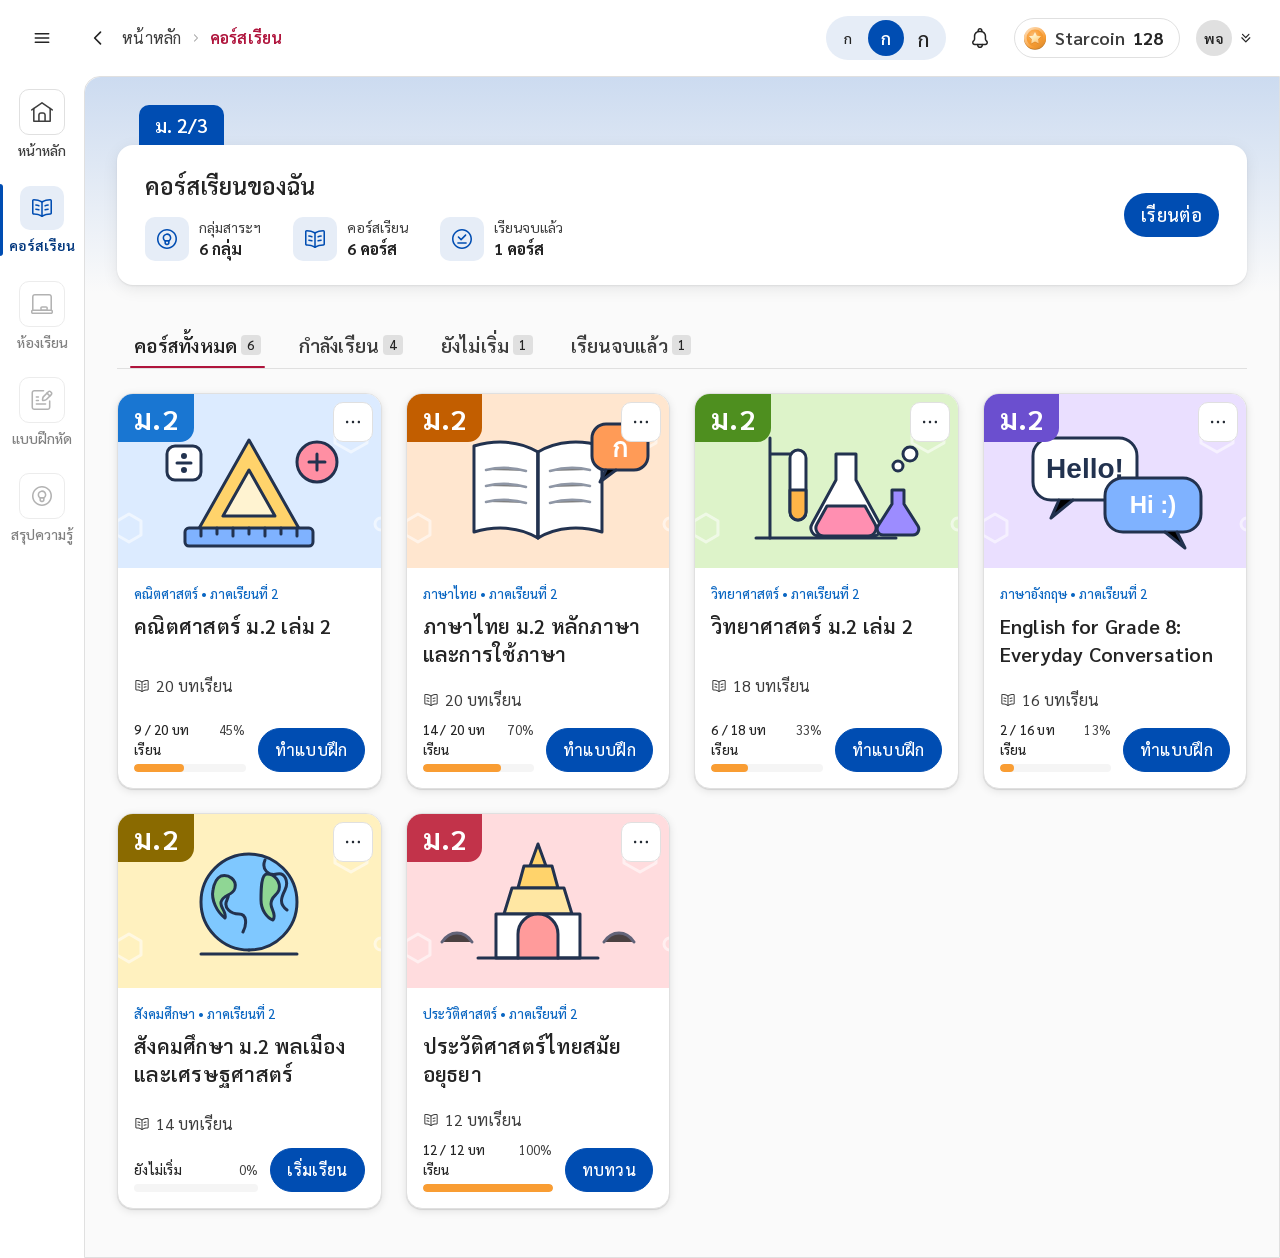
==== courses.html @ aeec6e0b "UI STAR student home prototype (Home + Courses)" ====
<!doctype html>
<html lang="th">
<head>
<meta charset="utf-8">
<meta name="viewport" content="width=device-width, initial-scale=1">
<title>STAR — คอร์สเรียน</title>
<!-- PROTOTYPE (throwaway) — courses page. Wording: copy.js (COPY.courses) · colours/config: kit.js · shared styles: kit.css -->
<link rel="preconnect" href="https://fonts.googleapis.com">
<link rel="stylesheet" href="https://fonts.googleapis.com/css2?family=Sarabun:wght@400;500;600;700;800&display=swap">
<style>html.ld-on{background:#E8F1FF}</style>
<script>try{if(!matchMedia("(prefers-reduced-motion: reduce)").matches)document.documentElement.className="ld-on ld-hold"}catch(e){}</script>
<link rel="stylesheet" href="kit.css">
</head>
<body>
<div id="root"></div>
<script src="copy.js"></script>
<script src="kit.js"></script>
<script>
const COVERS = {"math": "data:image/svg+xml;charset=utf-8,%3Csvg%20xmlns%3D%22http%3A//www.w3.org/2000/svg%22%20viewBox%3D%220%200%20320%20174%22%20preserveAspectRatio%3D%22xMidYMid%20slice%22%3E%3Crect%20width%3D%22320%22%20height%3D%22174%22%20fill%3D%22%23DCEBFF%22/%3E%3Cg%20fill%3D%22none%22%20stroke%3D%22%23FFFFFF%22%20stroke-width%3D%223%22%20stroke-linecap%3D%22round%22%20stroke-linejoin%3D%22round%22%20opacity%3D%22.55%22%3E%3Cpath%20d%3D%22M262%2022l16%209v18l-16%209-16-9V31z%22/%3E%3Cpath%20d%3D%22M40%20120l12%207v14l-12%207-12-7v-14z%22/%3E%3Ccircle%20cx%3D%22292%22%20cy%3D%22130%22%20r%3D%226%22/%3E%3Ccircle%20cx%3D%2224%22%20cy%3D%2240%22%20r%3D%224%22/%3E%3C/g%3E%3Cg%20stroke%3D%22%2322324F%22%20stroke-width%3D%223%22%20stroke-linejoin%3D%22round%22%20stroke-linecap%3D%22round%22%3E%3Cpath%20d%3D%22M108%20138L160%2046l52%2092z%22%20fill%3D%22%23FFD36B%22/%3E%3Cpath%20d%3D%22M160%2076l-26%2046h52z%22%20fill%3D%22%23FFF3D1%22/%3E%3Crect%20x%3D%2296%22%20y%3D%22134%22%20width%3D%22128%22%20height%3D%2218%22%20rx%3D%224%22%20fill%3D%22%237FB2FF%22/%3E%3Cpath%20d%3D%22M112%20134v8M128%20134v6M144%20134v8M160%20134v6M176%20134v8M192%20134v6M208%20134v8%22/%3E%3Ccircle%20cx%3D%22228%22%20cy%3D%2268%22%20r%3D%2220%22%20fill%3D%22%23FF8FA3%22/%3E%3Cpath%20d%3D%22M220%2068h16M228%2060v16%22/%3E%3Crect%20x%3D%2278%22%20y%3D%2252%22%20width%3D%2234%22%20height%3D%2234%22%20rx%3D%228%22%20fill%3D%22%23FFFFFF%22/%3E%3Cpath%20d%3D%22M88%2069h14%22/%3E%3Ccircle%20cx%3D%2295%22%20cy%3D%2262%22%20r%3D%221.5%22%20fill%3D%22%2322324F%22/%3E%3Ccircle%20cx%3D%2295%22%20cy%3D%2276%22%20r%3D%221.5%22%20fill%3D%22%2322324F%22/%3E%3C/g%3E%3C/svg%3E", "thai": "data:image/svg+xml;charset=utf-8,%3Csvg%20xmlns%3D%22http%3A//www.w3.org/2000/svg%22%20viewBox%3D%220%200%20320%20174%22%20preserveAspectRatio%3D%22xMidYMid%20slice%22%3E%3Crect%20width%3D%22320%22%20height%3D%22174%22%20fill%3D%22%23FFE6CF%22/%3E%3Cg%20fill%3D%22none%22%20stroke%3D%22%23FFFFFF%22%20stroke-width%3D%223%22%20stroke-linecap%3D%22round%22%20stroke-linejoin%3D%22round%22%20opacity%3D%22.55%22%3E%3Cpath%20d%3D%22M262%2022l16%209v18l-16%209-16-9V31z%22/%3E%3Cpath%20d%3D%22M40%20120l12%207v14l-12%207-12-7v-14z%22/%3E%3Ccircle%20cx%3D%22292%22%20cy%3D%22130%22%20r%3D%226%22/%3E%3Ccircle%20cx%3D%2224%22%20cy%3D%2240%22%20r%3D%224%22/%3E%3C/g%3E%3Cg%20stroke%3D%22%2322324F%22%20stroke-width%3D%223%22%20stroke-linejoin%3D%22round%22%20stroke-linecap%3D%22round%22%3E%3Cpath%20d%3D%22M160%2058c-20-12-44-12-64-6v86c20-6%2044-6%2064%206z%22%20fill%3D%22%23FFFFFF%22/%3E%3Cpath%20d%3D%22M160%2058c20-12%2044-12%2064-6v86c-20-6-44-6-64%206z%22%20fill%3D%22%23FFFFFF%22/%3E%3Cpath%20d%3D%22M160%2058v86%22/%3E%3Cpath%20d%3D%22M108%2076c12-3%2026-3%2040%201M108%2092c12-3%2026-3%2040%201M108%20108c12-3%2026-3%2040%201M172%2077c14-4%2028-4%2040-1M172%2093c14-4%2028-4%2040-1M172%20109c14-4%2028-4%2040-1%22%20stroke-width%3D%222.5%22%20opacity%3D%22.5%22/%3E%3Crect%20x%3D%22214%22%20y%3D%2230%22%20width%3D%2256%22%20height%3D%2246%22%20rx%3D%2214%22%20fill%3D%22%23FF9B57%22/%3E%3Cpath%20d%3D%22M228%2076l-6%2012%2016-12%22/%3E%3C/g%3E%3Ctext%20x%3D%22242%22%20y%3D%2263%22%20text-anchor%3D%22middle%22%20font-family%3D%22Sarabun%2C%20sans-serif%22%20font-size%3D%2226%22%20font-weight%3D%22700%22%20fill%3D%22%23FFFFFF%22%3E%E0%B8%81%3C/text%3E%3C/svg%3E", "sci": "data:image/svg+xml;charset=utf-8,%3Csvg%20xmlns%3D%22http%3A//www.w3.org/2000/svg%22%20viewBox%3D%220%200%20320%20174%22%20preserveAspectRatio%3D%22xMidYMid%20slice%22%3E%3Crect%20width%3D%22320%22%20height%3D%22174%22%20fill%3D%22%23DDF3C9%22/%3E%3Cg%20fill%3D%22none%22%20stroke%3D%22%23FFFFFF%22%20stroke-width%3D%223%22%20stroke-linecap%3D%22round%22%20stroke-linejoin%3D%22round%22%20opacity%3D%22.55%22%3E%3Cpath%20d%3D%22M262%2022l16%209v18l-16%209-16-9V31z%22/%3E%3Cpath%20d%3D%22M40%20120l12%207v14l-12%207-12-7v-14z%22/%3E%3Ccircle%20cx%3D%22292%22%20cy%3D%22130%22%20r%3D%226%22/%3E%3Ccircle%20cx%3D%2224%22%20cy%3D%2240%22%20r%3D%224%22/%3E%3C/g%3E%3Cg%20stroke%3D%22%2322324F%22%20stroke-width%3D%223%22%20stroke-linejoin%3D%22round%22%20stroke-linecap%3D%22round%22%3E%3Cpath%20d%3D%22M90%20144h140%22/%3E%3Cpath%20d%3D%22M104%20144V44M104%2060h24%22/%3E%3Crect%20x%3D%22124%22%20y%3D%2256%22%20width%3D%2216%22%20height%3D%2270%22%20rx%3D%228%22%20fill%3D%22%23FFFFFF%22/%3E%3Cpath%20d%3D%22M124%2096h16v22a8%208%200%200%201-16%200z%22%20fill%3D%22%23FFB547%22/%3E%3Cpath%20d%3D%22M170%2060h20v26l24%2044a8%208%200%200%201-7%2012h-54a8%208%200%200%201-7-12l24-44z%22%20fill%3D%22%23FFFFFF%22/%3E%3Cpath%20d%3D%22M161%20112h38l10%2018a8%208%200%200%201-7%2012h-44a8%208%200%200%201-7-12z%22%20fill%3D%22%23FF8FB1%22/%3E%3Cpath%20d%3D%22M226%2096h12v14l14%2022a6%206%200%200%201-5%209h-30a6%206%200%200%201-5-9l14-22z%22%20fill%3D%22%239C8CFF%22/%3E%3Ccircle%20cx%3D%22232%22%20cy%3D%2272%22%20r%3D%225%22%20fill%3D%22%23FFFFFF%22/%3E%3Ccircle%20cx%3D%22244%22%20cy%3D%2260%22%20r%3D%227%22%20fill%3D%22%23FFFFFF%22/%3E%3C/g%3E%3C/svg%3E", "eng": "data:image/svg+xml;charset=utf-8,%3Csvg%20xmlns%3D%22http%3A//www.w3.org/2000/svg%22%20viewBox%3D%220%200%20320%20174%22%20preserveAspectRatio%3D%22xMidYMid%20slice%22%3E%3Crect%20width%3D%22320%22%20height%3D%22174%22%20fill%3D%22%23EADFFF%22/%3E%3Cg%20fill%3D%22none%22%20stroke%3D%22%23FFFFFF%22%20stroke-width%3D%223%22%20stroke-linecap%3D%22round%22%20stroke-linejoin%3D%22round%22%20opacity%3D%22.55%22%3E%3Cpath%20d%3D%22M262%2022l16%209v18l-16%209-16-9V31z%22/%3E%3Cpath%20d%3D%22M40%20120l12%207v14l-12%207-12-7v-14z%22/%3E%3Ccircle%20cx%3D%22292%22%20cy%3D%22130%22%20r%3D%226%22/%3E%3Ccircle%20cx%3D%2224%22%20cy%3D%2240%22%20r%3D%224%22/%3E%3C/g%3E%3Cg%20stroke%3D%22%2322324F%22%20stroke-width%3D%223%22%20stroke-linejoin%3D%22round%22%20stroke-linecap%3D%22round%22%3E%3Crect%20x%3D%2278%22%20y%3D%2244%22%20width%3D%22104%22%20height%3D%2262%22%20rx%3D%2218%22%20fill%3D%22%23FFFFFF%22/%3E%3Cpath%20d%3D%22M104%20106l-8%2018%2022-18%22/%3E%3Crect%20x%3D%22150%22%20y%3D%2284%22%20width%3D%2296%22%20height%3D%2254%22%20rx%3D%2218%22%20fill%3D%22%237FB2FF%22/%3E%3Cpath%20d%3D%22M222%20138l8%2016-20-16%22/%3E%3C/g%3E%3Ctext%20x%3D%22130%22%20y%3D%2284%22%20text-anchor%3D%22middle%22%20font-family%3D%22Arial%2C%20sans-serif%22%20font-size%3D%2228%22%20font-weight%3D%22700%22%20fill%3D%22%2322324F%22%3EHello%21%3C/text%3E%3Ctext%20x%3D%22198%22%20y%3D%22119%22%20text-anchor%3D%22middle%22%20font-family%3D%22Arial%2C%20sans-serif%22%20font-size%3D%2224%22%20font-weight%3D%22700%22%20fill%3D%22%23FFFFFF%22%3EHi%20%3A%29%3C/text%3E%3C/svg%3E", "soc": "data:image/svg+xml;charset=utf-8,%3Csvg%20xmlns%3D%22http%3A//www.w3.org/2000/svg%22%20viewBox%3D%220%200%20320%20174%22%20preserveAspectRatio%3D%22xMidYMid%20slice%22%3E%3Crect%20width%3D%22320%22%20height%3D%22174%22%20fill%3D%22%23FFF1BF%22/%3E%3Cg%20fill%3D%22none%22%20stroke%3D%22%23FFFFFF%22%20stroke-width%3D%223%22%20stroke-linecap%3D%22round%22%20stroke-linejoin%3D%22round%22%20opacity%3D%22.55%22%3E%3Cpath%20d%3D%22M262%2022l16%209v18l-16%209-16-9V31z%22/%3E%3Cpath%20d%3D%22M40%20120l12%207v14l-12%207-12-7v-14z%22/%3E%3Ccircle%20cx%3D%22292%22%20cy%3D%22130%22%20r%3D%226%22/%3E%3Ccircle%20cx%3D%2224%22%20cy%3D%2240%22%20r%3D%224%22/%3E%3C/g%3E%3Cg%20stroke%3D%22%2322324F%22%20stroke-width%3D%223%22%20stroke-linejoin%3D%22round%22%20stroke-linecap%3D%22round%22%3E%3Ccircle%20cx%3D%22160%22%20cy%3D%2288%22%20r%3D%2248%22%20fill%3D%22%237FC8FF%22/%3E%3Cpath%20d%3D%22M128%2066c10%204%2014%2012%2010%2020s4%2014%2012%2014%208%2010%204%2018M176%2046c-4%2010%204%2016%2012%2014s12%208%208%2016-6%2014%202%2020%22%20fill%3D%22none%22/%3E%3Cpath%20d%3D%22M132%2062c8-2%2016%204%2014%2012-2%208-12%206-14%2014-1%206%206%2010%204%2016-8-6-14-18-12-28%201-6%204-12%208-14z%22%20fill%3D%22%238FD694%22/%3E%3Cpath%20d%3D%22M178%2060c8%200%2014%208%2012%2016-2%206-8%206-8%2014%200%206%206%2010%202%2016-6-2-12-10-12-20%200-10%200-26%206-26z%22%20fill%3D%22%238FD694%22/%3E%3Cpath%20d%3D%22M112%20140h96%22%20/%3E%3Cpath%20d%3D%22M160%20136v-0%22%20/%3E%3C/g%3E%3C/svg%3E", "hist": "data:image/svg+xml;charset=utf-8,%3Csvg%20xmlns%3D%22http%3A//www.w3.org/2000/svg%22%20viewBox%3D%220%200%20320%20174%22%20preserveAspectRatio%3D%22xMidYMid%20slice%22%3E%3Crect%20width%3D%22320%22%20height%3D%22174%22%20fill%3D%22%23FFDCDE%22/%3E%3Cg%20fill%3D%22none%22%20stroke%3D%22%23FFFFFF%22%20stroke-width%3D%223%22%20stroke-linecap%3D%22round%22%20stroke-linejoin%3D%22round%22%20opacity%3D%22.55%22%3E%3Cpath%20d%3D%22M262%2022l16%209v18l-16%209-16-9V31z%22/%3E%3Cpath%20d%3D%22M40%20120l12%207v14l-12%207-12-7v-14z%22/%3E%3Ccircle%20cx%3D%22292%22%20cy%3D%22130%22%20r%3D%226%22/%3E%3Ccircle%20cx%3D%2224%22%20cy%3D%2240%22%20r%3D%224%22/%3E%3C/g%3E%3Cg%20stroke%3D%22%2322324F%22%20stroke-width%3D%223%22%20stroke-linejoin%3D%22round%22%20stroke-linecap%3D%22round%22%3E%3Cpath%20d%3D%22M160%2030l8%2022h-16z%22%20fill%3D%22%23FFD36B%22/%3E%3Cpath%20d%3D%22M146%2052h28l6%2022h-40z%22%20fill%3D%22%23FFD36B%22/%3E%3Cpath%20d%3D%22M134%2074h52l8%2026h-68z%22%20fill%3D%22%23FFE7A3%22/%3E%3Crect%20x%3D%22118%22%20y%3D%22100%22%20width%3D%2284%22%20height%3D%2244%22%20fill%3D%22%23FFFFFF%22/%3E%3Cpath%20d%3D%22M140%20144v-24a20%2020%200%200%201%2040%200v24%22%20fill%3D%22%23FF9B9B%22/%3E%3Cpath%20d%3D%22M100%20144h120%22/%3E%3Cpath%20d%3D%22M226%20128c8-12%2022-12%2030%200M64%20128c8-12%2022-12%2030%200%22%20opacity%3D%22.7%22/%3E%3C/g%3E%3C/svg%3E"};
/* =====================================================================
 * PROTOTYPE page 2: คอร์สเรียน (courses). Wording -> copy.js (COPY.courses).
 * Colours / look shared with the home page -> kit.js CONFIG.
 * ===================================================================== */
const CT = T.courses;
document.title = CT.pageTitle;
const TAG_COLOR = { math: '#1976D2', thai: '#C25E00', sci: '#4E8F1F', eng: '#6B4FCF', soc: '#8A6A00', hist: '#C2334A' };
const statusOf = (c) => (c.done === 0 ? 'new' : c.done >= c.lessons ? 'done' : 'doing');
const STATUSES = ['all', 'doing', 'new', 'done'];
const cst = { tab: 'all' };
const setStatus = (s) => { $('#status').textContent = s; };

function shell() {
  const middle = `<div class="af-scope" style="flex-grow: 1; min-width: 0; display: flex; align-items: center; gap: 4px;"><a href="${esc(T.navLinks.home || '#')}" class="backBtn" aria-label="${esc(CT.backAria)}" style="flex: 0 0 auto; width: 36px; height: 36px; border-radius: 10px; display: flex; align-items: center; justify-content: center; color: var(--icon-base-default); text-decoration: none;"><svg viewBox="0 0 24 24" width="20" height="20" aria-hidden="true"><path d="M15 5l-7 7 7 7" fill="none" stroke="currentColor" stroke-width="2" stroke-linecap="round" stroke-linejoin="round"></path></svg></a>
    <nav aria-label="${esc(CT.crumbsAria)}" class="af-crumbs"><ol><li><a class="af-crumb" href="${esc(T.navLinks.home || '#')}">${esc(CT.crumbHome)}</a>${afIcon('icon-chevrons-right', 16, 'af-icon af-crumb-sep')}</li><li><span class="af-crumb is-current" aria-current="page">${esc(CT.crumbCourses)}</span></li></ol></nav></div>`;
  const stats = CT.stats.map((s) => `<div style="display: flex; align-items: center; gap: 10px;"><span aria-hidden="true" style="width: 44px; height: 44px; border-radius: 10px; background: var(--primary-mutedDefault); color: var(--primary-default); display: flex; align-items: center; justify-content: center;">${icon(s.icon, 24)}</span><div><dt style="font-size: 14px; line-height: 20px; color: var(--text-subtle);">${esc(s.label)}</dt><dd style="margin: 0; font-size: 16px; line-height: 24px; font-weight: 700;">${esc(s.value)}</dd></div></div>`).join('');
  return `
  ${kitDefs()}
  <p role="status" class="sr" id="status"></p>
  ${kitHeader({ middle, coin: kitCoinChip(CONFIG.startCoins) })}
  <div style="flex-grow: 1; display: flex; flex-wrap: wrap;">
    <nav class="rail in0" aria-label="${esc(T.navLabel)}" style="flex: 0 0 84px; background: #FFFFFF; display: flex; flex-direction: column;">${kitRail('courses')}</nav>
    <main style="flex: 999 1 560px; min-width: 0; background: #FAFAFA; border: 1px solid var(--border-default); border-radius: 16px 0 0 0; padding: 32px 32px 48px; box-sizing: border-box;">
      <div style="max-width: ${contentMax()}; margin: 0 auto; display: flex; flex-direction: column; gap: 28px;">
        <section class="in1" aria-labelledby="ch-h" style="margin: -32px -32px 0; padding: 28px 32px 8px; border-radius: 16px 0 0 0; background: linear-gradient(180deg, var(--primary-mutedSelected) 0%, rgba(250,250,250,0) 100%);">
          <span style="display: inline-flex; align-items: center; height: 40px; margin-left: 22px; padding: 0 16px; border-radius: 10px 10px 0 0; background: var(--primary-default); color: var(--primary-onDefault); font: 600 19px/1 var(--font-sans);">${esc(CT.classTag)}</span>
          <div style="background: var(--bg-surface); border-radius: 16px; padding: 24px 28px; box-shadow: 0 1px 2px rgba(0,0,0,.08), 0 4px 16px rgba(0,0,0,.08); display: flex; flex-wrap: wrap; align-items: center; justify-content: space-between; gap: 20px 32px;">
            <div style="display: flex; flex-direction: column; gap: 16px;">
              <h1 id="ch-h" style="margin: 0; font-size: 23px; line-height: 32px; font-weight: 600; color: var(--text-default);">${esc(CT.title)}</h1>
              <dl style="margin: 0; display: flex; flex-wrap: wrap; gap: 12px 32px;">${stats}</dl>
            </div>
            <div style="display: flex; flex-direction: column; align-items: flex-end; gap: 8px; text-align: right;">${fsBtn('primary', CT.continueButton, 'class="pillBtn"')}</div>
          </div>
        </section>
        <section class="in2" aria-label="${esc(CT.listAria)}" id="listSec" style="display: flex; flex-direction: column; gap: 24px;"></section>
      </div>
    </main>
  </div>`;
}

function renderList(focusTab) {
  const all = CT.list;
  const count = (id) => all.filter((c) => id === 'all' || statusOf(c) === id).length;
  const order = { doing: 0, new: 1, done: 2 };
  const shown = all.filter((c) => cst.tab === 'all' || statusOf(c) === cst.tab).sort((x, y) => order[statusOf(x)] - order[statusOf(y)] || y.last - x.last);
  const tabs = STATUSES.map((id) => { const on = cst.tab === id; return `<button type="button" role="tab" aria-selected="${on}" tabindex="${on ? 0 : -1}" data-tab="${id}" class="af-tab${on ? ' is-selected' : ''}"><span class="af-tab-label">${esc(CT.tabs[id])}</span><span class="af-tab-count">${count(id)}</span></button>`; }).join('');
  const cards = shown.map((c) => {
    const k = statusOf(c), pct = Math.round(c.done / c.lessons * 100);
    const label = k === 'new' ? CT.progressNew : f(CT.progressLabel, { done: c.done, lessons: c.lessons });
    return `<li style="min-width: 0; display: flex;"><article class="af-course scard" style="width: 100%;">
      <div class="af-course-cover"><img class="af-course-img" src="${COVERS[c.cover]}" alt="">
        <span style="position: absolute; left: 0; top: 0; padding: 4px 16px; border-radius: 0 0 14px 0; background: ${TAG_COLOR[c.cover] || 'var(--primary-default)'}; color: #FFFFFF; font: 700 28px/40px var(--font-sans); letter-spacing: .25px;">${esc(CT.gradeTag)}</span>
        <span class="af-course-menu"><button type="button" class="af-btn af-btn--secondary-accent af-btn--md af-btn--icon-only" aria-label="${esc(f(CT.menuAria, { title: c.title }))}">${afIcon('icon-dots-horizontal', 20)}</button></span></div>
      <div class="af-course-meta">
        <div class="af-course-subject">${esc(f(CT.subjectLine, { subject: c.subject }))}</div>
        <h3 class="af-course-title" style="font-size: 20px; line-height: 28px;">${esc(c.title)}</h3>
        <p style="margin: auto 0 0; padding-top: 12px; display: flex; align-items: center; gap: 6px; font-size: 16px; line-height: 24px; color: var(--text-base-subtle);">${icon('book-open', 16)}${esc(f(CT.lessons, { n: c.lessons }))}</p>
        <div class="af-course-foot">${progressBar(pct, label, pct + '%', 'accent')}<button type="button" class="af-btn af-btn--primary af-btn--lg"><span class="af-btn-label">${esc(CT.cardButton[k])}</span></button></div>
      </div></article></li>`;
  }).join('');
  $('#listSec').innerHTML = `
    <div style="display: flex; flex-wrap: wrap; align-items: flex-end; justify-content: space-between; gap: 12px 24px; border-bottom: 1px solid var(--border-default);"><div class="af-scope" style="margin-bottom: -1px;"><div role="tablist" aria-label="${esc(CT.tabsAria)}" class="af-tabs af-tabs--lg">${tabs}</div></div></div>
    <ul class="cgrid af-scope" style="margin: 0; padding: 0; list-style: none; display: grid; grid-template-columns: repeat(4, minmax(0, 1fr)); gap: 24px;">${cards}</ul>
    ${shown.length ? '' : `<div style="padding: 40px 24px; border: 1px dashed var(--border-emphasized); border-radius: 16px; background: var(--bg-surface); text-align: center; display: flex; flex-direction: column; align-items: center; gap: 8px;"><p style="margin: 0; font-size: 18px; line-height: 26px; font-weight: 600;">${esc(CT.emptyTitle)}</p><p style="margin: 0; font-size: 15px; line-height: 22px; color: var(--text-subtle);">${esc(CT.emptyText)}</p><button type="button" class="chip" data-act="clear" style="margin-top: 8px; height: 40px; padding: 0 18px; border-radius: 9999px; border: 1px solid var(--primary-default); background: var(--bg-surface); color: var(--primary-default); font: 600 15px var(--font-sans); cursor: pointer;">${esc(CT.clearFilters)}</button></div>`}`;
  if (focusTab) { const el = $(`[data-tab="${focusTab}"]`); if (el) el.focus(); }
}
function pickTab(id, focus) {
  cst.tab = id;
  setStatus(CT.status['show' + id[0].toUpperCase() + id.slice(1)]);
  renderList(focus ? id : null);
}

const root = $('#root');
kitMount(root, CONFIG.reduceMotion);
root.innerHTML = shell();
renderList();
root.addEventListener('click', (e) => {
  const t = e.target.closest('[data-tab],[data-act]'); if (!t) return;
  if (t.dataset.tab) pickTab(t.dataset.tab);
  else if (t.dataset.act === 'clear') { cst.tab = 'all'; setStatus(CT.status.cleared); renderList(); }
});
root.addEventListener('keydown', (e) => {
  if (!e.target.closest('[data-tab]') || (e.key !== 'ArrowRight' && e.key !== 'ArrowLeft')) return;
  e.preventDefault();
  const i = STATUSES.indexOf(cst.tab);
  pickTab(STATUSES[(i + (e.key === 'ArrowRight' ? 1 : STATUSES.length - 1)) % STATUSES.length], true);
});

</script>
</body>
</html>
---- kit.css ----
/* shared styles for all prototype pages (tokens, design-system components, page styles & animations) */
/* ===== design tokens (light theme) ===== */
:root, [data-theme="light"] {
  --primary-default: #af143c;
  --primary-hover: #cf3b54;
  --primary-logo: #af143c;
  --primary-mutedDefault: #fce7ec;
  --primary-mutedHover: #fff3f6;
  --primary-mutedPressed: #f398af;
  --primary-mutedSelected: #fbd9e2;
  --primary-onDefault: #ffffff;
  --primary-onHover: #ffffff;
  --primary-onMutedDefault: #670c23;
  --primary-onMutedHover: #670c23;
  --primary-onMutedPressed: #670c23;
  --primary-onMutedSelected: #670c23;
  --primary-onPressed: #ffffff;
  --primary-onSelected: #ffffff;
  --primary-outline: #af143c;
  --primary-pressed: #971134;
  --primary-selected: #a31338;
  --secondary-default: #202a76;
  --secondary-hover: #283593;
  --secondary-mutedDefault: #d4d7e9;
  --secondary-mutedHover: #eaebf4;
  --secondary-mutedPressed: #a9aed4;
  --secondary-mutedSelected: #bec2df;
  --secondary-onDefault: #ffffff;
  --secondary-onHover: #ffffff;
  --secondary-onMutedDefault: #0c102c;
  --secondary-onMutedHover: #0c102c;
  --secondary-onMutedPressed: #0c102c;
  --secondary-onMutedSelected: #0c102c;
  --secondary-onPressed: #ffffff;
  --secondary-onSelected: #ffffff;
  --secondary-outline: #202a76;
  --secondary-pressed: #182058;
  --secondary-selected: #1c2567;
  --neutral-default: #ffffff;
  --neutral-hover: #f6f7f8;
  --neutral-inverted: #3b424d;
  --neutral-mutedDefault: #ecedf0;
  --neutral-mutedHover: #f6f7f8;
  --neutral-mutedPressed: #dcdee1;
  --neutral-mutedSelected: #e6e7ea;
  --neutral-onDefault: #232a33;
  --neutral-onHover: #232a33;
  --neutral-onMutedDefault: #232a33;
  --neutral-onMutedHover: #232a33;
  --neutral-onMutedPressed: #232a33;
  --neutral-onMutedSelected: #232a33;
  --neutral-onPressed: #232a33;
  --neutral-onSelected: #232a33;
  --neutral-outline: #e0e0e0;
  --neutral-pressed: #ecedf0;
  --neutral-selected: #f3f4f6;
  --text-accent: #af143c;
  --text-black: #000000;
  --text-default: #242424;
  --text-disable: #c7c7c7;
  --text-faint: #5c5c5c;
  --text-ghost: #808080;
  --text-onInverted: #fafafa;
  --text-placeholder: #a3a3a3;
  --text-subtle: #3d3d3d;
  --text-white: #ffffff;
  --bg-black: #000000;
  --bg-body: #fafafa;
  --bg-card: #fefefe;
  --bg-disable: #fafafa;
  --bg-inverted: #0f0f0f;
  --bg-muted: #f5f5f5;
  --bg-neutral: #e0e0e0;
  --bg-overlay-default: #00000080;
  --bg-overlay-hover: #0000000d;
  --bg-overlay-pressed: #0000001a;
  --bg-surface: #ffffff;
  --bg-white: #ffffff;
  --border-default: #e0e0e0;
  --border-disable: #e0e0e0;
  --border-emphasized: #c7c7c7;
  --border-subtle: #f5f5f5;
  --icon-accent: #af143c;
  --icon-black: #000000;
  --icon-default: #242424;
  --icon-disable: #c7c7c7;
  --icon-faint: #5c5c5c;
  --icon-placeholder: #a3a3a3;
  --icon-subtle: #3d3d3d;
  --icon-white: #ffffff;
  --error-default: #f43325;
  --error-hover: #f08065;
  --error-mutedDefault: #fdf3f1;
  --error-mutedHover: #fefcfc;
  --error-mutedPressed: #fbe2de;
  --error-mutedSelected: #fceae7;
  --error-onDefault: #ffffff;
  --error-onMutedDefault: #f43325;
  --error-onMutedHover: #de1f12;
  --error-onMutedPressed: #970f07;
  --error-onMutedSelected: #c2160a;
  --error-outline: #f43325;
  --error-pressed: #de1f12;
  --error-selected: #e92a1c;
  --warning-default: #f9ce1f;
  --warning-hover: #f8d53f;
  --warning-mutedDefault: #fef7dc;
  --warning-mutedHover: #fffdf5;
  --warning-mutedPressed: #fdecaf;
  --warning-mutedSelected: #fdf2c6;
  --warning-onDefault: #000000;
  --warning-onMutedDefault: #776003;
  --warning-onMutedHover: #977905;
  --warning-onMutedPressed: #4e3f02;
  --warning-onMutedSelected: #4e3f02;
  --warning-outline: #776003;
  --warning-pressed: #dbb40c;
  --warning-selected: #eac116;
  --success-default: #2cbe5d;
  --success-hover: #42d773;
  --success-mutedDefault: #eafbf0;
  --success-mutedHover: #fbfefc;
  --success-mutedPressed: #b9f1cc;
  --success-mutedSelected: #d2f6de;
  --success-onDefault: #ffffff;
  --success-onMutedDefault: #24a850;
  --success-onMutedHover: #2cbe5d;
  --success-onMutedPressed: #156530;
  --success-onMutedSelected: #1b8339;
  --success-outline: #24a850;
  --success-pressed: #24a850;
  --success-selected: #28b356;
  --information-default: #258cf4;
  --information-hover: #489df6;
  --information-mutedDefault: #e0f1fe;
  --information-mutedHover: #fafdfe;
  --information-mutedPressed: #98cdfb;
  --information-mutedSelected: #bcdffd;
  --information-onDefault: #ffffff;
  --information-onHover: #ffffff;
  --information-onMutedDefault: #258cf4;
  --information-onMutedHover: #489df6;
  --information-onMutedPressed: #0a66c2;
  --information-onMutedSelected: #0c74d6;
  --information-onPressed: #ffffff;
  --information-onSelected: #ffffff;
  --information-outline: #258cf4;
  --information-pressed: #0c74d6;
  --information-selected: #1a80e5;
  --pending-default: #4051b5;
  --pending-mutedDefault: #e8ebf7;
  --pending-onDefault: #ffffff;
  --pending-onMutedDefault: #4051b5;
  --rejected-default: #d6491f;
  --rejected-mutedDefault: #fbeae4;
  --rejected-onDefault: #ffffff;
  --rejected-onMutedDefault: #d6491f;
  --skeleton: #f5f5f5;
  --track: #f5f5f5;
  --shadow-tint: #0000001a;
  --bg-util-amber: #fef7e1;
  --bg-util-amberDefault: #efb506;
  --bg-util-blueGrey: #edf0f2;
  --bg-util-brown: #ece3df;
  --bg-util-cyan: #d0f6fb;
  --bg-util-cyanDefault: #12cae2;
  --bg-util-deepOrange: #f9dbd2;
  --bg-util-deepPurple: #e2d9f2;
  --bg-util-green: #daf1db;
  --bg-util-indigo: #e8ebf7;
  --bg-util-lightBlue: #e2f5fe;
  --bg-util-lightGreen: #e6f2d9;
  --bg-util-lime: #f4f7d4;
  --bg-util-orange: #fce8cf;
  --bg-util-orangeDefault: #e9850c;
  --bg-util-pink: #fbe4ec;
  --bg-util-pinkDefault: #d61f5c;
  --bg-util-purple: #f3e7f8;
  --bg-util-purpleDefault: #9137be;
  --bg-util-teal: #d6f5f2;
  --icon-util-amber: #9f7804;
  --icon-util-blueGrey: #45565e;
  --icon-util-brown: #66483d;
  --icon-util-cyan: #0c8797;
  --icon-util-deepOrange: #8f3114;
  --icon-util-deepPurple: #47297a;
  --icon-util-green: #2d7631;
  --icon-util-indigo: #2a3679;
  --icon-util-lightBlue: #076d9d;
  --icon-util-lightGreen: #547a29;
  --icon-util-lime: #7f8b18;
  --icon-util-orange: #9b5908;
  --icon-util-pink: #8f143d;
  --icon-util-purple: #61257e;
  --icon-util-teal: #218379;
  --text-util-amber: #9f7804;
  --text-util-blueGrey: #45565e;
  --text-util-brown: #66483d;
  --text-util-cyan: #0c8797;
  --text-util-deepOrange: #8f3114;
  --text-util-deepPurple: #47297a;
  --text-util-green: #2d7631;
  --text-util-indigo: #2a3679;
  --text-util-lightBlue: #076d9d;
  --text-util-lightGreen: #547a29;
  --text-util-lime: #7f8b18;
  --text-util-orange: #9b5908;
  --text-util-pink: #8f143d;
  --text-util-purple: #61257e;
  --text-util-teal: #218379;
  --shadow-xs: 0 1px 2px 0 #0a0d1205;
  --shadow-md: 0 1px 2px 0 #0000001a, 0 2px 12px 0 #0000001a;
  --shadow-lg: 0 4px 8px -6px #0a0d120a, 0 8px 16px -6px #0a0d121f;
  --focus-ring: 0 0 0 2px #ffffff, 0 0 0 4px #202a76;
  --focus-ring-error: 0 0 0 2px #ffffff, 0 0 0 4px #d32f2f;
}
:root {
  --space-0: 0px;
  --space-2: 2px;
  --space-4: 4px;
  --space-6: 6px;
  --space-8: 8px;
  --space-10: 10px;
  --space-12: 12px;
  --space-14: 14px;
  --space-16: 16px;
  --space-18: 18px;
  --space-20: 20px;
  --space-24: 24px;
  --space-28: 28px;
  --space-32: 32px;
  --space-40: 40px;
  --space-48: 48px;
  --space-56: 56px;
  --space-60: 60px;
  --space-64: 64px;
  --space-72: 72px;
  --space-80: 80px;
  --space-96: 96px;
  --space-120: 120px;
  --space-128: 128px;
  --space-144: 144px;
  --space-160: 160px;
  --space-200: 200px;
  --space-240: 240px;
  --space-280: 280px;
  --space-320: 320px;
  --space-384: 384px;
  --space-480: 480px;
  --space-640: 640px;
  --space-720: 720px;
  --radius-0: 0px;
  --radius-2: 2px;
  --radius-4: 4px;
  --radius-6: 6px;
  --radius-8: 8px;
  --radius-10: 10px;
  --radius-12: 12px;
  --radius-16: 16px;
  --radius-full: 9999px;
  --size-16: 16px;
  --size-20: 20px;
  --size-24: 24px;
  --size-28: 28px;
  --size-32: 32px;
  --size-36: 36px;
  --size-40: 40px;
  --size-44: 44px;
  --size-48: 48px;
  --size-60: 60px;
  --border-width-0: 0px;
  --border-width-1: 1px;
  --border-width-2: 2px;
  --border-width-4: 4px;
  --border-width-focus: 2px;
  --font-sans: "Aksara", "Sarabun", "Noto Sans Thai", system-ui, sans-serif;
}
.af-scope {--brand-primary-default:#af143c;--brand-primary-hover:#cf3b54;--brand-primary-inverted:#7f0f2c;--brand-primary-logo:#af143c;--brand-primary-muted-default:#fce7ec;--brand-primary-muted-hover:#fff3f6;--brand-primary-muted-pressed:#f9cbd7;--brand-primary-muted-selected:#fbd9e2;--brand-primary-on-default:#ffffff;--brand-primary-on-hover:#ffffff;--brand-primary-on-muted-default:#670c23;--brand-primary-on-muted-hover:#670c23;--brand-primary-on-muted-pressed:#670c23;--brand-primary-on-muted-selected:#670c23;--brand-primary-on-pressed:#ffffff;--brand-primary-on-selected:#ffffff;--brand-primary-outline:#af143c;--brand-primary-pressed:#971134;--brand-primary-selected:#a31338;--brand-secondary-default:#202a76;--brand-secondary-hover:#283593;--brand-secondary-muted-default:#d4d7e9;--brand-secondary-muted-hover:#eaebf4;--brand-secondary-muted-pressed:#a9aed4;--brand-secondary-muted-selected:#bec2df;--brand-secondary-on-default:#ffffff;--brand-secondary-on-hover:#ffffff;--brand-secondary-on-muted-default:#0c102c;--brand-secondary-on-muted-hover:#0c102c;--brand-secondary-on-muted-pressed:#0c102c;--brand-secondary-on-muted-selected:#0c102c;--brand-secondary-on-pressed:#ffffff;--brand-secondary-on-selected:#ffffff;--brand-secondary-outline:#202a76;--brand-secondary-pressed:#182058;--brand-secondary-selected:#1c2567;--neutral-default:#ffffff;--neutral-hover:#f6f7f8;--neutral-inverted:#3b424d;--neutral-muted-default:#ecedf0;--neutral-muted-hover:#f6f7f8;--neutral-muted-pressed:#dcdee1;--neutral-muted-selected:#e6e7ea;--neutral-on-default:#232a33;--neutral-on-hover:#232a33;--neutral-on-muted-default:#232a33;--neutral-on-muted-hover:#232a33;--neutral-on-muted-pressed:#232a33;--neutral-on-muted-selected:#232a33;--neutral-on-pressed:#232a33;--neutral-on-selected:#232a33;--neutral-outline:#e0e0e0;--neutral-pressed:#ecedf0;--neutral-selected:#f3f4f6;--bg-base-black:#000000;--bg-base-body:#fafafa;--bg-base-card:#fefefe;--bg-base-disable:#fafafa;--bg-base-inverted:#0f0f0f;--bg-base-modal:#fefefe;--bg-base-muted:#f5f5f5;--bg-base-neutral:#e0e0e0;--bg-base-overlay-default:#00000080;--bg-base-overlay-hover:#0000000d;--bg-base-overlay-pressed:#0000001a;--bg-base-placeholder:#f5f5f5;--bg-base-surface:#ffffff;--bg-base-white:#ffffff;--bg-utility-amber:#fef7e1;--bg-utility-amber-default:#efb506;--bg-utility-blue-grey:#edf0f2;--bg-utility-blue-grey-default:#68818d;--bg-utility-brown:#ece3df;--bg-utility-brown-default:#996c5c;--bg-utility-cyan:#d0f6fb;--bg-utility-deep-orange:#f9dbd2;--bg-utility-deep-orange-default:#d6491f;--bg-utility-deep-purple:#e2d9f2;--bg-utility-deep-purple-default:#6a3db8;--bg-utility-green:#daf1db;--bg-utility-green-default:#43b149;--bg-utility-indigo:#e8ebf7;--bg-utility-indigo-default:#4051b5;--bg-utility-light-blue:#e2f5fe;--bg-utility-light-blue-default:#0aa4eb;--bg-utility-light-green:#e6f2d9;--bg-utility-light-green-default:#7eb83d;--bg-utility-lime:#f4f7d4;--bg-utility-orange:#fce8cf;--bg-utility-orange-default:#e9850c;--bg-utility-pink:#fbe4ec;--bg-utility-pink-default:#d61f5c;--bg-utility-purple:#f3e7f8;--bg-utility-teal:#d6f5f2;--bg-utility-teal-default:#31c4b5;--text-base-accent:#af143c;--text-base-black:#000000;--text-base-default:#242424;--text-base-disable:#c7c7c7;--text-base-faint:#5c5c5c;--text-base-ghost:#808080;--text-base-on-inverted:#fafafa;--text-base-placeholder:#a3a3a3;--text-base-subtle:#3d3d3d;--text-base-white:#ffffff;--text-utility-amber:#9f7804;--text-utility-blue-grey:#45565e;--text-utility-brown:#66483d;--text-utility-cyan:#0c8797;--text-utility-deep-orange:#8f3114;--text-utility-deep-purple:#47297a;--text-utility-green:#2d7631;--text-utility-indigo:#2a3679;--text-utility-light-blue:#076d9d;--text-utility-light-green:#547a29;--text-utility-lime:#7f8b18;--text-utility-orange:#9b5908;--text-utility-pink:#8f143d;--text-utility-purple:#61257e;--text-utility-teal:#218379;--icon-base-accent:#af143c;--icon-base-black:#000000;--icon-base-default:#242424;--icon-base-disable:#c7c7c7;--icon-base-faint:#5c5c5c;--icon-base-placeholder:#a3a3a3;--icon-base-subtle:#3d3d3d;--icon-base-white:#ffffff;--icon-utility-amber:#9f7804;--icon-utility-blue-grey:#45565e;--icon-utility-brown:#66483d;--icon-utility-cyan:#0c8797;--icon-utility-deep-orange:#8f3114;--icon-utility-deep-purple:#47297a;--icon-utility-green:#2d7631;--icon-utility-indigo:#2a3679;--icon-utility-light-blue:#076d9d;--icon-utility-light-green:#547a29;--icon-utility-lime:#7f8b18;--icon-utility-orange:#9b5908;--icon-utility-pink:#8f143d;--icon-utility-purple:#61257e;--icon-utility-teal:#218379;--border-base-default:#e0e0e0;--border-base-disable:#e0e0e0;--border-base-emphasized:#c7c7c7;--border-base-faint:#fafafa;--border-base-subtle:#f5f5f5;--fn-error-default:#f43325;--fn-error-hover:#f08065;--fn-error-muted-default:#fdf3f1;--fn-error-muted-hover:#fefcfc;--fn-error-muted-pressed:#fbe2de;--fn-error-muted-selected:#fceae7;--fn-error-on-default:#ffffff;--fn-error-on-muted-default:#f43325;--fn-error-on-muted-hover:#de1f12;--fn-error-on-muted-pressed:#970f07;--fn-error-on-muted-selected:#c2160a;--fn-error-outline:#f43325;--fn-error-pressed:#de1f12;--fn-error-selected:#e92a1c;--fn-information-default:#258cf4;--fn-information-hover:#489df6;--fn-information-inverted:#0a66c2;--fn-information-muted-default:#e0f1fe;--fn-information-muted-hover:#fafdfe;--fn-information-muted-pressed:#98cdfb;--fn-information-muted-selected:#bcdffd;--fn-information-on-default:#ffffff;--fn-information-on-hover:#ffffff;--fn-information-on-muted-default:#258cf4;--fn-information-on-muted-hover:#489df6;--fn-information-on-muted-pressed:#0a66c2;--fn-information-on-muted-selected:#0c74d6;--fn-information-on-pressed:#ffffff;--fn-information-on-selected:#ffffff;--fn-information-outline:#258cf4;--fn-information-pressed:#0c74d6;--fn-information-selected:#1a80e5;--fn-pending-muted-default:#e8ebf7;--fn-pending-muted-pressed:#d9ddf2;--fn-pending-muted-selected:#e0e4f5;--fn-pending-on-muted-default:#4051b5;--fn-pending-on-muted-pressed:#1d2553;--fn-pending-outline:#4051b5;--fn-rejected-muted-default:#fbeae4;--fn-rejected-on-muted-default:#d6491f;--fn-success-default:#42d773;--fn-success-hover:#68de8a;--fn-success-muted-default:#eafbf0;--fn-success-muted-hover:#fbfefc;--fn-success-muted-selected:#d2f6de;--fn-success-on-default:#ffffff;--fn-success-on-muted-default:#24a850;--fn-success-on-muted-pressed:#156530;--fn-success-outline:#24a850;--fn-success-pressed:#2cbe5d;--fn-warning-default:#f9ce1f;--fn-warning-hover:#f8d53f;--fn-warning-muted-default:#fef7dc;--fn-warning-muted-hover:#fffdf5;--fn-warning-muted-pressed:#fdecaf;--fn-warning-on-default:#000000;--fn-warning-on-muted-default:#776003;--fn-warning-outline:#776003;--data-blue-1:#ceeefd;--data-blue-2:#76d0f9;--data-blue-4:#076d9d;--data-categorical-blue:#0aa4eb;--data-categorical-green:#43b149;--data-categorical-orange:#e9850c;--data-neutral:#68818d;--data-orange-1:#fce8cf;--data-orange-2:#f8be77;--data-orange-3:#e9850c;--data-pink-1:#f9d2df;--data-pink-2:#ed82a6;--data-pink-3:#d61f5c;--data-purple-1:#e2d9f2;--data-purple-2:#ae94db;--data-purple-3:#6a3db8;--data-shamrock-1:#daf1db;--data-shamrock-2:#97d89b;--data-shamrock-3:#43b149;--data-shamrock-4:#2d7631;--data-shamrock-5:#143415;--data-teal-1:#d6f5f2;--data-teal-2:#8de2da;--on-disable:#a3a3a3;--on-muted-disable:#e0e0e0;--shadow:#0000001a;--skeleton:#f5f5f5;--track:#f5f5f5;--alpha-black-10:#0000001a;--alpha-black-30:#0000004d;--alpha-black-5:#0000000d;--alpha-black-50:#00000080;--alpha-black-80:#000000cc;--alpha-white-10:#ffffff1a;--alpha-white-5:#ffffff0d;--amber-100-dark:#463502;--amber-500-dark:#efb506;--amber-700-dark:#fbda74;--amber-50-light:#fef7e1;--amber-100-light:#fef2cd;--amber-500-light:#efb506;--amber-700-light:#9f7804;--amber-900-light:#463502;--base-black-dark:#000000;--base-black-light:#000000;--base-white-dark:#ffffff;--base-white-light:#ffffff;--blue-grey-200-dark:#303b41;--blue-grey-500-dark:#68818d;--blue-grey-700-dark:#adbbc2;--blue-grey-50-light:#edf0f2;--blue-grey-100-light:#e2e7e9;--blue-grey-500-light:#68818d;--blue-grey-700-light:#45565e;--brown-100-dark:#2d201b;--brown-200-dark:#46322a;--brown-500-dark:#996c5c;--brown-700-dark:#c9afa6;--brown-900-dark:#ece3df;--brown-100-light:#ece3df;--brown-500-light:#996c5c;--brown-700-light:#66483d;--cyan-100-dark:#053b42;--cyan-700-dark:#7be6f4;--cyan-100-light:#d0f6fb;--cyan-700-light:#0c8797;--cyan-900-light:#053b42;--deep-orange-100-dark:#3e1509;--deep-orange-500-dark:#d6491f;--deep-orange-700-dark:#ed9b82;--deep-orange-900-dark:#f9dbd2;--deep-orange-200-dark-muted:#62220e33;--deep-orange-50-light:#fbeae4;--deep-orange-100-light:#f9dbd2;--deep-orange-500-light:#d6491f;--deep-orange-700-light:#8f3114;--deep-orange-900-light:#3e1509;--deep-purple-25-dark:#120a1f;--deep-purple-100-dark:#1f1236;--deep-purple-300-dark:#47297a;--deep-purple-500-dark:#6a3db8;--deep-purple-700-dark:#ae94db;--deep-purple-100-light:#e2d9f2;--deep-purple-300-light:#ae94db;--deep-purple-500-light:#6a3db8;--deep-purple-700-light:#47297a;--functional-error-300-dark:#c2160a;--functional-error-400-dark:#de1f12;--functional-error-500-dark:#f43325;--functional-error-550-dark:#f36048;--functional-error-600-dark:#f08065;--functional-error-900-dark:#fbe2de;--functional-error-100-dark-muted:#740d0633;--functional-error-150-dark-muted:#850e0733;--functional-error-200-dark-muted:#970f0733;--functional-error-300-dark-muted:#c2160a33;--functional-error-25-light:#fefcfc;--functional-error-50-light:#fdf3f1;--functional-error-75-light:#fceae7;--functional-error-100-light:#fbe2de;--functional-error-400-light:#f08065;--functional-error-500-light:#f43325;--functional-error-550-light:#e92a1c;--functional-error-600-light:#de1f12;--functional-error-700-light:#c2160a;--functional-error-800-light:#970f07;--functional-error-900-light:#740d06;--functional-information-300-dark:#0a66c2;--functional-information-400-dark:#0c74d6;--functional-information-500-dark:#258cf4;--functional-information-550-dark:#3895f5;--functional-information-600-dark:#489df6;--functional-information-900-dark:#98cdfb;--functional-information-100-dark-muted:#063d7433;--functional-information-150-dark-muted:#07438033;--functional-information-200-dark-muted:#084a8d33;--functional-information-300-dark-muted:#0a66c233;--functional-information-25-light:#fafdfe;--functional-information-50-light:#e0f1fe;--functional-information-75-light:#bcdffd;--functional-information-100-light:#98cdfb;--functional-information-400-light:#489df6;--functional-information-500-light:#258cf4;--functional-information-550-light:#1a80e5;--functional-information-600-light:#0c74d6;--functional-information-700-light:#0a66c2;--functional-information-900-light:#063d74;--functional-success-300-dark:#24a850;--functional-success-400-dark:#2cbe5d;--functional-success-500-dark:#42d773;--functional-success-600-dark:#68de8a;--functional-success-700-dark:#86e5a0;--functional-success-900-dark:#b9f1cc;--functional-success-150-dark-muted:#18743533;--functional-success-200-dark-muted:#1b833933;--functional-success-300-dark-muted:#24a85033;--functional-success-25-light:#fbfefc;--functional-success-50-light:#eafbf0;--functional-success-75-light:#d2f6de;--functional-success-400-light:#68de8a;--functional-success-500-light:#42d773;--functional-success-600-light:#2cbe5d;--functional-success-700-light:#24a850;--functional-success-900-light:#156530;--functional-warning-400-dark:#dbb40c;--functional-warning-500-dark:#f9ce1f;--functional-warning-700-dark:#f9d755;--functional-warning-800-dark:#fbd866;--functional-warning-100-dark-muted:#77600333;--functional-warning-200-dark-muted:#97790533;--functional-warning-300-dark-muted:#c7a00533;--functional-warning-25-light:#fffdf5;--functional-warning-50-light:#fef7dc;--functional-warning-100-light:#fdecaf;--functional-warning-400-light:#f8d53f;--functional-warning-500-light:#f9ce1f;--functional-warning-900-light:#776003;--green-100-dark:#143415;--green-300-dark:#2d7631;--green-500-dark:#43b149;--green-700-dark:#97d89b;--green-900-dark:#daf1db;--green-100-light:#daf1db;--green-300-light:#97d89b;--green-500-light:#43b149;--green-700-light:#2d7631;--green-800-light:#1f5121;--green-900-light:#143415;--indigo-100-dark:#131835;--indigo-300-dark:#2a3679;--indigo-500-dark:#4051b5;--indigo-700-dark:#95a0da;--indigo-900-dark:#d9ddf2;--indigo-100-dark-muted:#13183533;--indigo-150-dark-muted:#181e4433;--indigo-200-dark-muted:#1d255333;--indigo-50-light:#e8ebf7;--indigo-75-light:#e0e4f5;--indigo-100-light:#d9ddf2;--indigo-500-light:#4051b5;--indigo-700-light:#2a3679;--indigo-800-light:#1d2553;--indigo-900-light:#131835;--light-blue-100-dark:#033045;--light-blue-300-dark:#076d9d;--light-blue-500-dark:#0aa4eb;--light-blue-700-dark:#76d0f9;--light-blue-50-light:#e2f5fe;--light-blue-100-light:#ceeefd;--light-blue-300-light:#76d0f9;--light-blue-500-light:#0aa4eb;--light-blue-700-light:#076d9d;--light-blue-900-light:#033045;--light-green-100-dark:#253612;--light-green-500-dark:#7eb83d;--light-green-700-dark:#badb94;--light-green-100-light:#e6f2d9;--light-green-500-light:#7eb83d;--light-green-700-light:#547a29;--light-green-800-light:#3a541c;--lime-100-dark:#383d0b;--lime-700-dark:#e0ea86;--lime-100-light:#f4f7d4;--lime-700-light:#7f8b18;--lime-900-light:#383d0b;--neutral-grey-100-dark:#242424;--neutral-grey-200-dark:#3d3d3d;--neutral-grey-300-dark:#5c5c5c;--neutral-grey-400-dark:#808080;--neutral-grey-500-dark:#a3a3a3;--neutral-grey-600-dark:#c7c7c7;--neutral-grey-700-dark:#e0e0e0;--neutral-grey-800-dark:#f5f5f5;--neutral-grey-900-dark:#fafafa;--neutral-grey-25-light:#fefefe;--neutral-grey-50-light:#ffffff;--neutral-grey-100-light:#fafafa;--neutral-grey-200-light:#f5f5f5;--neutral-grey-300-light:#e0e0e0;--neutral-grey-400-light:#c7c7c7;--neutral-grey-500-light:#a3a3a3;--neutral-grey-600-light:#808080;--neutral-grey-700-light:#5c5c5c;--neutral-grey-800-light:#3d3d3d;--neutral-grey-900-light:#242424;--neutral-grey-950-light:#0f0f0f;--orange-100-dark:#442704;--orange-300-dark:#9b5908;--orange-500-dark:#e9850c;--orange-700-dark:#f8be77;--orange-100-light:#fce8cf;--orange-300-light:#f8be77;--orange-500-light:#e9850c;--orange-700-light:#9b5908;--orange-800-light:#6b3d06;--pink-100-dark:#3e091b;--pink-300-dark:#8f143d;--pink-500-dark:#d61f5c;--pink-700-dark:#ed82a6;--pink-50-light:#fbe4ec;--pink-100-light:#f9d2df;--pink-300-light:#ed82a6;--pink-500-light:#d61f5c;--pink-700-light:#8f143d;--primary-500-dark:#af143c;--primary-600-dark:#dc194b;--primary-700-dark:#e93e6a;--primary-800-dark:#ee6b8d;--primary-900-dark:#f398af;--primary-200-dark-muted:#670c2333;--primary-250-dark-muted:#730e2733;--primary-300-dark-muted:#7f0f2c33;--primary-400-dark-muted:#97113433;--primary-25-light:#fdf1f4;--primary-50-light:#f8c4d2;--primary-75-light:#f6aec0;--primary-100-light:#f398af;--primary-400-light:#dc194b;--primary-500-light:#af143c;--primary-550-light:#a31338;--primary-600-light:#971134;--primary-700-light:#7f0f2c;--primary-800-light:#670c23;--primary-900-light:#4f091b;--purple-25-dark:#180920;--purple-100-dark:#2a1037;--purple-700-dark:#c590df;--purple-50-light:#f3e7f8;--purple-100-light:#ead7f4;--purple-700-light:#61257e;--secondary-500-dark:#202a76;--secondary-700-dark:#535da9;--secondary-800-dark:#7e86be;--secondary-900-dark:#a9aed4;--secondary-950-dark:#d4d7e9;--secondary-300-dark-muted:#10153b33;--secondary-350-dark-muted:#141a4933;--secondary-400-dark-muted:#18205833;--secondary-500-dark-muted:#202a7633;--secondary-25-light:#eaebf4;--secondary-50-light:#d4d7e9;--secondary-75-light:#bec2df;--secondary-100-light:#a9aed4;--secondary-400-light:#283593;--secondary-500-light:#202a76;--secondary-550-light:#1c2567;--secondary-600-light:#182058;--secondary-800-light:#0c102c;--teal-100-dark:#0e3935;--teal-300-dark:#218379;--teal-500-dark:#31c4b5;--teal-700-dark:#8de2da;--teal-100-light:#d6f5f2;--teal-300-light:#8de2da;--teal-500-light:#31c4b5;--teal-700-light:#218379;--teal-900-light:#0e3935;--tertiary-100-dark:#1c222c;--tertiary-150-dark:#1f262f;--tertiary-250-dark:#2f3640;--tertiary-600-dark:#9fa4ac;--tertiary-700-dark:#d3d5d9;--tertiary-800-dark:#e6e7ea;--tertiary-900-dark:#f3f4f6;--tertiary-300-dark-muted:#3b424d33;--tertiary-350-dark-muted:#454c5633;--tertiary-400-dark-muted:#4f565f33;--tertiary-500-dark-muted:#71768033;--tertiary-75-light:#f6f7f8;--tertiary-100-light:#f3f4f6;--tertiary-150-light:#ecedf0;--tertiary-200-light:#e6e7ea;--tertiary-250-light:#dcdee1;--tertiary-700-light:#3b424d;--tertiary-800-light:#232a33;--space-0:0px;--space-2:2px;--space-4:4px;--space-6:6px;--space-8:8px;--space-10:10px;--space-12:12px;--space-14:14px;--space-16:16px;--space-18:18px;--space-20:20px;--space-24:24px;--space-28:28px;--space-32:32px;--space-36:36px;--space-40:40px;--space-44:44px;--space-48:48px;--space-56:56px;--space-60:60px;--space-64:64px;--space-72:72px;--space-80:80px;--space-96:96px;--space-100:100px;--space-112:112px;--space-120:120px;--space-128:128px;--space-160:160px;--space-200:200px;--space-224:224px;--space-240:240px;--space-280:280px;--space-320:320px;--space-352:352px;--space-384:384px;--space-480:480px;--space-560:560px;--space-640:640px;--space-768:768px;--space-1440:1440px;--size-16:16px;--size-20:20px;--size-24:24px;--size-28:28px;--size-32:32px;--size-36:36px;--size-40:40px;--size-44:44px;--size-48:48px;--size-60:60px;--radius-0:0px;--radius-2:2px;--radius-4:4px;--radius-6:6px;--radius-8:8px;--radius-10:10px;--radius-12:12px;--radius-16:16px;--radius-full:9999px;--shadow-50:0 1px 2px 0 #0a0d1205;--shadow-100:0 1px 2px -2px #0a0d1205, 0 2px 4px -2px #0a0d120a;--shadow-200:0 2px 4px -4px #0a0d1208, 0 4px 8px -4px #0a0d1214;--shadow-300:0 4px 8px -6px #0a0d120a, 0 8px 16px -6px #0a0d121f;--shadow-400:0 8px 16px -8px #0a0d120d, 0 16px 32px -8px #0a0d1229;--shadow-low:0 1px 1px 0 #0000001a, 0 2px 8px 0 #0000001a;--shadow-med:0 1px 2px 0 #0000001a, 0 2px 12px 0 #0000001a;--shadow-high:0 2px 2px 0 #0000001a, 0 8px 24px 0 #0000001a;--shadow-recessed:inset 0 1px 4px 0 #0a0d1214, inset 0 -1px 2px 0 #fcfcfc14;--focus-subbrand:0 0 0 2px #ffffff, 0 0 0 4px #202a76;--focus-brand:0 0 0 2px #ffffff, 0 0 0 4px #af143c;--focus-error:0 0 0 2px #ffffff, 0 0 0 4px #d32f2f;--focus-information:0 0 0 2px #fcfcfc, 0 0 0 4px #1e88e5;--border-width-0:0px;--border-width-0-5:0.5px;--border-width-1:1px;--border-width-2:2px;--border-width-4:4px;--breakpoint-desktop:1440px;--breakpoint-laptop:1133px;--breakpoint-tablet:768px;--breakpoint-mobile:376px;--modal-width-sm:400px;--modal-width-md:560px;--modal-width-lg:680px;--modal-width-xl:960px;--drawer-width-lg:1024px;--toast-padding:24px;--font-sans:"Aksara","Sarabun",system-ui,sans-serif;font-family:var(--font-sans);color:var(--text-base-default)}
/* ===== design-system components ===== */
.fs-btn, .fs-badge, .fs-choice, .fs-switch-row, .fs-field, .fs-tabs, .fs-toast, .fs-tooltip, .fs-progress, .fs-avatar {
  font-family: var(--font-sans);
  box-sizing: border-box;
}
.fs-btn *, .fs-field *, .fs-toast *, .fs-choice * { box-sizing: border-box; }
.fs-btn {
  --btn-bg: var(--primary-default);
  --btn-bg-hover: var(--primary-hover);
  --btn-bg-pressed: var(--primary-pressed);
  --btn-fg: var(--primary-onDefault);
  --btn-tint-hover: var(--primary-mutedHover);
  --btn-tint-pressed: var(--primary-mutedSelected);
  --btn-text: var(--primary-logo);
  display: inline-flex; align-items: center; justify-content: center;
  gap: var(--space-6);
  min-height: var(--size-40);
  padding: 0 var(--space-14);
  border-radius: var(--radius-10);
  border: var(--border-width-1) solid transparent;
  background: var(--btn-bg); color: var(--btn-fg);
  font-size: 14px; line-height: 20px; font-weight: 500; letter-spacing: 0.3px;
  cursor: pointer; white-space: nowrap;
  transition: background-color .12s ease, border-color .12s ease, color .12s ease;
}
.fs-btn:focus-visible { outline: none; box-shadow: var(--focus-ring); }
.fs-btn--tone-error { --btn-bg: var(--error-default); --btn-bg-hover: var(--error-hover); --btn-bg-pressed: var(--error-pressed); --btn-fg: var(--error-onDefault); --btn-tint-hover: var(--error-mutedHover); --btn-tint-pressed: var(--error-mutedSelected); --btn-text: var(--error-onMutedDefault); }
.fs-btn--tone-information { --btn-bg: var(--information-default); --btn-bg-hover: var(--information-hover); --btn-bg-pressed: var(--information-pressed); --btn-fg: var(--information-onDefault); --btn-tint-hover: var(--information-mutedHover); --btn-tint-pressed: var(--information-mutedSelected); --btn-text: var(--information-onMutedDefault); }
.fs-btn--tone-success { --btn-bg: var(--success-pressed); --btn-bg-hover: var(--success-default); --btn-bg-pressed: var(--success-pressed); --btn-fg: var(--success-onDefault); --btn-tint-hover: var(--success-mutedHover); --btn-tint-pressed: var(--success-mutedSelected); --btn-text: var(--success-onMutedDefault); }
.fs-btn--tone-warning { --btn-bg: var(--warning-default); --btn-bg-hover: var(--warning-hover); --btn-bg-pressed: var(--warning-pressed); --btn-fg: var(--warning-onDefault); --btn-tint-hover: var(--warning-mutedHover); --btn-tint-pressed: var(--warning-mutedSelected); --btn-text: var(--warning-onMutedDefault); }
.fs-btn--tone-subbrand { --btn-bg: var(--secondary-default); --btn-bg-hover: var(--secondary-hover); --btn-bg-pressed: var(--secondary-pressed); --btn-fg: var(--secondary-onDefault); --btn-tint-hover: var(--secondary-mutedHover); --btn-tint-pressed: var(--secondary-mutedSelected); --btn-text: var(--secondary-default); }
.fs-btn--primary:hover:not(:disabled) { background: var(--btn-bg-hover); }
.fs-btn--primary:active:not(:disabled) { background: var(--btn-bg-pressed); }
.fs-btn--secondary { background: var(--bg-surface); color: var(--btn-text); border-color: var(--border-default); }
.fs-btn--secondary:hover:not(:disabled) { background: var(--btn-tint-hover); }
.fs-btn--secondary:active:not(:disabled) { background: var(--btn-tint-pressed); }
.fs-btn--tertiary { background: transparent; color: var(--btn-text); }
.fs-btn--tertiary:hover:not(:disabled) { background: var(--btn-tint-hover); }
.fs-btn--tertiary:active:not(:disabled) { background: var(--btn-tint-pressed); }
.fs-btn--link { background: transparent; color: var(--btn-text); padding: 0; min-height: var(--size-28); border-radius: var(--radius-4); }
.fs-btn--link:hover:not(:disabled) .fs-btn__label { text-decoration: underline; text-underline-offset: 3px; }
.fs-btn:disabled { cursor: not-allowed; background: var(--bg-disable); color: var(--text-disable); border-color: var(--border-disable); }
.fs-btn--link:disabled, .fs-btn--tertiary:disabled { background: transparent; border-color: transparent; }
.fs-btn.is-loading:disabled { cursor: progress; }
.fs-btn--primary.is-loading { background: var(--btn-bg); color: var(--btn-fg); opacity: .8; }
.fs-btn--xs { min-height: var(--size-28); padding: 0 var(--space-12); gap: var(--space-4); border-radius: var(--radius-8); }
.fs-btn--sm { min-height: var(--size-36); padding: 0 var(--space-12); border-radius: var(--radius-8); }
.fs-btn--lg { min-height: var(--size-44); padding: 0 var(--space-16); font-size: 16px; line-height: 24px; }
.fs-btn--xl { min-height: var(--size-48); padding: 0 var(--space-18); border-radius: var(--radius-12); font-size: 16px; line-height: 24px; }
.fs-btn--huge { min-height: var(--size-60); padding: 0 var(--space-24); gap: var(--space-8); border-radius: var(--radius-16); font-size: 18px; line-height: 28px; letter-spacing: 0.29px; }
.fs-btn--lg .fs-btn__icon { width: var(--size-24); height: var(--size-24); }
.fs-btn--xl .fs-btn__icon, .fs-btn--huge .fs-btn__icon { width: var(--size-28); height: var(--size-28); }
.fs-btn--link.fs-btn--xs, .fs-btn--link.fs-btn--sm, .fs-btn--link.fs-btn--md, .fs-btn--link.fs-btn--lg, .fs-btn--link.fs-btn--xl, .fs-btn--link.fs-btn--huge { padding: 0; }
.fs-btn--icon-only { padding: 0; aspect-ratio: 1 / 1; }
.fs-spinner { width: 16px; height: 16px; border-radius: var(--radius-full); border: 2px solid currentColor; border-right-color: transparent; animation: fs-spin .8s linear infinite; }
@keyframes fs-spin { to { transform: rotate(360deg); } }
@media (prefers-reduced-motion: reduce) {
.fs-spinner { animation-duration: 2.4s; }
}
.fs-badge {
  display: inline-flex; align-items: center; gap: var(--space-2);
  min-height: var(--size-28); padding: var(--space-2) var(--space-8);
  border-radius: var(--radius-6);
  font-size: 14px; line-height: 20px; font-weight: 500; letter-spacing: 0.3px;
  box-shadow: var(--shadow-xs); white-space: nowrap;
}
.fs-badge--sm { min-height: var(--size-24); padding: 0 var(--space-6); font-size: 12px; line-height: 18px; }
.fs-badge--lg { min-height: var(--size-32); padding: var(--space-4) var(--space-10); border-radius: var(--radius-8); }
.fs-badge--xl { min-height: var(--size-36); padding: var(--space-6) var(--space-12); border-radius: var(--radius-8); font-size: 16px; line-height: 24px; }
.fs-badge--pill { border-radius: var(--radius-full); }
.fs-badge--solid-brand { background: var(--primary-default); color: var(--primary-onDefault); }
.fs-badge--solid-error { background: var(--error-default); color: var(--error-onDefault); }
.fs-badge--solid-info { background: var(--information-default); color: var(--information-onDefault); }
.fs-badge--solid-success { background: var(--success-default); color: var(--success-onDefault); }
.fs-badge--solid-warning { background: var(--warning-default); color: var(--warning-onDefault); }
.fs-badge--solid-pending { background: var(--pending-default); color: var(--pending-onDefault); }
.fs-badge--solid-rejected { background: var(--rejected-default); color: var(--rejected-onDefault); }
.fs-badge--solid-skeleton, .fs-badge--muted-skeleton { background: var(--skeleton); color: transparent; }
.fs-badge--muted-brand { background: var(--primary-mutedDefault); color: var(--primary-onMutedDefault); }
.fs-badge--muted-error { background: var(--error-mutedDefault); color: var(--error-onMutedDefault); }
.fs-badge--muted-info { background: var(--information-mutedDefault); color: var(--information-onMutedDefault); }
.fs-badge--muted-success { background: var(--success-mutedDefault); color: var(--success-onMutedDefault); }
.fs-badge--muted-warning { background: var(--warning-mutedDefault); color: var(--warning-onMutedDefault); }
.fs-badge--muted-pending { background: var(--pending-mutedDefault); color: var(--pending-onMutedDefault); }
.fs-badge--muted-rejected { background: var(--rejected-mutedDefault); color: var(--rejected-onMutedDefault); }
.fs-badge--muted-gray, .fs-badge--solid-gray { background: var(--neutral-mutedDefault); color: var(--neutral-onMutedDefault); }
.fs-avatar { position: relative; display: inline-flex; flex: none; align-items: center; justify-content: center; border-radius: var(--radius-full); background: var(--bg-neutral); color: var(--text-default); font-weight: 600; letter-spacing: 0.25px; }
.fs-avatar--tiny { width: var(--size-20); height: var(--size-20); font-size: 9px; }
.fs-avatar--xsmall { width: var(--size-24); height: var(--size-24); font-size: 10px; }
.fs-avatar--small { width: var(--size-36); height: var(--size-36); font-size: 14px; }
.fs-avatar--medium { width: var(--size-48); height: var(--size-48); font-size: 19px; }
.fs-avatar--large { width: 128px; height: 128px; font-size: 48px; }
.fs-avatar.is-disabled { opacity: .5; }
.fs-icon { display: inline-block; flex: none; vertical-align: middle; }
.fs-action-btn--accent .fs-btn--secondary { background: var(--neutral-default); color: var(--neutral-onDefault); border-color: var(--neutral-outline); }
.fs-action-btn--accent .fs-btn--secondary:hover:not(:disabled) { background: var(--neutral-mutedHover); }
.fs-action-btn--accent .fs-btn--secondary:active:not(:disabled) { background: var(--neutral-mutedPressed); }
.fs-action-btn.is-disabled .fs-btn { background: var(--bg-disable); color: var(--text-disable); border-color: var(--border-disable); }
.fs-btn-group {
  display: inline-flex; max-width: 100%; box-sizing: border-box; font-family: var(--font-sans);
  border: var(--border-width-1) solid var(--neutral-outline); border-radius: var(--radius-12);
  background: var(--neutral-default); vertical-align: middle;
}
.fs-btn-group--horizontal { flex-direction: row; }
.fs-btn-group--vertical { flex-direction: column; }
.fs-btn-group .fs-btn-group__item {
  flex: none; border: 0; border-radius: 0;
  background: var(--neutral-default); color: var(--neutral-onDefault);
}
.fs-btn-group__item:hover:not(:disabled) { background: var(--neutral-mutedHover); }
.fs-btn-group__item:active:not(:disabled) { background: var(--neutral-mutedPressed); }
.fs-btn-group__item:focus-visible { position: relative; z-index: 1; box-shadow: var(--focus-ring); }
.fs-btn-group--horizontal .fs-btn-group__item:first-child { border-radius: calc(var(--radius-12) - var(--border-width-1)) 0 0 calc(var(--radius-12) - var(--border-width-1)); }
.fs-btn-group--horizontal .fs-btn-group__item:last-child { border-radius: 0 calc(var(--radius-12) - var(--border-width-1)) calc(var(--radius-12) - var(--border-width-1)) 0; }
.fs-btn-group--vertical .fs-btn-group__item:first-child { border-radius: calc(var(--radius-12) - var(--border-width-1)) calc(var(--radius-12) - var(--border-width-1)) 0 0; }
.fs-btn-group--vertical .fs-btn-group__item:last-child { border-radius: 0 0 calc(var(--radius-12) - var(--border-width-1)) calc(var(--radius-12) - var(--border-width-1)); }
.fs-btn-group .fs-btn-group__item:only-child { border-radius: calc(var(--radius-12) - var(--border-width-1)); }
.fs-btn-group .fs-btn-group__item:disabled { background: var(--bg-disable); color: var(--text-disable); }
.fs-btn-group--vertical .fs-btn-group__item { width: 100%; }
.fs-btn-group__divider { flex: none; background: var(--border-subtle); }
.fs-btn-group--horizontal .fs-btn-group__divider { width: var(--border-width-1); align-self: stretch; }
.fs-btn-group--vertical .fs-btn-group__divider { height: var(--border-width-1); width: 100%; }
.fs-btn-group.is-disabled { border-color: var(--border-disable); }
.fs-btn-group.is-loading { border-color: transparent; background: transparent; gap: var(--border-width-1); overflow: hidden; }
.fs-btn-group__skeleton { display: block; width: 72px; height: var(--size-40); background: var(--skeleton); }
.fs-btn-group--vertical .fs-btn-group__skeleton { width: 160px; }
.fs-btn-group--xs .fs-btn-group__skeleton { height: var(--size-28); }
.fs-btn-group--sm .fs-btn-group__skeleton { height: var(--size-36); }
.fs-btn-group--lg .fs-btn-group__skeleton { height: var(--size-44); }
.fs-btn-group--xl .fs-btn-group__skeleton { height: var(--size-48); }
.fs-btn-group--huge .fs-btn-group__skeleton { height: var(--size-60); }
.fs-tokenizer.is-loading .fs-spinner { flex: none; color: var(--icon-subtle); }
.fs-selector.is-loading .fs-spinner { color: var(--icon-subtle); flex: none; }
.fs-banner__dismiss .fs-btn { min-height: var(--size-28); width: var(--size-28); padding: 0 var(--space-4); }
.fs-dialog__close .fs-btn { width: var(--size-48); padding: 0 var(--space-10); border-radius: var(--radius-12); }
.fs-dialog__actions--stacked .fs-btn { width: 100%; }
.fs-sheet__actions .fs-btn { width: 100%; }
.fs-rich-tooltip .fs-btn:focus-visible { box-shadow: var(--focus-ring); }
.fs-avatar-group { font-family: var(--font-sans); box-sizing: border-box; display: inline-flex; align-items: center; gap: 0; --ag-size: var(--size-20); --ag-fs: 7px; }
.fs-avatar-group--xsmall { --ag-size: var(--size-24); --ag-fs: 9px; }
.fs-avatar-group--small { --ag-size: var(--size-36); --ag-fs: 12px; }
.fs-avatar-group--medium { --ag-size: var(--size-48); --ag-fs: 14px; }
.fs-avatar-group--large { --ag-size: 128px; --ag-fs: 32px; }
.fs-avatar-group__ring { position: relative; display: inline-flex; flex: none; align-items: center; justify-content: center; box-sizing: content-box; width: var(--ag-size); height: var(--ag-size); padding: var(--space-2); border-radius: var(--radius-full); background: var(--bg-surface); }
.fs-avatar-group--overlap .fs-avatar-group__ring + .fs-avatar-group__ring { margin-left: calc(var(--ag-size) * -0.25); }
.fs-avatar-group__overflow { display: inline-flex; align-items: center; justify-content: center; width: 100%; height: 100%; border-radius: var(--radius-full); background: var(--bg-muted); color: var(--text-subtle); font-size: var(--ag-fs); line-height: 1; font-weight: 500; letter-spacing: 0; white-space: nowrap; }
.fs-avatar-group .fs-avatar__status { border-color: var(--bg-surface); }
.fs-list-row.is-loading .fs-spinner { color: var(--primary-default); }
@media (prefers-reduced-motion: no-preference) {
@keyframes fs-shortcut-pulse { 50% { opacity: .55; } }
}
@media (prefers-reduced-motion: no-preference) {
@keyframes fs-storage-pulse { 50% { opacity: .55; } }
}
.fs-image-viewer .fs-btn--secondary { background: var(--neutral-default); border-color: var(--neutral-outline); color: var(--neutral-onDefault); }
.fs-image-viewer .fs-btn--secondary:hover:not(:disabled) { background: var(--neutral-hover); }
.fs-image-viewer .fs-btn--secondary:active:not(:disabled) { background: var(--neutral-pressed); }
.fs-image-viewer .fs-btn--secondary:disabled { background: var(--bg-disable); color: var(--text-disable); border-color: var(--border-disable); }
.af-icon { flex: none; display: block; }
.af-spinner { animation: af-spin 0.8s linear infinite; }
@keyframes af-spin { to { transform: rotate(360deg); } }
@media (prefers-reduced-motion: reduce) {
.af-spinner { animation-duration: 2.4s; }
}
.af-btn {
  position: relative; box-sizing: border-box; display: inline-flex; align-items: center; justify-content: center;
  gap: var(--space-6); border: var(--border-width-1) solid transparent; background: transparent; cursor: pointer;
  font-family: var(--font-sans); font-weight: 500; font-size: 14px; line-height: 20px; letter-spacing: 0.3px;
  white-space: nowrap; text-decoration: none; transition: background-color .12s, color .12s, border-color .12s, box-shadow .12s;
}
.af-btn-label { display: inline-flex; align-items: center; }
.af-btn--xs { height: var(--size-28); padding: 0 var(--space-12); gap: var(--space-4); border-radius: var(--radius-8); }
.af-btn--sm { height: var(--size-36); padding: 0 var(--space-12); border-radius: var(--radius-8); }
.af-btn--md { height: var(--size-40); padding: 0 var(--space-14); border-radius: var(--radius-10); }
.af-btn--lg { height: var(--size-44); padding: 0 var(--space-16); border-radius: var(--radius-10); font-size: 16px; line-height: 24px; }
.af-btn--xl { height: var(--size-48); padding: 0 var(--space-18); border-radius: var(--radius-12); font-size: 16px; line-height: 24px; }
.af-btn--huge { height: var(--size-60); padding: 0 var(--space-24); gap: var(--space-8); border-radius: var(--radius-16); font-size: 18px; line-height: 28px; letter-spacing: 0.29px; }
.af-btn--icon-only.af-btn--xs { width: var(--size-28); padding: 0; }
.af-btn--icon-only.af-btn--sm { width: var(--size-36); padding: 0; }
.af-btn--icon-only.af-btn--md { width: var(--size-40); padding: 0; }
.af-btn--icon-only.af-btn--lg { width: var(--size-44); padding: 0; }
.af-btn--icon-only.af-btn--xl { width: var(--size-48); padding: 0; }
.af-btn--icon-only.af-btn--huge { width: var(--size-60); padding: 0; }
.af-btn--primary { background: var(--brand-primary-default); color: var(--brand-primary-on-default); }
.af-btn--primary:hover, .af-btn--primary[data-state="hover"] { background: var(--brand-primary-hover); color: var(--brand-primary-on-hover); }
.af-btn--primary:active, .af-btn--primary[data-state="pressed"] { background: var(--brand-primary-pressed); color: var(--brand-primary-on-pressed); }
.af-btn--primary[data-state="selected"] { background: var(--brand-primary-selected); color: var(--brand-primary-on-selected); }
.af-btn--secondary-brand { background: var(--brand-primary-muted-default); color: var(--brand-primary-on-muted-default); }
.af-btn--secondary-brand:hover, .af-btn--secondary-brand[data-state="hover"] { background: var(--brand-primary-muted-hover); color: var(--brand-primary-on-muted-hover); }
.af-btn--secondary-brand:active, .af-btn--secondary-brand[data-state="pressed"] { background: var(--brand-primary-muted-pressed); color: var(--brand-primary-on-muted-pressed); }
.af-btn--secondary-brand[data-state="selected"] { background: var(--brand-primary-muted-selected); color: var(--brand-primary-on-muted-selected); }
.af-btn--secondary-accent { background: var(--neutral-default); color: var(--neutral-on-default); border-color: var(--neutral-outline); }
.af-btn--secondary-accent:hover, .af-btn--secondary-accent[data-state="hover"] { background: var(--neutral-hover); color: var(--neutral-on-hover); }
.af-btn--secondary-accent:active, .af-btn--secondary-accent[data-state="pressed"] { background: var(--neutral-pressed); color: var(--neutral-on-pressed); }
.af-btn--secondary-accent[data-state="selected"] { background: var(--neutral-selected); color: var(--neutral-on-selected); }
.af-btn--tertiary-brand { color: var(--brand-primary-default); }
.af-btn--tertiary-brand:hover, .af-btn--tertiary-brand[data-state="hover"] { background: var(--brand-primary-muted-hover); color: var(--brand-primary-on-muted-hover); }
.af-btn--tertiary-brand:active, .af-btn--tertiary-brand[data-state="pressed"] { background: var(--brand-primary-muted-pressed); color: var(--brand-primary-on-muted-pressed); }
.af-btn--tertiary-brand[data-state="selected"] { background: var(--brand-primary-muted-selected); color: var(--brand-primary-on-muted-selected); }
.af-btn--tertiary-accent { color: var(--text-base-default); }
.af-btn--tertiary-accent:hover, .af-btn--tertiary-accent[data-state="hover"] { background: var(--neutral-muted-hover); color: var(--neutral-on-muted-hover); }
.af-btn--tertiary-accent:active, .af-btn--tertiary-accent[data-state="pressed"] { background: var(--neutral-muted-pressed); color: var(--neutral-on-muted-pressed); }
.af-btn--tertiary-accent[data-state="selected"] { background: var(--neutral-muted-selected); color: var(--neutral-on-muted-selected); }
.af-btn--link-brand, .af-btn--link-accent { height: auto; padding: 0; border-radius: var(--radius-4); }
.af-btn--link-brand { color: var(--brand-primary-default); }
.af-btn--link-brand:hover, .af-btn--link-brand[data-state="hover"] { color: var(--brand-primary-hover); }
.af-btn--link-brand:active, .af-btn--link-brand[data-state="pressed"] { color: var(--brand-primary-pressed); }
.af-btn--link-brand[data-state="selected"] { color: var(--brand-primary-selected); }
.af-btn--link-accent { color: var(--text-base-default); }
.af-btn--link-accent:hover, .af-btn--link-accent[data-state="hover"],
.af-btn--link-accent:active, .af-btn--link-accent[data-state="pressed"],
.af-btn--link-accent[data-state="selected"] { color: var(--neutral-on-muted-hover); }
.af-btn:focus-visible, .af-btn[data-state="focused"] { outline: none; box-shadow: var(--focus-subbrand); }
.af-btn:disabled { cursor: not-allowed; color: var(--text-base-disable); }
.af-btn--primary:disabled, .af-btn--secondary-brand:disabled, .af-btn--secondary-accent:disabled {
  background: var(--bg-base-disable); border-color: var(--border-base-disable); color: var(--text-base-disable);
}
.af-btn--tertiary-brand:disabled, .af-btn--tertiary-accent:disabled, .af-btn--link-brand:disabled, .af-btn--link-accent:disabled { background: transparent; }
.af-btn.is-loading { cursor: progress; }
.af-btn.is-loading > :not(.af-btn-spinner) { opacity: 0; }
.af-btn-spinner { position: absolute; inset: 0; display: flex; align-items: center; justify-content: center; }
.af-btn.is-skeleton { background: var(--skeleton); color: transparent; pointer-events: none; }
.af-btn.is-skeleton > * { visibility: hidden; }
.af-field-msg .af-icon { margin-top: 4px; }
.af-progress { display: flex; flex-direction: column; gap: var(--space-8); width: 360px; max-width: 100%; font-family: var(--font-sans); font-size: 16px; line-height: 24px; letter-spacing: 0.25px; }
.af-progress-head { display: flex; justify-content: space-between; gap: var(--space-8); }
.af-progress-label { font-weight: 500; color: var(--text-base-default); }
.af-progress-value, .af-progress-helper { font-weight: 400; color: var(--text-base-subtle); }
.af-progress-track { position: relative; height: var(--space-8); border-radius: var(--radius-full); background: var(--bg-base-muted); overflow: hidden; }
.af-progress-fill { height: 100%; border-radius: var(--radius-full); background: var(--brand-primary-default); transition: width .2s; }
.af-progress--positive .af-progress-fill { background: var(--fn-success-default); }
.af-progress--warning .af-progress-fill { background: var(--fn-warning-default); }
.af-progress--negative .af-progress-fill { background: var(--fn-error-default); }
.af-progress--neutral .af-progress-fill { background: var(--icon-base-subtle); }
.af-progress.is-indeterminate .af-progress-fill { width: 40%; animation: af-indet 1.4s ease-in-out infinite; }
@keyframes af-indet { from { transform: translateX(-100%); } to { transform: translateX(250%); } }
@media (prefers-reduced-motion: reduce) {
.af-progress.is-indeterminate .af-progress-fill { animation: none; width: 100%; opacity: .5; }
}
.af-tabs { display: flex; gap: var(--space-4); font-family: var(--font-sans); }
.af-tab {
  position: relative; box-sizing: border-box; display: inline-flex; align-items: center; justify-content: center; gap: var(--space-4);
  padding: 0 var(--space-12); border: var(--border-width-1) solid transparent; border-radius: var(--radius-8); background: transparent; cursor: pointer;
  font: inherit; font-size: 16px; line-height: 24px; font-weight: 400; letter-spacing: 0.25px; color: var(--text-base-subtle); white-space: nowrap;
}
.af-tabs--sm .af-tab { height: var(--size-36); }
.af-tabs--md .af-tab { height: var(--size-40); }
.af-tabs--lg .af-tab { height: var(--size-48); padding: 0 var(--space-16); font-size: 19px; line-height: 28px; font-weight: 600; }
.af-tab:hover, .af-tab[data-state="hover"] { background: var(--bg-base-overlay-hover); }
.af-tab:active, .af-tab[data-state="pressed"] { background: var(--bg-base-overlay-pressed); }
.af-tab:focus-visible, .af-tab[data-state="focused"] { outline: none; border-color: var(--neutral-outline); box-shadow: var(--focus-subbrand); }
.af-tab.is-selected { color: var(--text-base-default); font-weight: 600; }
.af-tab.is-selected::after { content: ""; position: absolute; left: var(--space-12); right: var(--space-12); bottom: 0; height: var(--space-2); border-radius: var(--radius-full); background: var(--brand-primary-outline); }
.af-tab:disabled { color: var(--text-base-disable); background: transparent; cursor: not-allowed; }
.af-tab-count { display: inline-flex; align-items: center; height: var(--size-20); padding: 0 var(--space-6); border-radius: var(--radius-4); background: var(--bg-base-neutral); font-size: 13px; line-height: 20px; font-weight: 500; color: var(--text-base-default); }
.af-crumbs ol { display: flex; flex-wrap: wrap; align-items: center; gap: var(--space-4); margin: 0; padding: 0; list-style: none; font-family: var(--font-sans); }
.af-crumbs li { display: inline-flex; align-items: center; gap: var(--space-4); }
.af-crumb { display: inline-flex; align-items: center; height: var(--size-28); padding: 0 var(--space-2); border: 0; border-radius: var(--radius-4); background: none; cursor: pointer; text-decoration: none;
  font: inherit; font-size: 16px; line-height: 24px; font-weight: 400; letter-spacing: 0.25px; color: var(--text-base-subtle); }
.af-crumb:hover, .af-crumb[data-state="hover"] { color: var(--text-base-default); }
.af-crumb:focus-visible, .af-crumb[data-state="focused"] { outline: none; box-shadow: var(--focus-brand); }
.af-crumb.is-current { color: var(--text-base-accent); font-weight: 600; cursor: default; }
.af-crumb-sep { color: var(--icon-base-placeholder); }
.af-course { box-sizing: border-box; display: flex; flex-direction: column; width: 311px; max-width: 100%; overflow: hidden; border-radius: var(--radius-16);
  background: var(--bg-base-surface); border: var(--border-width-1) solid var(--border-base-default); box-shadow: var(--shadow-low); font-family: var(--font-sans); transition: box-shadow .15s; }
.af-course[tabindex] { cursor: pointer; }
.af-course:hover, .af-course[data-state="hover"] { box-shadow: var(--shadow-med); }
.af-course:focus-visible, .af-course[data-state="focus"] { outline: none; border-color: var(--brand-primary-outline); }
.af-course.is-selected { border: var(--border-width-2) solid var(--icon-base-accent); }
.af-course-cover { position: relative; height: 174px; flex: none; background: var(--bg-base-placeholder); }
.af-course-img { width: 100%; height: 100%; object-fit: cover; display: block; }
.af-course-ph { display: flex; align-items: center; justify-content: center; height: 100%; color: var(--icon-base-placeholder); }
.af-course-grade { position: absolute; left: var(--space-12); bottom: var(--space-12); }
.af-course-menu { position: absolute; right: var(--space-8); top: var(--space-8); }
.af-course-meta { display: flex; flex-direction: column; gap: var(--space-8); padding: var(--space-16); }
.af-course-subject { font-size: 13px; line-height: 20px; font-weight: 500; color: var(--fn-information-inverted); white-space: nowrap; overflow: hidden; text-overflow: ellipsis; }
.af-course-title { margin: 0; font-size: 23px; line-height: 32px; font-weight: 600; letter-spacing: 0.25px; color: var(--text-base-default);
  display: -webkit-box; -webkit-line-clamp: 2; -webkit-box-orient: vertical; overflow: hidden; }
.af-course-facts { display: flex; flex-wrap: wrap; gap: var(--space-12); }
.af-course-facts .af-badge { font-size: 13px; line-height: 20px; box-shadow: none; }
.af-course-foot { display: flex; align-items: flex-end; gap: var(--space-12); margin-top: var(--space-4); }
.af-course-foot .af-progress { flex: 1; min-width: 0; font-size: 13px; line-height: 20px; gap: var(--space-4); }
.af-course-skel, .af-skel { background: var(--skeleton); }
.af-course-foot > span:empty { flex: 1; }
/* ===== page styles & animations ===== */
body{margin:0;background:var(--bg-surface)}
a{color:var(--text-accent)}a:hover{color:var(--primary-pressed)}
a:focus-visible,button:focus-visible{outline:4px solid var(--primary-default);outline-offset:2px}
.rail-link:hover{background:var(--bg-overlay-hover)}
.sr{position:absolute;width:1px;height:1px;overflow:hidden;clip:rect(0 0 0 0);white-space:nowrap}
.ctaMain{transition:transform .15s cubic-bezier(.2,.8,.2,1),box-shadow .15s ease}
.ctaMain:hover{transform:translateY(-2px);box-shadow:0 10px 20px rgba(0,12,40,.35) !important;background:var(--primary-mutedDefault) !important}
.ctaMain:active{background:var(--primary-mutedSelected) !important}
.ctaMain:focus-visible{outline:3px solid #FFFFFF !important;outline-offset:3px}
.ctaMain:active{transform:scale(.97)}
.cheerBtn:hover{filter:brightness(.97)}
@media (prefers-reduced-motion:no-preference){
.motion .liveDot{animation:live 1.6s ease-in-out infinite}
@keyframes live{0%,100%{box-shadow:0 0 0 0 color-mix(in srgb,var(--success-pressed) 50%,transparent)}50%{box-shadow:0 0 0 5px transparent}}
.motion .cheerPop{animation:cheerPop .38s cubic-bezier(.2,1.6,.4,1)}
@keyframes cheerPop{40%{transform:scale(1.12)}}
}
.starBtn:focus-visible{outline:3px solid var(--primary-default);outline-offset:3px}
@media (prefers-reduced-motion:no-preference){
.motion .rays{animation:raySpin 18s linear infinite}
@keyframes raySpin{to{transform:rotate(360deg)}}
.motion .starCore{animation:breathe 3.2s ease-in-out infinite}
@keyframes breathe{0%,100%{transform:scale(1)}50%{transform:scale(1.05)}}
.motion .tw{transform-box:fill-box;transform-origin:50% 50%;animation:twinkle2 2.8s ease-in-out infinite}
.motion .tw2{animation-delay:.9s}.motion .tw3{animation-delay:1.8s}
@keyframes twinkle2{0%,100%{opacity:.15;transform:scale(.5)}50%{opacity:1;transform:scale(1.1) rotate(45deg)}}
.motion .starBtn:hover .starCore{animation:wiggle .5s ease-in-out}
@keyframes wiggle{25%{transform:rotate(-10deg) scale(1.06)}75%{transform:rotate(10deg) scale(1.06)}}
.motion .starSpin .starCore{animation:starSpin .7s cubic-bezier(.2,.8,.2,1)}
@keyframes starSpin{0%{transform:scale(1) rotate(0)}40%{transform:scale(1.25) rotate(200deg)}100%{transform:scale(1) rotate(360deg)}}
.motion .starSpin .rays path{animation:rayFlash .7s ease-out}
@keyframes rayFlash{30%{stroke:var(--secondary-default);stroke-width:3.5}}
.motion .leave{animation:leave .45s cubic-bezier(.4,0,.2,1) both}
@keyframes leave{to{opacity:0;transform:scale(.94) translateY(-8px)}}
.motion .noteIn{animation:rise .3s ease-out both}
}
.todayBtn:hover{background:var(--primary-mutedSelected) !important}
@media (prefers-reduced-motion:no-preference){
.motion .todayBtn{animation:invite 1.6s ease-in-out infinite}
@keyframes invite{0%,100%{box-shadow:0 0 0 0 transparent;transform:scale(1)}50%{box-shadow:0 0 0 6px color-mix(in srgb,var(--primary-default) 22%,transparent);transform:scale(1.04)}}
.motion .slam{animation:slam .5s cubic-bezier(.3,0,.2,1) both}
@keyframes slam{0%{opacity:0;transform:scale(2.4) rotate(-28deg)}55%{opacity:1;transform:scale(.86) rotate(var(--r))}78%{transform:scale(1.07) rotate(var(--r))}100%{opacity:1;transform:scale(1) rotate(var(--r))}}
.motion .inkRing{animation:inkRing .6s .26s ease-out both}
@keyframes inkRing{0%{opacity:.9;transform:scale(.7)}100%{opacity:0;transform:scale(1.8)}}
.motion .thud{animation:thud .26s .24s cubic-bezier(.3,0,.2,1)}
@keyframes thud{40%{transform:translateY(3px)}}
.motion .stampBumpA{animation:bumpA .3s .3s cubic-bezier(.2,1.6,.4,1)}
}
.mgrid{align-items:stretch}
@media (max-width:960px){.mgrid{grid-template-columns:minmax(0,1fr) !important}}
@media (prefers-reduced-motion:no-preference){.motion .enter{animation:enter .5s cubic-bezier(.2,.8,.2,1) both}
@keyframes enter{from{opacity:0;transform:translateY(14px) scale(.96)}to{opacity:1;transform:none}}}
.acard{filter:drop-shadow(0 1px 2px rgba(0,0,0,.1)) drop-shadow(0 2px 12px rgba(0,0,0,.1));transition:transform .18s cubic-bezier(.2,.8,.2,1),filter .18s ease}
.acard:hover{transform:translateY(-3px);filter:drop-shadow(0 2px 4px rgba(0,0,0,.1)) drop-shadow(0 10px 20px rgba(0,0,0,.14))}
.tabline::after{content:"";position:absolute;left:0;right:0;bottom:0;height:1px;background:var(--border-default)}
.filterOpt:hover{background:var(--bg-overlay-hover) !important}
.filterOpt:focus-visible{outline:3px solid var(--primary-default);outline-offset:-3px}
.stab:hover{color:var(--text-default) !important}
.stab:focus-visible{outline:3px solid var(--primary-default);outline-offset:2px;border-radius:6px}
.acard .af-progress--positive .af-progress-fill{background:var(--success-default) !important}
.subjBtn:hover{filter:brightness(.97)}
.subjBtn:focus-visible{outline:3px solid var(--primary-default);outline-offset:2px}
.subjSel:hover{border-color:var(--border-emphasized) !important}
.subjSel:focus-within{outline:4px solid var(--primary-default);outline-offset:2px}
.acard .fs-btn{border-radius:9999px !important;width:100%}
@media (max-width:960px){.agrid{grid-template-columns:minmax(0,1fr) !important}}
@media (prefers-reduced-motion:no-preference){
.in1,.in2,.in3{animation:riseIn .6s cubic-bezier(.22,.61,.36,1) both;will-change:opacity,transform}
.in1{animation-delay:.05s}.in2{animation-delay:.15s}.in3{animation-delay:.25s}
@keyframes riseIn{from{opacity:0;transform:translateY(10px)}to{opacity:1;transform:none}}
}
.acard .af-progress-fill{background:var(--primary-default) !important}
.mmeta .fs-badge{font-size:18px !important;line-height:28px !important;height:auto !important;padding:0 12px !important}
main .fs-btn,main .fs-btn *{font-size:18px !important}
html,body,body *,.af-scope,.af-scope *{font-family:'Sarabun',system-ui,sans-serif !important}
.acard,.acard *{font-family:'Sarabun',system-ui,sans-serif !important}
.acard dl,.acard dl *,.acard .af-progress-head,.acard .af-progress-label,.acard .af-progress-value{font-family:'Sarabun',system-ui,sans-serif !important;font-size:18px !important;line-height:28px !important}
.mwrap .fs-btn{border-radius:9999px !important}
.mwrap{display:flex;min-width:0;filter:drop-shadow(0 1px 2px rgba(0,0,0,.1)) drop-shadow(0 2px 12px rgba(0,0,0,.1));transition:transform .18s cubic-bezier(.2,.8,.2,1),filter .18s ease}
.mwrap>article{flex-grow:1;min-width:0}
.mwrap:hover{transform:translateY(-3px);filter:drop-shadow(0 2px 4px rgba(0,0,0,.1)) drop-shadow(0 10px 20px rgba(0,0,0,.14))}
.coinbtn{appearance:none;background:none;border:0;padding:0;margin:0;cursor:pointer;border-radius:50%;display:block}
.coinbtn:focus-visible{outline:3px solid #ffffff;outline-offset:6px}
.coinbtn:disabled{cursor:default}
.press{transition:transform .14s cubic-bezier(.3,0,.2,1)}
.coinbtn:not(:disabled):hover .press{transform:scale(1.06) rotate(-5deg)}
.coinbtn:not(:disabled):active .press{transform:scale(.92)}
.coin3d{transform-style:preserve-3d;transform-origin:50% 60%}
.lift{filter:drop-shadow(0 8px 10px rgba(0,12,40,.35))}
.spark,.plus{opacity:0}
.weekfill{transition:width .6s cubic-bezier(.2,.8,.2,1)}
@media (prefers-reduced-motion:no-preference){
.motion .float{animation:float 2.6s ease-in-out infinite}
@keyframes float{0%,100%{transform:translateY(0)}50%{transform:translateY(-6px)}}
.motion .shine{animation:shine 3.6s cubic-bezier(.4,0,.2,1) infinite}
@keyframes shine{0%,62%{transform:translateX(0)}100%{transform:translateX(190px)}}
.motion .twinkle{transform-box:fill-box;transform-origin:50% 50%;animation:twinkle 3.6s ease-in-out infinite}
@keyframes twinkle{0%,55%,100%{opacity:0;transform:scale(.3)}70%{opacity:1;transform:scale(1) rotate(45deg)}85%{opacity:0;transform:scale(.4) rotate(90deg)}}
.motion .ready{animation:ready 2s ease-in-out infinite}
@keyframes ready{0%,100%{filter:drop-shadow(0 1px 2px rgba(0,0,0,.1)) drop-shadow(0 2px 12px rgba(0,0,0,.1))}50%{filter:drop-shadow(0 1px 2px rgba(0,0,0,.1)) drop-shadow(0 0 8px color-mix(in srgb,var(--secondary-default) 60%,transparent))}}
.motion .astro{transform-box:fill-box;animation:drift 5s ease-in-out infinite}
@keyframes drift{0%,100%{transform:translateY(0) rotate(0)}50%{transform:translateY(-6px) rotate(-1.5deg)}}
.motion .flicker{transform-origin:50% 90%;animation:flicker 1.8s ease-in-out infinite}
@keyframes flicker{0%,100%{transform:scaleY(1)}50%{transform:scaleY(1.06) scaleX(.97)}}
.motion .collect{animation:collect .72s linear both}
@keyframes collect{0%{transform:translateY(0) rotateY(0) scale(1);animation-timing-function:cubic-bezier(.3,0,.6,1)}17%{transform:translateY(4px) rotateY(0) scale(.88);animation-timing-function:cubic-bezier(.2,.6,.3,1)}60%{transform:translateY(-26px) rotateY(540deg) scale(1.06);animation-timing-function:cubic-bezier(.6,0,.9,.6)}100%{transform:translateY(-8px) rotateY(720deg) scale(.4);opacity:0}}
.motion .sparks .spark{animation:spark .7s cubic-bezier(.2,1.4,.4,1) both}
.s1{animation-delay:.42s !important}.s2{animation-delay:.5s !important}.s3{animation-delay:.58s !important}.s4{animation-delay:.66s !important}
@keyframes spark{0%{opacity:0;transform:scale(0)}40%{opacity:1;transform:scale(1.2) rotate(45deg)}100%{opacity:0;transform:scale(.4) rotate(90deg)}}
.motion .flyx{animation:flyx var(--dur) cubic-bezier(.45,0,.55,1) both}
@keyframes flyx{from{transform:translateX(0)}to{transform:translateX(var(--dx))}}
.motion .flyy{animation:flyy var(--dur) cubic-bezier(.4,-0.9,.8,1) both}
@keyframes flyy{from{transform:translateY(0)}to{transform:translateY(var(--dy))}}
.motion .flys{animation:flys var(--dur) ease-in both}
@keyframes flys{0%{opacity:0;transform:scale(.3) rotate(0)}12%{opacity:1;transform:scale(1.1) rotate(60deg)}85%{opacity:1;transform:scale(.9) rotate(300deg)}100%{opacity:0;transform:scale(.5) rotate(360deg)}}
.motion .bumpA{animation:bumpA .28s cubic-bezier(.2,1.6,.4,1)}
.motion .bumpB{animation:bumpB .28s cubic-bezier(.2,1.6,.4,1)}
@keyframes bumpA{50%{transform:scale(1.32)}}
@keyframes bumpB{50%{transform:scale(1.32)}}
.motion .plusOn{animation:plus .9s cubic-bezier(.2,.7,.3,1) both}
@keyframes plus{0%{opacity:0;transform:translateY(8px) scale(.6)}25%{opacity:1;transform:translateY(-4px) scale(1.1)}100%{opacity:0;transform:translateY(-36px) scale(1)}}
.motion .stamp{animation:stamp .42s cubic-bezier(.2,1.4,.4,1) both}
@keyframes stamp{0%{opacity:0;transform:scale(1.7) rotate(-16deg)}60%{opacity:1;transform:scale(.94) rotate(-8deg)}100%{opacity:1;transform:scale(1) rotate(-8deg)}}
.motion .rise{animation:rise .24s ease-out both}
@keyframes rise{from{opacity:0;transform:translateY(8px)}to{opacity:1;transform:none}}
}
.still .plusOn{animation:fade 1s ease both}
@keyframes fade{0%{opacity:0}25%{opacity:1}100%{opacity:0}}
@media (prefers-reduced-motion:reduce){.plusOn{animation:fade 1s ease both}}
@media (max-width:720px){.rail{flex-direction:row !important;overflow-x:auto;flex-basis:100% !important}.rail-link{min-width:84px}}
/* ===== courses page ===== */
.cgrid .af-course {width:100%;height:100%;box-shadow:var(--shadow-low, 0 1px 2px rgba(10,13,18,.06), 0 2px 6px rgba(10,13,18,.06))}
.cgrid .af-course:hover {box-shadow:var(--shadow-med, 0 4px 12px rgba(10,13,18,.12))}
.cgrid .af-course-foot {align-items:flex-end}
.cgrid .af-course-meta {flex-grow:1}
.cgrid .af-course-foot {margin-top:auto}
.ccard {filter:drop-shadow(0 1px 2px rgba(0,0,0,.08)) drop-shadow(0 2px 10px rgba(0,0,0,.08));transition:transform .18s cubic-bezier(.2,.8,.2,1),filter .18s ease}
.ccard:hover {transform:translateY(-3px);filter:drop-shadow(0 2px 4px rgba(0,0,0,.1)) drop-shadow(0 10px 20px rgba(0,0,0,.14))}
.ccard .fs-btn,.pillBtn .fs-btn,.in1 .fs-btn,.in2 .fs-btn {border-radius:9999px !important}
.ccard .fs-btn {width:100%}
.chip:hover {filter:brightness(.97)}
.chip:focus-visible,.searchBox:focus-within {outline:4px solid var(--primary-default);outline-offset:2px}
.searchBox:hover {border-color:var(--border-emphasized) !important}
@media (max-width:1200px) {.cgrid {grid-template-columns:repeat(2,minmax(0,1fr)) !important}}
@media (max-width:640px) {.cgrid {grid-template-columns:minmax(0,1fr) !important}}
.backBtn:hover {background:var(--bg-overlay-hover)}
.backBtn:focus-visible {outline:2px solid #FFFFFF;box-shadow:0 0 0 4px var(--brand-secondary-default, #202a76)}
.cgrid .af-course-foot .af-btn {background:var(--primary-default) !important;border-color:var(--primary-default) !important;color:var(--primary-onDefault) !important;border-radius:9999px !important}
.cgrid .af-course-foot .af-btn:hover {background:var(--primary-hover) !important;border-color:var(--primary-hover) !important}
.cgrid .af-course-foot .af-btn:active {background:var(--primary-pressed) !important;border-color:var(--primary-pressed) !important}
.cgrid .af-progress-fill {background:var(--secondary-default) !important}
/* ===== page loader (rocket + 5 stars) + page transition ===== */
html.ld-on{background:#E8F1FF}
html.ld-on body{background:#E8F1FF}
html.ld-hold .in1,html.ld-hold .in2,html.ld-hold .in3{animation:none;opacity:1}   /* under the loader the page already sits in its final place */
html.ld-done .in1,html.ld-done .in2,html.ld-done .in3{animation:none;will-change:auto}   /* ...then appears already in place (no slide-in = no shift) */
.ld{position:fixed;inset:0;z-index:1000;background:#E8F1FF;display:flex;align-items:center;justify-content:center;overflow:hidden;font-family:'Sarabun',system-ui,sans-serif;opacity:1;transition:opacity .1s ease-out}
.ld.in{opacity:0}
.ld.out{opacity:0;pointer-events:none;transition:opacity .14s ease-in}
.ld-main{transform:scale(1);transition:transform .14s cubic-bezier(.2,.8,.2,1)}
.ld.in .ld-main{transform:scale(.95)}
.ld.out .ld-main{transform:scale(1.06)}
.ld-bar svg{filter:drop-shadow(0 3px 4px rgba(0,77,178,.28));overflow:visible}
.ld-rocket{filter:drop-shadow(0 0 10px rgba(255,255,255,.9)) drop-shadow(0 14px 18px rgba(0,55,131,.38));animation:ldFly .9s linear infinite;will-change:transform}
@keyframes ldFly{0%,100%{transform:translate(0,0)}25%{transform:translate(6px,-7px)}50%{transform:translate(12px,-4px)}75%{transform:translate(6px,3px)}}
.ld-puff{transform-box:fill-box;transform-origin:center;animation:ldPuff .5s cubic-bezier(.22,.61,.36,1) infinite}
.ld-puff.p2{animation-delay:.17s}.ld-puff.p3{animation-delay:.33s}
@keyframes ldPuff{0%{transform:translate(30px,0) scale(.4);opacity:0}20%{opacity:.95}100%{transform:translate(-80px,28px) scale(1.35);opacity:0}}
.ld-flame{animation:ldFlame .3s ease-in-out infinite}
@keyframes ldFlame{0%,100%{transform:scale(1,1)}25%{transform:scale(1.14,.93)}50%{transform:scale(.92,1.05)}75%{transform:scale(1.08,.97)}}
.ld-trail{animation:ldTrail .45s cubic-bezier(.4,0,.6,1) infinite}
.ld-trail.t2{animation-delay:.15s}.ld-trail.t3{animation-delay:.3s}
@keyframes ldTrail{0%{transform:translate(40px,-12px);opacity:0}25%{opacity:1}75%{opacity:.6}100%{transform:translate(-110px,30px);opacity:0}}
.ld-spark{animation:ldTwinkle .6s ease-in-out infinite}
.ld-spark.s2{animation-delay:.2s}.ld-spark.s3{animation-delay:.4s}
@keyframes ldTwinkle{0%,100%{opacity:.25;transform:scale(.7)}50%{opacity:1;transform:scale(1.1)}}
/* the 5 stars fill one after another across --ld-d, each with a small pop */
.ld-f{transform-box:fill-box;transform-origin:0 50%;transform:scaleX(0)}
.ld.go .ld-f{animation:ldGrow calc(var(--ld-d) / 5) cubic-bezier(.4,0,.2,1) both;animation-delay:calc(var(--i) * var(--ld-d) / 5)}
@keyframes ldGrow{from{transform:scaleX(0)}to{transform:scaleX(1)}}
.ld.go .ld-s{transform-origin:50% 50%;animation:ldPop calc(var(--ld-d) / 5) cubic-bezier(.34,1.4,.64,1) both;animation-delay:calc(var(--i) * var(--ld-d) / 5)}
@keyframes ldPop{0%,100%{transform:scale(1)}60%{transform:scale(1.16)}}
@media (max-width:600px){.ld-main{transform-origin:center;zoom:.75}}
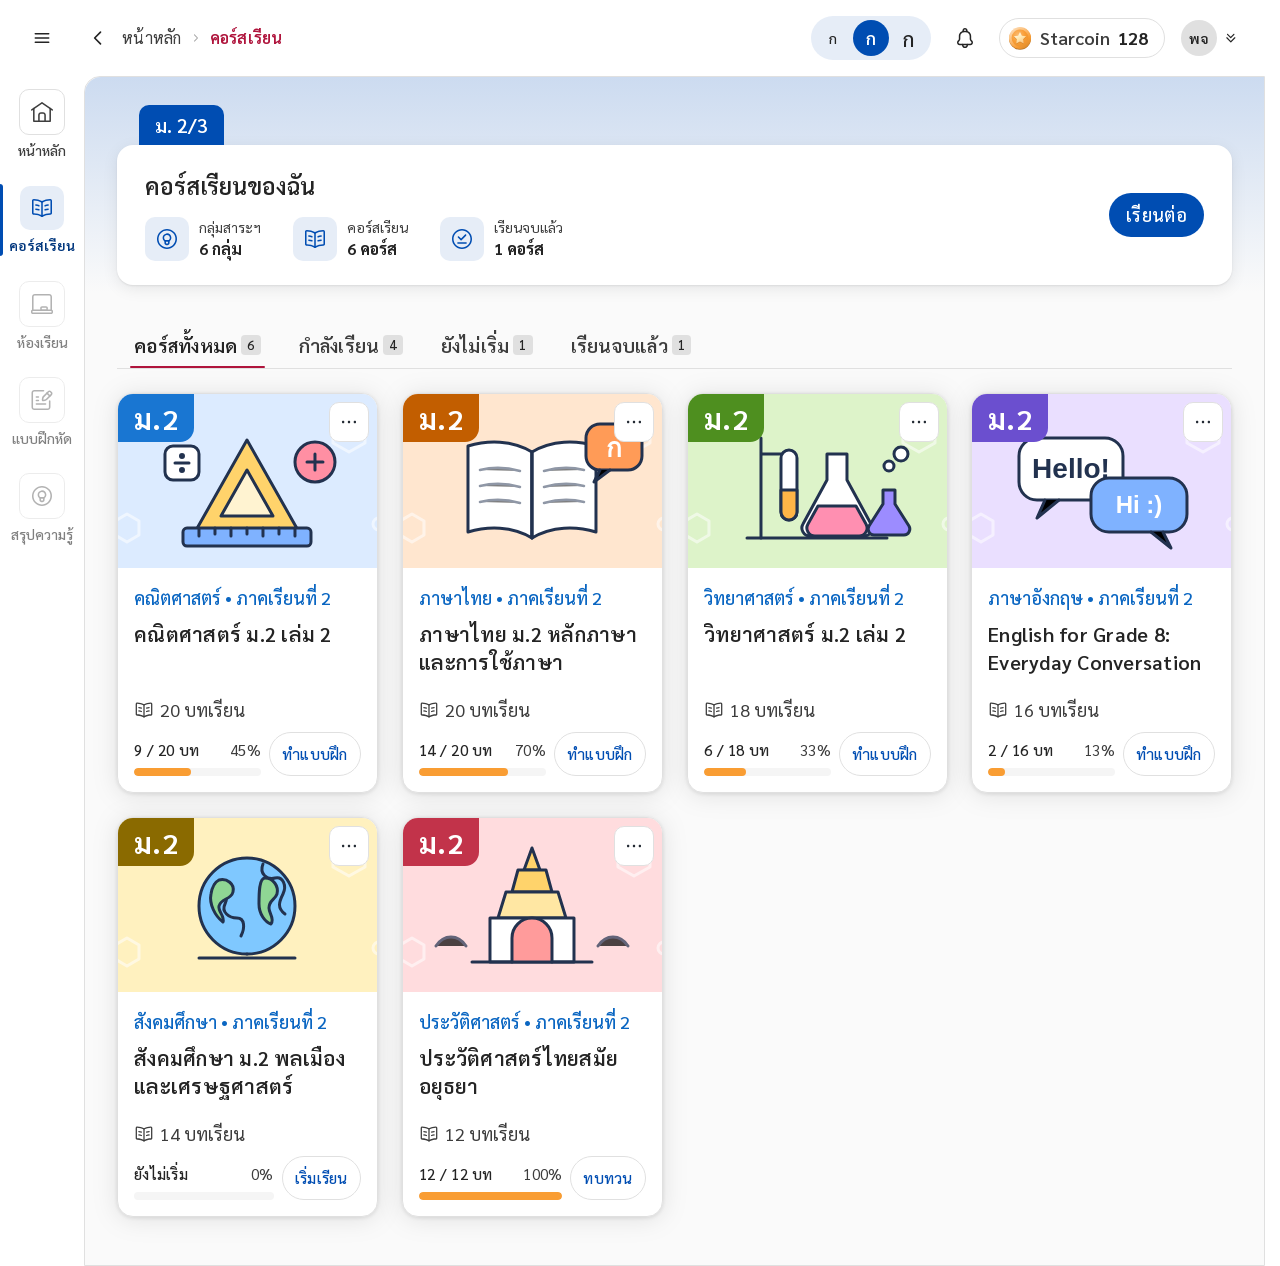
==== commit ac78936f: "update styles" ====
--- a/courses.html
+++ b/courses.html
@@ -16,14 +16,12 @@
 <script src="copy.js"></script>
 <script src="kit.js"></script>
 <script>
-const COVERS = {"math": "data:image/svg+xml;charset=utf-8,%3Csvg%20xmlns%3D%22http%3A//www.w3.org/2000/svg%22%20viewBox%3D%220%200%20320%20174%22%20preserveAspectRatio%3D%22xMidYMid%20slice%22%3E%3Crect%20width%3D%22320%22%20height%3D%22174%22%20fill%3D%22%23DCEBFF%22/%3E%3Cg%20fill%3D%22none%22%20stroke%3D%22%23FFFFFF%22%20stroke-width%3D%223%22%20stroke-linecap%3D%22round%22%20stroke-linejoin%3D%22round%22%20opacity%3D%22.55%22%3E%3Cpath%20d%3D%22M262%2022l16%209v18l-16%209-16-9V31z%22/%3E%3Cpath%20d%3D%22M40%20120l12%207v14l-12%207-12-7v-14z%22/%3E%3Ccircle%20cx%3D%22292%22%20cy%3D%22130%22%20r%3D%226%22/%3E%3Ccircle%20cx%3D%2224%22%20cy%3D%2240%22%20r%3D%224%22/%3E%3C/g%3E%3Cg%20stroke%3D%22%2322324F%22%20stroke-width%3D%223%22%20stroke-linejoin%3D%22round%22%20stroke-linecap%3D%22round%22%3E%3Cpath%20d%3D%22M108%20138L160%2046l52%2092z%22%20fill%3D%22%23FFD36B%22/%3E%3Cpath%20d%3D%22M160%2076l-26%2046h52z%22%20fill%3D%22%23FFF3D1%22/%3E%3Crect%20x%3D%2296%22%20y%3D%22134%22%20width%3D%22128%22%20height%3D%2218%22%20rx%3D%224%22%20fill%3D%22%237FB2FF%22/%3E%3Cpath%20d%3D%22M112%20134v8M128%20134v6M144%20134v8M160%20134v6M176%20134v8M192%20134v6M208%20134v8%22/%3E%3Ccircle%20cx%3D%22228%22%20cy%3D%2268%22%20r%3D%2220%22%20fill%3D%22%23FF8FA3%22/%3E%3Cpath%20d%3D%22M220%2068h16M228%2060v16%22/%3E%3Crect%20x%3D%2278%22%20y%3D%2252%22%20width%3D%2234%22%20height%3D%2234%22%20rx%3D%228%22%20fill%3D%22%23FFFFFF%22/%3E%3Cpath%20d%3D%22M88%2069h14%22/%3E%3Ccircle%20cx%3D%2295%22%20cy%3D%2262%22%20r%3D%221.5%22%20fill%3D%22%2322324F%22/%3E%3Ccircle%20cx%3D%2295%22%20cy%3D%2276%22%20r%3D%221.5%22%20fill%3D%22%2322324F%22/%3E%3C/g%3E%3C/svg%3E", "thai": "data:image/svg+xml;charset=utf-8,%3Csvg%20xmlns%3D%22http%3A//www.w3.org/2000/svg%22%20viewBox%3D%220%200%20320%20174%22%20preserveAspectRatio%3D%22xMidYMid%20slice%22%3E%3Crect%20width%3D%22320%22%20height%3D%22174%22%20fill%3D%22%23FFE6CF%22/%3E%3Cg%20fill%3D%22none%22%20stroke%3D%22%23FFFFFF%22%20stroke-width%3D%223%22%20stroke-linecap%3D%22round%22%20stroke-linejoin%3D%22round%22%20opacity%3D%22.55%22%3E%3Cpath%20d%3D%22M262%2022l16%209v18l-16%209-16-9V31z%22/%3E%3Cpath%20d%3D%22M40%20120l12%207v14l-12%207-12-7v-14z%22/%3E%3Ccircle%20cx%3D%22292%22%20cy%3D%22130%22%20r%3D%226%22/%3E%3Ccircle%20cx%3D%2224%22%20cy%3D%2240%22%20r%3D%224%22/%3E%3C/g%3E%3Cg%20stroke%3D%22%2322324F%22%20stroke-width%3D%223%22%20stroke-linejoin%3D%22round%22%20stroke-linecap%3D%22round%22%3E%3Cpath%20d%3D%22M160%2058c-20-12-44-12-64-6v86c20-6%2044-6%2064%206z%22%20fill%3D%22%23FFFFFF%22/%3E%3Cpath%20d%3D%22M160%2058c20-12%2044-12%2064-6v86c-20-6-44-6-64%206z%22%20fill%3D%22%23FFFFFF%22/%3E%3Cpath%20d%3D%22M160%2058v86%22/%3E%3Cpath%20d%3D%22M108%2076c12-3%2026-3%2040%201M108%2092c12-3%2026-3%2040%201M108%20108c12-3%2026-3%2040%201M172%2077c14-4%2028-4%2040-1M172%2093c14-4%2028-4%2040-1M172%20109c14-4%2028-4%2040-1%22%20stroke-width%3D%222.5%22%20opacity%3D%22.5%22/%3E%3Crect%20x%3D%22214%22%20y%3D%2230%22%20width%3D%2256%22%20height%3D%2246%22%20rx%3D%2214%22%20fill%3D%22%23FF9B57%22/%3E%3Cpath%20d%3D%22M228%2076l-6%2012%2016-12%22/%3E%3C/g%3E%3Ctext%20x%3D%22242%22%20y%3D%2263%22%20text-anchor%3D%22middle%22%20font-family%3D%22Sarabun%2C%20sans-serif%22%20font-size%3D%2226%22%20font-weight%3D%22700%22%20fill%3D%22%23FFFFFF%22%3E%E0%B8%81%3C/text%3E%3C/svg%3E", "sci": "data:image/svg+xml;charset=utf-8,%3Csvg%20xmlns%3D%22http%3A//www.w3.org/2000/svg%22%20viewBox%3D%220%200%20320%20174%22%20preserveAspectRatio%3D%22xMidYMid%20slice%22%3E%3Crect%20width%3D%22320%22%20height%3D%22174%22%20fill%3D%22%23DDF3C9%22/%3E%3Cg%20fill%3D%22none%22%20stroke%3D%22%23FFFFFF%22%20stroke-width%3D%223%22%20stroke-linecap%3D%22round%22%20stroke-linejoin%3D%22round%22%20opacity%3D%22.55%22%3E%3Cpath%20d%3D%22M262%2022l16%209v18l-16%209-16-9V31z%22/%3E%3Cpath%20d%3D%22M40%20120l12%207v14l-12%207-12-7v-14z%22/%3E%3Ccircle%20cx%3D%22292%22%20cy%3D%22130%22%20r%3D%226%22/%3E%3Ccircle%20cx%3D%2224%22%20cy%3D%2240%22%20r%3D%224%22/%3E%3C/g%3E%3Cg%20stroke%3D%22%2322324F%22%20stroke-width%3D%223%22%20stroke-linejoin%3D%22round%22%20stroke-linecap%3D%22round%22%3E%3Cpath%20d%3D%22M90%20144h140%22/%3E%3Cpath%20d%3D%22M104%20144V44M104%2060h24%22/%3E%3Crect%20x%3D%22124%22%20y%3D%2256%22%20width%3D%2216%22%20height%3D%2270%22%20rx%3D%228%22%20fill%3D%22%23FFFFFF%22/%3E%3Cpath%20d%3D%22M124%2096h16v22a8%208%200%200%201-16%200z%22%20fill%3D%22%23FFB547%22/%3E%3Cpath%20d%3D%22M170%2060h20v26l24%2044a8%208%200%200%201-7%2012h-54a8%208%200%200%201-7-12l24-44z%22%20fill%3D%22%23FFFFFF%22/%3E%3Cpath%20d%3D%22M161%20112h38l10%2018a8%208%200%200%201-7%2012h-44a8%208%200%200%201-7-12z%22%20fill%3D%22%23FF8FB1%22/%3E%3Cpath%20d%3D%22M226%2096h12v14l14%2022a6%206%200%200%201-5%209h-30a6%206%200%200%201-5-9l14-22z%22%20fill%3D%22%239C8CFF%22/%3E%3Ccircle%20cx%3D%22232%22%20cy%3D%2272%22%20r%3D%225%22%20fill%3D%22%23FFFFFF%22/%3E%3Ccircle%20cx%3D%22244%22%20cy%3D%2260%22%20r%3D%227%22%20fill%3D%22%23FFFFFF%22/%3E%3C/g%3E%3C/svg%3E", "eng": "data:image/svg+xml;charset=utf-8,%3Csvg%20xmlns%3D%22http%3A//www.w3.org/2000/svg%22%20viewBox%3D%220%200%20320%20174%22%20preserveAspectRatio%3D%22xMidYMid%20slice%22%3E%3Crect%20width%3D%22320%22%20height%3D%22174%22%20fill%3D%22%23EADFFF%22/%3E%3Cg%20fill%3D%22none%22%20stroke%3D%22%23FFFFFF%22%20stroke-width%3D%223%22%20stroke-linecap%3D%22round%22%20stroke-linejoin%3D%22round%22%20opacity%3D%22.55%22%3E%3Cpath%20d%3D%22M262%2022l16%209v18l-16%209-16-9V31z%22/%3E%3Cpath%20d%3D%22M40%20120l12%207v14l-12%207-12-7v-14z%22/%3E%3Ccircle%20cx%3D%22292%22%20cy%3D%22130%22%20r%3D%226%22/%3E%3Ccircle%20cx%3D%2224%22%20cy%3D%2240%22%20r%3D%224%22/%3E%3C/g%3E%3Cg%20stroke%3D%22%2322324F%22%20stroke-width%3D%223%22%20stroke-linejoin%3D%22round%22%20stroke-linecap%3D%22round%22%3E%3Crect%20x%3D%2278%22%20y%3D%2244%22%20width%3D%22104%22%20height%3D%2262%22%20rx%3D%2218%22%20fill%3D%22%23FFFFFF%22/%3E%3Cpath%20d%3D%22M104%20106l-8%2018%2022-18%22/%3E%3Crect%20x%3D%22150%22%20y%3D%2284%22%20width%3D%2296%22%20height%3D%2254%22%20rx%3D%2218%22%20fill%3D%22%237FB2FF%22/%3E%3Cpath%20d%3D%22M222%20138l8%2016-20-16%22/%3E%3C/g%3E%3Ctext%20x%3D%22130%22%20y%3D%2284%22%20text-anchor%3D%22middle%22%20font-family%3D%22Arial%2C%20sans-serif%22%20font-size%3D%2228%22%20font-weight%3D%22700%22%20fill%3D%22%2322324F%22%3EHello%21%3C/text%3E%3Ctext%20x%3D%22198%22%20y%3D%22119%22%20text-anchor%3D%22middle%22%20font-family%3D%22Arial%2C%20sans-serif%22%20font-size%3D%2224%22%20font-weight%3D%22700%22%20fill%3D%22%23FFFFFF%22%3EHi%20%3A%29%3C/text%3E%3C/svg%3E", "soc": "data:image/svg+xml;charset=utf-8,%3Csvg%20xmlns%3D%22http%3A//www.w3.org/2000/svg%22%20viewBox%3D%220%200%20320%20174%22%20preserveAspectRatio%3D%22xMidYMid%20slice%22%3E%3Crect%20width%3D%22320%22%20height%3D%22174%22%20fill%3D%22%23FFF1BF%22/%3E%3Cg%20fill%3D%22none%22%20stroke%3D%22%23FFFFFF%22%20stroke-width%3D%223%22%20stroke-linecap%3D%22round%22%20stroke-linejoin%3D%22round%22%20opacity%3D%22.55%22%3E%3Cpath%20d%3D%22M262%2022l16%209v18l-16%209-16-9V31z%22/%3E%3Cpath%20d%3D%22M40%20120l12%207v14l-12%207-12-7v-14z%22/%3E%3Ccircle%20cx%3D%22292%22%20cy%3D%22130%22%20r%3D%226%22/%3E%3Ccircle%20cx%3D%2224%22%20cy%3D%2240%22%20r%3D%224%22/%3E%3C/g%3E%3Cg%20stroke%3D%22%2322324F%22%20stroke-width%3D%223%22%20stroke-linejoin%3D%22round%22%20stroke-linecap%3D%22round%22%3E%3Ccircle%20cx%3D%22160%22%20cy%3D%2288%22%20r%3D%2248%22%20fill%3D%22%237FC8FF%22/%3E%3Cpath%20d%3D%22M128%2066c10%204%2014%2012%2010%2020s4%2014%2012%2014%208%2010%204%2018M176%2046c-4%2010%204%2016%2012%2014s12%208%208%2016-6%2014%202%2020%22%20fill%3D%22none%22/%3E%3Cpath%20d%3D%22M132%2062c8-2%2016%204%2014%2012-2%208-12%206-14%2014-1%206%206%2010%204%2016-8-6-14-18-12-28%201-6%204-12%208-14z%22%20fill%3D%22%238FD694%22/%3E%3Cpath%20d%3D%22M178%2060c8%200%2014%208%2012%2016-2%206-8%206-8%2014%200%206%206%2010%202%2016-6-2-12-10-12-20%200-10%200-26%206-26z%22%20fill%3D%22%238FD694%22/%3E%3Cpath%20d%3D%22M112%20140h96%22%20/%3E%3Cpath%20d%3D%22M160%20136v-0%22%20/%3E%3C/g%3E%3C/svg%3E", "hist": "data:image/svg+xml;charset=utf-8,%3Csvg%20xmlns%3D%22http%3A//www.w3.org/2000/svg%22%20viewBox%3D%220%200%20320%20174%22%20preserveAspectRatio%3D%22xMidYMid%20slice%22%3E%3Crect%20width%3D%22320%22%20height%3D%22174%22%20fill%3D%22%23FFDCDE%22/%3E%3Cg%20fill%3D%22none%22%20stroke%3D%22%23FFFFFF%22%20stroke-width%3D%223%22%20stroke-linecap%3D%22round%22%20stroke-linejoin%3D%22round%22%20opacity%3D%22.55%22%3E%3Cpath%20d%3D%22M262%2022l16%209v18l-16%209-16-9V31z%22/%3E%3Cpath%20d%3D%22M40%20120l12%207v14l-12%207-12-7v-14z%22/%3E%3Ccircle%20cx%3D%22292%22%20cy%3D%22130%22%20r%3D%226%22/%3E%3Ccircle%20cx%3D%2224%22%20cy%3D%2240%22%20r%3D%224%22/%3E%3C/g%3E%3Cg%20stroke%3D%22%2322324F%22%20stroke-width%3D%223%22%20stroke-linejoin%3D%22round%22%20stroke-linecap%3D%22round%22%3E%3Cpath%20d%3D%22M160%2030l8%2022h-16z%22%20fill%3D%22%23FFD36B%22/%3E%3Cpath%20d%3D%22M146%2052h28l6%2022h-40z%22%20fill%3D%22%23FFD36B%22/%3E%3Cpath%20d%3D%22M134%2074h52l8%2026h-68z%22%20fill%3D%22%23FFE7A3%22/%3E%3Crect%20x%3D%22118%22%20y%3D%22100%22%20width%3D%2284%22%20height%3D%2244%22%20fill%3D%22%23FFFFFF%22/%3E%3Cpath%20d%3D%22M140%20144v-24a20%2020%200%200%201%2040%200v24%22%20fill%3D%22%23FF9B9B%22/%3E%3Cpath%20d%3D%22M100%20144h120%22/%3E%3Cpath%20d%3D%22M226%20128c8-12%2022-12%2030%200M64%20128c8-12%2022-12%2030%200%22%20opacity%3D%22.7%22/%3E%3C/g%3E%3C/svg%3E"};
 /* =====================================================================
  * PROTOTYPE page 2: คอร์สเรียน (courses). Wording -> copy.js (COPY.courses).
  * Colours / look shared with the home page -> kit.js CONFIG.
  * ===================================================================== */
 const CT = T.courses;
 document.title = CT.pageTitle;
-const TAG_COLOR = { math: '#1976D2', thai: '#C25E00', sci: '#4E8F1F', eng: '#6B4FCF', soc: '#8A6A00', hist: '#C2334A' };
 const statusOf = (c) => (c.done === 0 ? 'new' : c.done >= c.lessons ? 'done' : 'doing');
 const STATUSES = ['all', 'doing', 'new', 'done'];
 const cst = { tab: 'all' };
@@ -36,7 +34,7 @@
   return `
   ${kitDefs()}
   <p role="status" class="sr" id="status"></p>
-  ${kitHeader({ middle, coin: kitCoinChip(CONFIG.startCoins) })}
+  ${kitHeader({ middle, coin: kitCoinChip(CONFIG.startCoins), active: 'courses' })}
   <div style="flex-grow: 1; display: flex; flex-wrap: wrap;">
     <nav class="rail in0" aria-label="${esc(T.navLabel)}" style="flex: 0 0 84px; background: #FFFFFF; display: flex; flex-direction: column;">${kitRail('courses')}</nav>
     <main style="flex: 999 1 560px; min-width: 0; background: #FAFAFA; border: 1px solid var(--border-default); border-radius: 16px 0 0 0; padding: 32px 32px 48px; box-sizing: border-box;">
@@ -71,15 +69,15 @@
         <span style="position: absolute; left: 0; top: 0; padding: 4px 16px; border-radius: 0 0 14px 0; background: ${TAG_COLOR[c.cover] || 'var(--primary-default)'}; color: #FFFFFF; font: 700 28px/40px var(--font-sans); letter-spacing: .25px;">${esc(CT.gradeTag)}</span>
         <span class="af-course-menu"><button type="button" class="af-btn af-btn--secondary-accent af-btn--md af-btn--icon-only" aria-label="${esc(f(CT.menuAria, { title: c.title }))}">${afIcon('icon-dots-horizontal', 20)}</button></span></div>
       <div class="af-course-meta">
-        <div class="af-course-subject">${esc(f(CT.subjectLine, { subject: c.subject }))}</div>
-        <h3 class="af-course-title" style="font-size: 20px; line-height: 28px;">${esc(c.title)}</h3>
-        <p style="margin: auto 0 0; padding-top: 12px; display: flex; align-items: center; gap: 6px; font-size: 16px; line-height: 24px; color: var(--text-base-subtle);">${icon('book-open', 16)}${esc(f(CT.lessons, { n: c.lessons }))}</p>
-        <div class="af-course-foot">${progressBar(pct, label, pct + '%', 'accent')}<button type="button" class="af-btn af-btn--primary af-btn--lg"><span class="af-btn-label">${esc(CT.cardButton[k])}</span></button></div>
+        <div class="af-course-subject" title="${esc(f(CT.subjectLine, { subject: c.subject }))}" style="font-size: 18px; line-height: 28px; height: 28px; white-space: nowrap; overflow: hidden; text-overflow: ellipsis;">${esc(f(CT.subjectLine, { subject: c.subject }))}</div>
+        <h3 class="af-course-title" style="font-size: 20px; line-height: 28px; height: 56px; display: -webkit-box; -webkit-line-clamp: 2; -webkit-box-orient: vertical; overflow: hidden;">${esc(c.title)}</h3>
+        <p style="margin: 0; padding-top: 12px; display: flex; align-items: center; gap: 6px; font-size: 18px; line-height: 28px; color: var(--text-base-subtle);">${icon('book-open', 20)}${esc(f(CT.lessons, { n: c.lessons }))}</p>
+        <div class="af-course-foot mcfoot">${progressBar(pct, label, pct + '%', 'accent')}<button type="button" class="af-btn af-btn--secondary-accent af-btn--lg"><span class="af-btn-label">${esc(CT.cardButton[k])}</span></button></div>
       </div></article></li>`;
   }).join('');
   $('#listSec').innerHTML = `
     <div style="display: flex; flex-wrap: wrap; align-items: flex-end; justify-content: space-between; gap: 12px 24px; border-bottom: 1px solid var(--border-default);"><div class="af-scope" style="margin-bottom: -1px;"><div role="tablist" aria-label="${esc(CT.tabsAria)}" class="af-tabs af-tabs--lg">${tabs}</div></div></div>
-    <ul class="cgrid af-scope" style="margin: 0; padding: 0; list-style: none; display: grid; grid-template-columns: repeat(4, minmax(0, 1fr)); gap: 24px;">${cards}</ul>
+    <ul class="cgrid hgrid af-scope" style="margin: 0; padding: 0; list-style: none; display: grid; grid-template-columns: repeat(4, minmax(0, 1fr)); gap: 24px;">${cards}</ul>
     ${shown.length ? '' : `<div style="padding: 40px 24px; border: 1px dashed var(--border-emphasized); border-radius: 16px; background: var(--bg-surface); text-align: center; display: flex; flex-direction: column; align-items: center; gap: 8px;"><p style="margin: 0; font-size: 18px; line-height: 26px; font-weight: 600;">${esc(CT.emptyTitle)}</p><p style="margin: 0; font-size: 15px; line-height: 22px; color: var(--text-subtle);">${esc(CT.emptyText)}</p><button type="button" class="chip" data-act="clear" style="margin-top: 8px; height: 40px; padding: 0 18px; border-radius: 9999px; border: 1px solid var(--primary-default); background: var(--bg-surface); color: var(--primary-default); font: 600 15px var(--font-sans); cursor: pointer;">${esc(CT.clearFilters)}</button></div>`}`;
   if (focusTab) { const el = $(`[data-tab="${focusTab}"]`); if (el) el.focus(); }
 }
--- a/kit.css
+++ b/kit.css
@@ -1,747 +1,807 @@
-/* shared styles for all prototype pages (tokens, design-system components, page styles & animations) */
-/* ===== design tokens (light theme) ===== */
-:root, [data-theme="light"] {
-  --primary-default: #af143c;
-  --primary-hover: #cf3b54;
-  --primary-logo: #af143c;
-  --primary-mutedDefault: #fce7ec;
-  --primary-mutedHover: #fff3f6;
-  --primary-mutedPressed: #f398af;
-  --primary-mutedSelected: #fbd9e2;
-  --primary-onDefault: #ffffff;
-  --primary-onHover: #ffffff;
-  --primary-onMutedDefault: #670c23;
-  --primary-onMutedHover: #670c23;
-  --primary-onMutedPressed: #670c23;
-  --primary-onMutedSelected: #670c23;
-  --primary-onPressed: #ffffff;
-  --primary-onSelected: #ffffff;
-  --primary-outline: #af143c;
-  --primary-pressed: #971134;
-  --primary-selected: #a31338;
-  --secondary-default: #202a76;
-  --secondary-hover: #283593;
-  --secondary-mutedDefault: #d4d7e9;
-  --secondary-mutedHover: #eaebf4;
-  --secondary-mutedPressed: #a9aed4;
-  --secondary-mutedSelected: #bec2df;
-  --secondary-onDefault: #ffffff;
-  --secondary-onHover: #ffffff;
-  --secondary-onMutedDefault: #0c102c;
-  --secondary-onMutedHover: #0c102c;
-  --secondary-onMutedPressed: #0c102c;
-  --secondary-onMutedSelected: #0c102c;
-  --secondary-onPressed: #ffffff;
-  --secondary-onSelected: #ffffff;
-  --secondary-outline: #202a76;
-  --secondary-pressed: #182058;
-  --secondary-selected: #1c2567;
-  --neutral-default: #ffffff;
-  --neutral-hover: #f6f7f8;
-  --neutral-inverted: #3b424d;
-  --neutral-mutedDefault: #ecedf0;
-  --neutral-mutedHover: #f6f7f8;
-  --neutral-mutedPressed: #dcdee1;
-  --neutral-mutedSelected: #e6e7ea;
-  --neutral-onDefault: #232a33;
-  --neutral-onHover: #232a33;
-  --neutral-onMutedDefault: #232a33;
-  --neutral-onMutedHover: #232a33;
-  --neutral-onMutedPressed: #232a33;
-  --neutral-onMutedSelected: #232a33;
-  --neutral-onPressed: #232a33;
-  --neutral-onSelected: #232a33;
-  --neutral-outline: #e0e0e0;
-  --neutral-pressed: #ecedf0;
-  --neutral-selected: #f3f4f6;
-  --text-accent: #af143c;
-  --text-black: #000000;
-  --text-default: #242424;
-  --text-disable: #c7c7c7;
-  --text-faint: #5c5c5c;
-  --text-ghost: #808080;
-  --text-onInverted: #fafafa;
-  --text-placeholder: #a3a3a3;
-  --text-subtle: #3d3d3d;
-  --text-white: #ffffff;
-  --bg-black: #000000;
-  --bg-body: #fafafa;
-  --bg-card: #fefefe;
-  --bg-disable: #fafafa;
-  --bg-inverted: #0f0f0f;
-  --bg-muted: #f5f5f5;
-  --bg-neutral: #e0e0e0;
-  --bg-overlay-default: #00000080;
-  --bg-overlay-hover: #0000000d;
-  --bg-overlay-pressed: #0000001a;
-  --bg-surface: #ffffff;
-  --bg-white: #ffffff;
-  --border-default: #e0e0e0;
-  --border-disable: #e0e0e0;
-  --border-emphasized: #c7c7c7;
-  --border-subtle: #f5f5f5;
-  --icon-accent: #af143c;
-  --icon-black: #000000;
-  --icon-default: #242424;
-  --icon-disable: #c7c7c7;
-  --icon-faint: #5c5c5c;
-  --icon-placeholder: #a3a3a3;
-  --icon-subtle: #3d3d3d;
-  --icon-white: #ffffff;
-  --error-default: #f43325;
-  --error-hover: #f08065;
-  --error-mutedDefault: #fdf3f1;
-  --error-mutedHover: #fefcfc;
-  --error-mutedPressed: #fbe2de;
-  --error-mutedSelected: #fceae7;
-  --error-onDefault: #ffffff;
-  --error-onMutedDefault: #f43325;
-  --error-onMutedHover: #de1f12;
-  --error-onMutedPressed: #970f07;
-  --error-onMutedSelected: #c2160a;
-  --error-outline: #f43325;
-  --error-pressed: #de1f12;
-  --error-selected: #e92a1c;
-  --warning-default: #f9ce1f;
-  --warning-hover: #f8d53f;
-  --warning-mutedDefault: #fef7dc;
-  --warning-mutedHover: #fffdf5;
-  --warning-mutedPressed: #fdecaf;
-  --warning-mutedSelected: #fdf2c6;
-  --warning-onDefault: #000000;
-  --warning-onMutedDefault: #776003;
-  --warning-onMutedHover: #977905;
-  --warning-onMutedPressed: #4e3f02;
-  --warning-onMutedSelected: #4e3f02;
-  --warning-outline: #776003;
-  --warning-pressed: #dbb40c;
-  --warning-selected: #eac116;
-  --success-default: #2cbe5d;
-  --success-hover: #42d773;
-  --success-mutedDefault: #eafbf0;
-  --success-mutedHover: #fbfefc;
-  --success-mutedPressed: #b9f1cc;
-  --success-mutedSelected: #d2f6de;
-  --success-onDefault: #ffffff;
-  --success-onMutedDefault: #24a850;
-  --success-onMutedHover: #2cbe5d;
-  --success-onMutedPressed: #156530;
-  --success-onMutedSelected: #1b8339;
-  --success-outline: #24a850;
-  --success-pressed: #24a850;
-  --success-selected: #28b356;
-  --information-default: #258cf4;
-  --information-hover: #489df6;
-  --information-mutedDefault: #e0f1fe;
-  --information-mutedHover: #fafdfe;
-  --information-mutedPressed: #98cdfb;
-  --information-mutedSelected: #bcdffd;
-  --information-onDefault: #ffffff;
-  --information-onHover: #ffffff;
-  --information-onMutedDefault: #258cf4;
-  --information-onMutedHover: #489df6;
-  --information-onMutedPressed: #0a66c2;
-  --information-onMutedSelected: #0c74d6;
-  --information-onPressed: #ffffff;
-  --information-onSelected: #ffffff;
-  --information-outline: #258cf4;
-  --information-pressed: #0c74d6;
-  --information-selected: #1a80e5;
-  --pending-default: #4051b5;
-  --pending-mutedDefault: #e8ebf7;
-  --pending-onDefault: #ffffff;
-  --pending-onMutedDefault: #4051b5;
-  --rejected-default: #d6491f;
-  --rejected-mutedDefault: #fbeae4;
-  --rejected-onDefault: #ffffff;
-  --rejected-onMutedDefault: #d6491f;
-  --skeleton: #f5f5f5;
-  --track: #f5f5f5;
-  --shadow-tint: #0000001a;
-  --bg-util-amber: #fef7e1;
-  --bg-util-amberDefault: #efb506;
-  --bg-util-blueGrey: #edf0f2;
-  --bg-util-brown: #ece3df;
-  --bg-util-cyan: #d0f6fb;
-  --bg-util-cyanDefault: #12cae2;
-  --bg-util-deepOrange: #f9dbd2;
-  --bg-util-deepPurple: #e2d9f2;
-  --bg-util-green: #daf1db;
-  --bg-util-indigo: #e8ebf7;
-  --bg-util-lightBlue: #e2f5fe;
-  --bg-util-lightGreen: #e6f2d9;
-  --bg-util-lime: #f4f7d4;
-  --bg-util-orange: #fce8cf;
-  --bg-util-orangeDefault: #e9850c;
-  --bg-util-pink: #fbe4ec;
-  --bg-util-pinkDefault: #d61f5c;
-  --bg-util-purple: #f3e7f8;
-  --bg-util-purpleDefault: #9137be;
-  --bg-util-teal: #d6f5f2;
-  --icon-util-amber: #9f7804;
-  --icon-util-blueGrey: #45565e;
-  --icon-util-brown: #66483d;
-  --icon-util-cyan: #0c8797;
-  --icon-util-deepOrange: #8f3114;
-  --icon-util-deepPurple: #47297a;
-  --icon-util-green: #2d7631;
-  --icon-util-indigo: #2a3679;
-  --icon-util-lightBlue: #076d9d;
-  --icon-util-lightGreen: #547a29;
-  --icon-util-lime: #7f8b18;
-  --icon-util-orange: #9b5908;
-  --icon-util-pink: #8f143d;
-  --icon-util-purple: #61257e;
-  --icon-util-teal: #218379;
-  --text-util-amber: #9f7804;
-  --text-util-blueGrey: #45565e;
-  --text-util-brown: #66483d;
-  --text-util-cyan: #0c8797;
-  --text-util-deepOrange: #8f3114;
-  --text-util-deepPurple: #47297a;
-  --text-util-green: #2d7631;
-  --text-util-indigo: #2a3679;
-  --text-util-lightBlue: #076d9d;
-  --text-util-lightGreen: #547a29;
-  --text-util-lime: #7f8b18;
-  --text-util-orange: #9b5908;
-  --text-util-pink: #8f143d;
-  --text-util-purple: #61257e;
-  --text-util-teal: #218379;
-  --shadow-xs: 0 1px 2px 0 #0a0d1205;
-  --shadow-md: 0 1px 2px 0 #0000001a, 0 2px 12px 0 #0000001a;
-  --shadow-lg: 0 4px 8px -6px #0a0d120a, 0 8px 16px -6px #0a0d121f;
-  --focus-ring: 0 0 0 2px #ffffff, 0 0 0 4px #202a76;
-  --focus-ring-error: 0 0 0 2px #ffffff, 0 0 0 4px #d32f2f;
-}
-:root {
-  --space-0: 0px;
-  --space-2: 2px;
-  --space-4: 4px;
-  --space-6: 6px;
-  --space-8: 8px;
-  --space-10: 10px;
-  --space-12: 12px;
-  --space-14: 14px;
-  --space-16: 16px;
-  --space-18: 18px;
-  --space-20: 20px;
-  --space-24: 24px;
-  --space-28: 28px;
-  --space-32: 32px;
-  --space-40: 40px;
-  --space-48: 48px;
-  --space-56: 56px;
-  --space-60: 60px;
-  --space-64: 64px;
-  --space-72: 72px;
-  --space-80: 80px;
-  --space-96: 96px;
-  --space-120: 120px;
-  --space-128: 128px;
-  --space-144: 144px;
-  --space-160: 160px;
-  --space-200: 200px;
-  --space-240: 240px;
-  --space-280: 280px;
-  --space-320: 320px;
-  --space-384: 384px;
-  --space-480: 480px;
-  --space-640: 640px;
-  --space-720: 720px;
-  --radius-0: 0px;
-  --radius-2: 2px;
-  --radius-4: 4px;
-  --radius-6: 6px;
-  --radius-8: 8px;
-  --radius-10: 10px;
-  --radius-12: 12px;
-  --radius-16: 16px;
-  --radius-full: 9999px;
-  --size-16: 16px;
-  --size-20: 20px;
-  --size-24: 24px;
-  --size-28: 28px;
-  --size-32: 32px;
-  --size-36: 36px;
-  --size-40: 40px;
-  --size-44: 44px;
-  --size-48: 48px;
-  --size-60: 60px;
-  --border-width-0: 0px;
-  --border-width-1: 1px;
-  --border-width-2: 2px;
-  --border-width-4: 4px;
-  --border-width-focus: 2px;
-  --font-sans: "Aksara", "Sarabun", "Noto Sans Thai", system-ui, sans-serif;
-}
-.af-scope {--brand-primary-default:#af143c;--brand-primary-hover:#cf3b54;--brand-primary-inverted:#7f0f2c;--brand-primary-logo:#af143c;--brand-primary-muted-default:#fce7ec;--brand-primary-muted-hover:#fff3f6;--brand-primary-muted-pressed:#f9cbd7;--brand-primary-muted-selected:#fbd9e2;--brand-primary-on-default:#ffffff;--brand-primary-on-hover:#ffffff;--brand-primary-on-muted-default:#670c23;--brand-primary-on-muted-hover:#670c23;--brand-primary-on-muted-pressed:#670c23;--brand-primary-on-muted-selected:#670c23;--brand-primary-on-pressed:#ffffff;--brand-primary-on-selected:#ffffff;--brand-primary-outline:#af143c;--brand-primary-pressed:#971134;--brand-primary-selected:#a31338;--brand-secondary-default:#202a76;--brand-secondary-hover:#283593;--brand-secondary-muted-default:#d4d7e9;--brand-secondary-muted-hover:#eaebf4;--brand-secondary-muted-pressed:#a9aed4;--brand-secondary-muted-selected:#bec2df;--brand-secondary-on-default:#ffffff;--brand-secondary-on-hover:#ffffff;--brand-secondary-on-muted-default:#0c102c;--brand-secondary-on-muted-hover:#0c102c;--brand-secondary-on-muted-pressed:#0c102c;--brand-secondary-on-muted-selected:#0c102c;--brand-secondary-on-pressed:#ffffff;--brand-secondary-on-selected:#ffffff;--brand-secondary-outline:#202a76;--brand-secondary-pressed:#182058;--brand-secondary-selected:#1c2567;--neutral-default:#ffffff;--neutral-hover:#f6f7f8;--neutral-inverted:#3b424d;--neutral-muted-default:#ecedf0;--neutral-muted-hover:#f6f7f8;--neutral-muted-pressed:#dcdee1;--neutral-muted-selected:#e6e7ea;--neutral-on-default:#232a33;--neutral-on-hover:#232a33;--neutral-on-muted-default:#232a33;--neutral-on-muted-hover:#232a33;--neutral-on-muted-pressed:#232a33;--neutral-on-muted-selected:#232a33;--neutral-on-pressed:#232a33;--neutral-on-selected:#232a33;--neutral-outline:#e0e0e0;--neutral-pressed:#ecedf0;--neutral-selected:#f3f4f6;--bg-base-black:#000000;--bg-base-body:#fafafa;--bg-base-card:#fefefe;--bg-base-disable:#fafafa;--bg-base-inverted:#0f0f0f;--bg-base-modal:#fefefe;--bg-base-muted:#f5f5f5;--bg-base-neutral:#e0e0e0;--bg-base-overlay-default:#00000080;--bg-base-overlay-hover:#0000000d;--bg-base-overlay-pressed:#0000001a;--bg-base-placeholder:#f5f5f5;--bg-base-surface:#ffffff;--bg-base-white:#ffffff;--bg-utility-amber:#fef7e1;--bg-utility-amber-default:#efb506;--bg-utility-blue-grey:#edf0f2;--bg-utility-blue-grey-default:#68818d;--bg-utility-brown:#ece3df;--bg-utility-brown-default:#996c5c;--bg-utility-cyan:#d0f6fb;--bg-utility-deep-orange:#f9dbd2;--bg-utility-deep-orange-default:#d6491f;--bg-utility-deep-purple:#e2d9f2;--bg-utility-deep-purple-default:#6a3db8;--bg-utility-green:#daf1db;--bg-utility-green-default:#43b149;--bg-utility-indigo:#e8ebf7;--bg-utility-indigo-default:#4051b5;--bg-utility-light-blue:#e2f5fe;--bg-utility-light-blue-default:#0aa4eb;--bg-utility-light-green:#e6f2d9;--bg-utility-light-green-default:#7eb83d;--bg-utility-lime:#f4f7d4;--bg-utility-orange:#fce8cf;--bg-utility-orange-default:#e9850c;--bg-utility-pink:#fbe4ec;--bg-utility-pink-default:#d61f5c;--bg-utility-purple:#f3e7f8;--bg-utility-teal:#d6f5f2;--bg-utility-teal-default:#31c4b5;--text-base-accent:#af143c;--text-base-black:#000000;--text-base-default:#242424;--text-base-disable:#c7c7c7;--text-base-faint:#5c5c5c;--text-base-ghost:#808080;--text-base-on-inverted:#fafafa;--text-base-placeholder:#a3a3a3;--text-base-subtle:#3d3d3d;--text-base-white:#ffffff;--text-utility-amber:#9f7804;--text-utility-blue-grey:#45565e;--text-utility-brown:#66483d;--text-utility-cyan:#0c8797;--text-utility-deep-orange:#8f3114;--text-utility-deep-purple:#47297a;--text-utility-green:#2d7631;--text-utility-indigo:#2a3679;--text-utility-light-blue:#076d9d;--text-utility-light-green:#547a29;--text-utility-lime:#7f8b18;--text-utility-orange:#9b5908;--text-utility-pink:#8f143d;--text-utility-purple:#61257e;--text-utility-teal:#218379;--icon-base-accent:#af143c;--icon-base-black:#000000;--icon-base-default:#242424;--icon-base-disable:#c7c7c7;--icon-base-faint:#5c5c5c;--icon-base-placeholder:#a3a3a3;--icon-base-subtle:#3d3d3d;--icon-base-white:#ffffff;--icon-utility-amber:#9f7804;--icon-utility-blue-grey:#45565e;--icon-utility-brown:#66483d;--icon-utility-cyan:#0c8797;--icon-utility-deep-orange:#8f3114;--icon-utility-deep-purple:#47297a;--icon-utility-green:#2d7631;--icon-utility-indigo:#2a3679;--icon-utility-light-blue:#076d9d;--icon-utility-light-green:#547a29;--icon-utility-lime:#7f8b18;--icon-utility-orange:#9b5908;--icon-utility-pink:#8f143d;--icon-utility-purple:#61257e;--icon-utility-teal:#218379;--border-base-default:#e0e0e0;--border-base-disable:#e0e0e0;--border-base-emphasized:#c7c7c7;--border-base-faint:#fafafa;--border-base-subtle:#f5f5f5;--fn-error-default:#f43325;--fn-error-hover:#f08065;--fn-error-muted-default:#fdf3f1;--fn-error-muted-hover:#fefcfc;--fn-error-muted-pressed:#fbe2de;--fn-error-muted-selected:#fceae7;--fn-error-on-default:#ffffff;--fn-error-on-muted-default:#f43325;--fn-error-on-muted-hover:#de1f12;--fn-error-on-muted-pressed:#970f07;--fn-error-on-muted-selected:#c2160a;--fn-error-outline:#f43325;--fn-error-pressed:#de1f12;--fn-error-selected:#e92a1c;--fn-information-default:#258cf4;--fn-information-hover:#489df6;--fn-information-inverted:#0a66c2;--fn-information-muted-default:#e0f1fe;--fn-information-muted-hover:#fafdfe;--fn-information-muted-pressed:#98cdfb;--fn-information-muted-selected:#bcdffd;--fn-information-on-default:#ffffff;--fn-information-on-hover:#ffffff;--fn-information-on-muted-default:#258cf4;--fn-information-on-muted-hover:#489df6;--fn-information-on-muted-pressed:#0a66c2;--fn-information-on-muted-selected:#0c74d6;--fn-information-on-pressed:#ffffff;--fn-information-on-selected:#ffffff;--fn-information-outline:#258cf4;--fn-information-pressed:#0c74d6;--fn-information-selected:#1a80e5;--fn-pending-muted-default:#e8ebf7;--fn-pending-muted-pressed:#d9ddf2;--fn-pending-muted-selected:#e0e4f5;--fn-pending-on-muted-default:#4051b5;--fn-pending-on-muted-pressed:#1d2553;--fn-pending-outline:#4051b5;--fn-rejected-muted-default:#fbeae4;--fn-rejected-on-muted-default:#d6491f;--fn-success-default:#42d773;--fn-success-hover:#68de8a;--fn-success-muted-default:#eafbf0;--fn-success-muted-hover:#fbfefc;--fn-success-muted-selected:#d2f6de;--fn-success-on-default:#ffffff;--fn-success-on-muted-default:#24a850;--fn-success-on-muted-pressed:#156530;--fn-success-outline:#24a850;--fn-success-pressed:#2cbe5d;--fn-warning-default:#f9ce1f;--fn-warning-hover:#f8d53f;--fn-warning-muted-default:#fef7dc;--fn-warning-muted-hover:#fffdf5;--fn-warning-muted-pressed:#fdecaf;--fn-warning-on-default:#000000;--fn-warning-on-muted-default:#776003;--fn-warning-outline:#776003;--data-blue-1:#ceeefd;--data-blue-2:#76d0f9;--data-blue-4:#076d9d;--data-categorical-blue:#0aa4eb;--data-categorical-green:#43b149;--data-categorical-orange:#e9850c;--data-neutral:#68818d;--data-orange-1:#fce8cf;--data-orange-2:#f8be77;--data-orange-3:#e9850c;--data-pink-1:#f9d2df;--data-pink-2:#ed82a6;--data-pink-3:#d61f5c;--data-purple-1:#e2d9f2;--data-purple-2:#ae94db;--data-purple-3:#6a3db8;--data-shamrock-1:#daf1db;--data-shamrock-2:#97d89b;--data-shamrock-3:#43b149;--data-shamrock-4:#2d7631;--data-shamrock-5:#143415;--data-teal-1:#d6f5f2;--data-teal-2:#8de2da;--on-disable:#a3a3a3;--on-muted-disable:#e0e0e0;--shadow:#0000001a;--skeleton:#f5f5f5;--track:#f5f5f5;--alpha-black-10:#0000001a;--alpha-black-30:#0000004d;--alpha-black-5:#0000000d;--alpha-black-50:#00000080;--alpha-black-80:#000000cc;--alpha-white-10:#ffffff1a;--alpha-white-5:#ffffff0d;--amber-100-dark:#463502;--amber-500-dark:#efb506;--amber-700-dark:#fbda74;--amber-50-light:#fef7e1;--amber-100-light:#fef2cd;--amber-500-light:#efb506;--amber-700-light:#9f7804;--amber-900-light:#463502;--base-black-dark:#000000;--base-black-light:#000000;--base-white-dark:#ffffff;--base-white-light:#ffffff;--blue-grey-200-dark:#303b41;--blue-grey-500-dark:#68818d;--blue-grey-700-dark:#adbbc2;--blue-grey-50-light:#edf0f2;--blue-grey-100-light:#e2e7e9;--blue-grey-500-light:#68818d;--blue-grey-700-light:#45565e;--brown-100-dark:#2d201b;--brown-200-dark:#46322a;--brown-500-dark:#996c5c;--brown-700-dark:#c9afa6;--brown-900-dark:#ece3df;--brown-100-light:#ece3df;--brown-500-light:#996c5c;--brown-700-light:#66483d;--cyan-100-dark:#053b42;--cyan-700-dark:#7be6f4;--cyan-100-light:#d0f6fb;--cyan-700-light:#0c8797;--cyan-900-light:#053b42;--deep-orange-100-dark:#3e1509;--deep-orange-500-dark:#d6491f;--deep-orange-700-dark:#ed9b82;--deep-orange-900-dark:#f9dbd2;--deep-orange-200-dark-muted:#62220e33;--deep-orange-50-light:#fbeae4;--deep-orange-100-light:#f9dbd2;--deep-orange-500-light:#d6491f;--deep-orange-700-light:#8f3114;--deep-orange-900-light:#3e1509;--deep-purple-25-dark:#120a1f;--deep-purple-100-dark:#1f1236;--deep-purple-300-dark:#47297a;--deep-purple-500-dark:#6a3db8;--deep-purple-700-dark:#ae94db;--deep-purple-100-light:#e2d9f2;--deep-purple-300-light:#ae94db;--deep-purple-500-light:#6a3db8;--deep-purple-700-light:#47297a;--functional-error-300-dark:#c2160a;--functional-error-400-dark:#de1f12;--functional-error-500-dark:#f43325;--functional-error-550-dark:#f36048;--functional-error-600-dark:#f08065;--functional-error-900-dark:#fbe2de;--functional-error-100-dark-muted:#740d0633;--functional-error-150-dark-muted:#850e0733;--functional-error-200-dark-muted:#970f0733;--functional-error-300-dark-muted:#c2160a33;--functional-error-25-light:#fefcfc;--functional-error-50-light:#fdf3f1;--functional-error-75-light:#fceae7;--functional-error-100-light:#fbe2de;--functional-error-400-light:#f08065;--functional-error-500-light:#f43325;--functional-error-550-light:#e92a1c;--functional-error-600-light:#de1f12;--functional-error-700-light:#c2160a;--functional-error-800-light:#970f07;--functional-error-900-light:#740d06;--functional-information-300-dark:#0a66c2;--functional-information-400-dark:#0c74d6;--functional-information-500-dark:#258cf4;--functional-information-550-dark:#3895f5;--functional-information-600-dark:#489df6;--functional-information-900-dark:#98cdfb;--functional-information-100-dark-muted:#063d7433;--functional-information-150-dark-muted:#07438033;--functional-information-200-dark-muted:#084a8d33;--functional-information-300-dark-muted:#0a66c233;--functional-information-25-light:#fafdfe;--functional-information-50-light:#e0f1fe;--functional-information-75-light:#bcdffd;--functional-information-100-light:#98cdfb;--functional-information-400-light:#489df6;--functional-information-500-light:#258cf4;--functional-information-550-light:#1a80e5;--functional-information-600-light:#0c74d6;--functional-information-700-light:#0a66c2;--functional-information-900-light:#063d74;--functional-success-300-dark:#24a850;--functional-success-400-dark:#2cbe5d;--functional-success-500-dark:#42d773;--functional-success-600-dark:#68de8a;--functional-success-700-dark:#86e5a0;--functional-success-900-dark:#b9f1cc;--functional-success-150-dark-muted:#18743533;--functional-success-200-dark-muted:#1b833933;--functional-success-300-dark-muted:#24a85033;--functional-success-25-light:#fbfefc;--functional-success-50-light:#eafbf0;--functional-success-75-light:#d2f6de;--functional-success-400-light:#68de8a;--functional-success-500-light:#42d773;--functional-success-600-light:#2cbe5d;--functional-success-700-light:#24a850;--functional-success-900-light:#156530;--functional-warning-400-dark:#dbb40c;--functional-warning-500-dark:#f9ce1f;--functional-warning-700-dark:#f9d755;--functional-warning-800-dark:#fbd866;--functional-warning-100-dark-muted:#77600333;--functional-warning-200-dark-muted:#97790533;--functional-warning-300-dark-muted:#c7a00533;--functional-warning-25-light:#fffdf5;--functional-warning-50-light:#fef7dc;--functional-warning-100-light:#fdecaf;--functional-warning-400-light:#f8d53f;--functional-warning-500-light:#f9ce1f;--functional-warning-900-light:#776003;--green-100-dark:#143415;--green-300-dark:#2d7631;--green-500-dark:#43b149;--green-700-dark:#97d89b;--green-900-dark:#daf1db;--green-100-light:#daf1db;--green-300-light:#97d89b;--green-500-light:#43b149;--green-700-light:#2d7631;--green-800-light:#1f5121;--green-900-light:#143415;--indigo-100-dark:#131835;--indigo-300-dark:#2a3679;--indigo-500-dark:#4051b5;--indigo-700-dark:#95a0da;--indigo-900-dark:#d9ddf2;--indigo-100-dark-muted:#13183533;--indigo-150-dark-muted:#181e4433;--indigo-200-dark-muted:#1d255333;--indigo-50-light:#e8ebf7;--indigo-75-light:#e0e4f5;--indigo-100-light:#d9ddf2;--indigo-500-light:#4051b5;--indigo-700-light:#2a3679;--indigo-800-light:#1d2553;--indigo-900-light:#131835;--light-blue-100-dark:#033045;--light-blue-300-dark:#076d9d;--light-blue-500-dark:#0aa4eb;--light-blue-700-dark:#76d0f9;--light-blue-50-light:#e2f5fe;--light-blue-100-light:#ceeefd;--light-blue-300-light:#76d0f9;--light-blue-500-light:#0aa4eb;--light-blue-700-light:#076d9d;--light-blue-900-light:#033045;--light-green-100-dark:#253612;--light-green-500-dark:#7eb83d;--light-green-700-dark:#badb94;--light-green-100-light:#e6f2d9;--light-green-500-light:#7eb83d;--light-green-700-light:#547a29;--light-green-800-light:#3a541c;--lime-100-dark:#383d0b;--lime-700-dark:#e0ea86;--lime-100-light:#f4f7d4;--lime-700-light:#7f8b18;--lime-900-light:#383d0b;--neutral-grey-100-dark:#242424;--neutral-grey-200-dark:#3d3d3d;--neutral-grey-300-dark:#5c5c5c;--neutral-grey-400-dark:#808080;--neutral-grey-500-dark:#a3a3a3;--neutral-grey-600-dark:#c7c7c7;--neutral-grey-700-dark:#e0e0e0;--neutral-grey-800-dark:#f5f5f5;--neutral-grey-900-dark:#fafafa;--neutral-grey-25-light:#fefefe;--neutral-grey-50-light:#ffffff;--neutral-grey-100-light:#fafafa;--neutral-grey-200-light:#f5f5f5;--neutral-grey-300-light:#e0e0e0;--neutral-grey-400-light:#c7c7c7;--neutral-grey-500-light:#a3a3a3;--neutral-grey-600-light:#808080;--neutral-grey-700-light:#5c5c5c;--neutral-grey-800-light:#3d3d3d;--neutral-grey-900-light:#242424;--neutral-grey-950-light:#0f0f0f;--orange-100-dark:#442704;--orange-300-dark:#9b5908;--orange-500-dark:#e9850c;--orange-700-dark:#f8be77;--orange-100-light:#fce8cf;--orange-300-light:#f8be77;--orange-500-light:#e9850c;--orange-700-light:#9b5908;--orange-800-light:#6b3d06;--pink-100-dark:#3e091b;--pink-300-dark:#8f143d;--pink-500-dark:#d61f5c;--pink-700-dark:#ed82a6;--pink-50-light:#fbe4ec;--pink-100-light:#f9d2df;--pink-300-light:#ed82a6;--pink-500-light:#d61f5c;--pink-700-light:#8f143d;--primary-500-dark:#af143c;--primary-600-dark:#dc194b;--primary-700-dark:#e93e6a;--primary-800-dark:#ee6b8d;--primary-900-dark:#f398af;--primary-200-dark-muted:#670c2333;--primary-250-dark-muted:#730e2733;--primary-300-dark-muted:#7f0f2c33;--primary-400-dark-muted:#97113433;--primary-25-light:#fdf1f4;--primary-50-light:#f8c4d2;--primary-75-light:#f6aec0;--primary-100-light:#f398af;--primary-400-light:#dc194b;--primary-500-light:#af143c;--primary-550-light:#a31338;--primary-600-light:#971134;--primary-700-light:#7f0f2c;--primary-800-light:#670c23;--primary-900-light:#4f091b;--purple-25-dark:#180920;--purple-100-dark:#2a1037;--purple-700-dark:#c590df;--purple-50-light:#f3e7f8;--purple-100-light:#ead7f4;--purple-700-light:#61257e;--secondary-500-dark:#202a76;--secondary-700-dark:#535da9;--secondary-800-dark:#7e86be;--secondary-900-dark:#a9aed4;--secondary-950-dark:#d4d7e9;--secondary-300-dark-muted:#10153b33;--secondary-350-dark-muted:#141a4933;--secondary-400-dark-muted:#18205833;--secondary-500-dark-muted:#202a7633;--secondary-25-light:#eaebf4;--secondary-50-light:#d4d7e9;--secondary-75-light:#bec2df;--secondary-100-light:#a9aed4;--secondary-400-light:#283593;--secondary-500-light:#202a76;--secondary-550-light:#1c2567;--secondary-600-light:#182058;--secondary-800-light:#0c102c;--teal-100-dark:#0e3935;--teal-300-dark:#218379;--teal-500-dark:#31c4b5;--teal-700-dark:#8de2da;--teal-100-light:#d6f5f2;--teal-300-light:#8de2da;--teal-500-light:#31c4b5;--teal-700-light:#218379;--teal-900-light:#0e3935;--tertiary-100-dark:#1c222c;--tertiary-150-dark:#1f262f;--tertiary-250-dark:#2f3640;--tertiary-600-dark:#9fa4ac;--tertiary-700-dark:#d3d5d9;--tertiary-800-dark:#e6e7ea;--tertiary-900-dark:#f3f4f6;--tertiary-300-dark-muted:#3b424d33;--tertiary-350-dark-muted:#454c5633;--tertiary-400-dark-muted:#4f565f33;--tertiary-500-dark-muted:#71768033;--tertiary-75-light:#f6f7f8;--tertiary-100-light:#f3f4f6;--tertiary-150-light:#ecedf0;--tertiary-200-light:#e6e7ea;--tertiary-250-light:#dcdee1;--tertiary-700-light:#3b424d;--tertiary-800-light:#232a33;--space-0:0px;--space-2:2px;--space-4:4px;--space-6:6px;--space-8:8px;--space-10:10px;--space-12:12px;--space-14:14px;--space-16:16px;--space-18:18px;--space-20:20px;--space-24:24px;--space-28:28px;--space-32:32px;--space-36:36px;--space-40:40px;--space-44:44px;--space-48:48px;--space-56:56px;--space-60:60px;--space-64:64px;--space-72:72px;--space-80:80px;--space-96:96px;--space-100:100px;--space-112:112px;--space-120:120px;--space-128:128px;--space-160:160px;--space-200:200px;--space-224:224px;--space-240:240px;--space-280:280px;--space-320:320px;--space-352:352px;--space-384:384px;--space-480:480px;--space-560:560px;--space-640:640px;--space-768:768px;--space-1440:1440px;--size-16:16px;--size-20:20px;--size-24:24px;--size-28:28px;--size-32:32px;--size-36:36px;--size-40:40px;--size-44:44px;--size-48:48px;--size-60:60px;--radius-0:0px;--radius-2:2px;--radius-4:4px;--radius-6:6px;--radius-8:8px;--radius-10:10px;--radius-12:12px;--radius-16:16px;--radius-full:9999px;--shadow-50:0 1px 2px 0 #0a0d1205;--shadow-100:0 1px 2px -2px #0a0d1205, 0 2px 4px -2px #0a0d120a;--shadow-200:0 2px 4px -4px #0a0d1208, 0 4px 8px -4px #0a0d1214;--shadow-300:0 4px 8px -6px #0a0d120a, 0 8px 16px -6px #0a0d121f;--shadow-400:0 8px 16px -8px #0a0d120d, 0 16px 32px -8px #0a0d1229;--shadow-low:0 1px 1px 0 #0000001a, 0 2px 8px 0 #0000001a;--shadow-med:0 1px 2px 0 #0000001a, 0 2px 12px 0 #0000001a;--shadow-high:0 2px 2px 0 #0000001a, 0 8px 24px 0 #0000001a;--shadow-recessed:inset 0 1px 4px 0 #0a0d1214, inset 0 -1px 2px 0 #fcfcfc14;--focus-subbrand:0 0 0 2px #ffffff, 0 0 0 4px #202a76;--focus-brand:0 0 0 2px #ffffff, 0 0 0 4px #af143c;--focus-error:0 0 0 2px #ffffff, 0 0 0 4px #d32f2f;--focus-information:0 0 0 2px #fcfcfc, 0 0 0 4px #1e88e5;--border-width-0:0px;--border-width-0-5:0.5px;--border-width-1:1px;--border-width-2:2px;--border-width-4:4px;--breakpoint-desktop:1440px;--breakpoint-laptop:1133px;--breakpoint-tablet:768px;--breakpoint-mobile:376px;--modal-width-sm:400px;--modal-width-md:560px;--modal-width-lg:680px;--modal-width-xl:960px;--drawer-width-lg:1024px;--toast-padding:24px;--font-sans:"Aksara","Sarabun",system-ui,sans-serif;font-family:var(--font-sans);color:var(--text-base-default)}
-/* ===== design-system components ===== */
-.fs-btn, .fs-badge, .fs-choice, .fs-switch-row, .fs-field, .fs-tabs, .fs-toast, .fs-tooltip, .fs-progress, .fs-avatar {
-  font-family: var(--font-sans);
-  box-sizing: border-box;
-}
-.fs-btn *, .fs-field *, .fs-toast *, .fs-choice * { box-sizing: border-box; }
-.fs-btn {
-  --btn-bg: var(--primary-default);
-  --btn-bg-hover: var(--primary-hover);
-  --btn-bg-pressed: var(--primary-pressed);
-  --btn-fg: var(--primary-onDefault);
-  --btn-tint-hover: var(--primary-mutedHover);
-  --btn-tint-pressed: var(--primary-mutedSelected);
-  --btn-text: var(--primary-logo);
-  display: inline-flex; align-items: center; justify-content: center;
-  gap: var(--space-6);
-  min-height: var(--size-40);
-  padding: 0 var(--space-14);
-  border-radius: var(--radius-10);
-  border: var(--border-width-1) solid transparent;
-  background: var(--btn-bg); color: var(--btn-fg);
-  font-size: 14px; line-height: 20px; font-weight: 500; letter-spacing: 0.3px;
-  cursor: pointer; white-space: nowrap;
-  transition: background-color .12s ease, border-color .12s ease, color .12s ease;
-}
-.fs-btn:focus-visible { outline: none; box-shadow: var(--focus-ring); }
-.fs-btn--tone-error { --btn-bg: var(--error-default); --btn-bg-hover: var(--error-hover); --btn-bg-pressed: var(--error-pressed); --btn-fg: var(--error-onDefault); --btn-tint-hover: var(--error-mutedHover); --btn-tint-pressed: var(--error-mutedSelected); --btn-text: var(--error-onMutedDefault); }
-.fs-btn--tone-information { --btn-bg: var(--information-default); --btn-bg-hover: var(--information-hover); --btn-bg-pressed: var(--information-pressed); --btn-fg: var(--information-onDefault); --btn-tint-hover: var(--information-mutedHover); --btn-tint-pressed: var(--information-mutedSelected); --btn-text: var(--information-onMutedDefault); }
-.fs-btn--tone-success { --btn-bg: var(--success-pressed); --btn-bg-hover: var(--success-default); --btn-bg-pressed: var(--success-pressed); --btn-fg: var(--success-onDefault); --btn-tint-hover: var(--success-mutedHover); --btn-tint-pressed: var(--success-mutedSelected); --btn-text: var(--success-onMutedDefault); }
-.fs-btn--tone-warning { --btn-bg: var(--warning-default); --btn-bg-hover: var(--warning-hover); --btn-bg-pressed: var(--warning-pressed); --btn-fg: var(--warning-onDefault); --btn-tint-hover: var(--warning-mutedHover); --btn-tint-pressed: var(--warning-mutedSelected); --btn-text: var(--warning-onMutedDefault); }
-.fs-btn--tone-subbrand { --btn-bg: var(--secondary-default); --btn-bg-hover: var(--secondary-hover); --btn-bg-pressed: var(--secondary-pressed); --btn-fg: var(--secondary-onDefault); --btn-tint-hover: var(--secondary-mutedHover); --btn-tint-pressed: var(--secondary-mutedSelected); --btn-text: var(--secondary-default); }
-.fs-btn--primary:hover:not(:disabled) { background: var(--btn-bg-hover); }
-.fs-btn--primary:active:not(:disabled) { background: var(--btn-bg-pressed); }
-.fs-btn--secondary { background: var(--bg-surface); color: var(--btn-text); border-color: var(--border-default); }
-.fs-btn--secondary:hover:not(:disabled) { background: var(--btn-tint-hover); }
-.fs-btn--secondary:active:not(:disabled) { background: var(--btn-tint-pressed); }
-.fs-btn--tertiary { background: transparent; color: var(--btn-text); }
-.fs-btn--tertiary:hover:not(:disabled) { background: var(--btn-tint-hover); }
-.fs-btn--tertiary:active:not(:disabled) { background: var(--btn-tint-pressed); }
-.fs-btn--link { background: transparent; color: var(--btn-text); padding: 0; min-height: var(--size-28); border-radius: var(--radius-4); }
-.fs-btn--link:hover:not(:disabled) .fs-btn__label { text-decoration: underline; text-underline-offset: 3px; }
-.fs-btn:disabled { cursor: not-allowed; background: var(--bg-disable); color: var(--text-disable); border-color: var(--border-disable); }
-.fs-btn--link:disabled, .fs-btn--tertiary:disabled { background: transparent; border-color: transparent; }
-.fs-btn.is-loading:disabled { cursor: progress; }
-.fs-btn--primary.is-loading { background: var(--btn-bg); color: var(--btn-fg); opacity: .8; }
-.fs-btn--xs { min-height: var(--size-28); padding: 0 var(--space-12); gap: var(--space-4); border-radius: var(--radius-8); }
-.fs-btn--sm { min-height: var(--size-36); padding: 0 var(--space-12); border-radius: var(--radius-8); }
-.fs-btn--lg { min-height: var(--size-44); padding: 0 var(--space-16); font-size: 16px; line-height: 24px; }
-.fs-btn--xl { min-height: var(--size-48); padding: 0 var(--space-18); border-radius: var(--radius-12); font-size: 16px; line-height: 24px; }
-.fs-btn--huge { min-height: var(--size-60); padding: 0 var(--space-24); gap: var(--space-8); border-radius: var(--radius-16); font-size: 18px; line-height: 28px; letter-spacing: 0.29px; }
-.fs-btn--lg .fs-btn__icon { width: var(--size-24); height: var(--size-24); }
-.fs-btn--xl .fs-btn__icon, .fs-btn--huge .fs-btn__icon { width: var(--size-28); height: var(--size-28); }
-.fs-btn--link.fs-btn--xs, .fs-btn--link.fs-btn--sm, .fs-btn--link.fs-btn--md, .fs-btn--link.fs-btn--lg, .fs-btn--link.fs-btn--xl, .fs-btn--link.fs-btn--huge { padding: 0; }
-.fs-btn--icon-only { padding: 0; aspect-ratio: 1 / 1; }
-.fs-spinner { width: 16px; height: 16px; border-radius: var(--radius-full); border: 2px solid currentColor; border-right-color: transparent; animation: fs-spin .8s linear infinite; }
-@keyframes fs-spin { to { transform: rotate(360deg); } }
-@media (prefers-reduced-motion: reduce) {
-.fs-spinner { animation-duration: 2.4s; }
-}
-.fs-badge {
-  display: inline-flex; align-items: center; gap: var(--space-2);
-  min-height: var(--size-28); padding: var(--space-2) var(--space-8);
-  border-radius: var(--radius-6);
-  font-size: 14px; line-height: 20px; font-weight: 500; letter-spacing: 0.3px;
-  box-shadow: var(--shadow-xs); white-space: nowrap;
-}
-.fs-badge--sm { min-height: var(--size-24); padding: 0 var(--space-6); font-size: 12px; line-height: 18px; }
-.fs-badge--lg { min-height: var(--size-32); padding: var(--space-4) var(--space-10); border-radius: var(--radius-8); }
-.fs-badge--xl { min-height: var(--size-36); padding: var(--space-6) var(--space-12); border-radius: var(--radius-8); font-size: 16px; line-height: 24px; }
-.fs-badge--pill { border-radius: var(--radius-full); }
-.fs-badge--solid-brand { background: var(--primary-default); color: var(--primary-onDefault); }
-.fs-badge--solid-error { background: var(--error-default); color: var(--error-onDefault); }
-.fs-badge--solid-info { background: var(--information-default); color: var(--information-onDefault); }
-.fs-badge--solid-success { background: var(--success-default); color: var(--success-onDefault); }
-.fs-badge--solid-warning { background: var(--warning-default); color: var(--warning-onDefault); }
-.fs-badge--solid-pending { background: var(--pending-default); color: var(--pending-onDefault); }
-.fs-badge--solid-rejected { background: var(--rejected-default); color: var(--rejected-onDefault); }
-.fs-badge--solid-skeleton, .fs-badge--muted-skeleton { background: var(--skeleton); color: transparent; }
-.fs-badge--muted-brand { background: var(--primary-mutedDefault); color: var(--primary-onMutedDefault); }
-.fs-badge--muted-error { background: var(--error-mutedDefault); color: var(--error-onMutedDefault); }
-.fs-badge--muted-info { background: var(--information-mutedDefault); color: var(--information-onMutedDefault); }
-.fs-badge--muted-success { background: var(--success-mutedDefault); color: var(--success-onMutedDefault); }
-.fs-badge--muted-warning { background: var(--warning-mutedDefault); color: var(--warning-onMutedDefault); }
-.fs-badge--muted-pending { background: var(--pending-mutedDefault); color: var(--pending-onMutedDefault); }
-.fs-badge--muted-rejected { background: var(--rejected-mutedDefault); color: var(--rejected-onMutedDefault); }
-.fs-badge--muted-gray, .fs-badge--solid-gray { background: var(--neutral-mutedDefault); color: var(--neutral-onMutedDefault); }
-.fs-avatar { position: relative; display: inline-flex; flex: none; align-items: center; justify-content: center; border-radius: var(--radius-full); background: var(--bg-neutral); color: var(--text-default); font-weight: 600; letter-spacing: 0.25px; }
-.fs-avatar--tiny { width: var(--size-20); height: var(--size-20); font-size: 9px; }
-.fs-avatar--xsmall { width: var(--size-24); height: var(--size-24); font-size: 10px; }
-.fs-avatar--small { width: var(--size-36); height: var(--size-36); font-size: 14px; }
-.fs-avatar--medium { width: var(--size-48); height: var(--size-48); font-size: 19px; }
-.fs-avatar--large { width: 128px; height: 128px; font-size: 48px; }
-.fs-avatar.is-disabled { opacity: .5; }
-.fs-icon { display: inline-block; flex: none; vertical-align: middle; }
-.fs-action-btn--accent .fs-btn--secondary { background: var(--neutral-default); color: var(--neutral-onDefault); border-color: var(--neutral-outline); }
-.fs-action-btn--accent .fs-btn--secondary:hover:not(:disabled) { background: var(--neutral-mutedHover); }
-.fs-action-btn--accent .fs-btn--secondary:active:not(:disabled) { background: var(--neutral-mutedPressed); }
-.fs-action-btn.is-disabled .fs-btn { background: var(--bg-disable); color: var(--text-disable); border-color: var(--border-disable); }
-.fs-btn-group {
-  display: inline-flex; max-width: 100%; box-sizing: border-box; font-family: var(--font-sans);
-  border: var(--border-width-1) solid var(--neutral-outline); border-radius: var(--radius-12);
-  background: var(--neutral-default); vertical-align: middle;
-}
-.fs-btn-group--horizontal { flex-direction: row; }
-.fs-btn-group--vertical { flex-direction: column; }
-.fs-btn-group .fs-btn-group__item {
-  flex: none; border: 0; border-radius: 0;
-  background: var(--neutral-default); color: var(--neutral-onDefault);
-}
-.fs-btn-group__item:hover:not(:disabled) { background: var(--neutral-mutedHover); }
-.fs-btn-group__item:active:not(:disabled) { background: var(--neutral-mutedPressed); }
-.fs-btn-group__item:focus-visible { position: relative; z-index: 1; box-shadow: var(--focus-ring); }
-.fs-btn-group--horizontal .fs-btn-group__item:first-child { border-radius: calc(var(--radius-12) - var(--border-width-1)) 0 0 calc(var(--radius-12) - var(--border-width-1)); }
-.fs-btn-group--horizontal .fs-btn-group__item:last-child { border-radius: 0 calc(var(--radius-12) - var(--border-width-1)) calc(var(--radius-12) - var(--border-width-1)) 0; }
-.fs-btn-group--vertical .fs-btn-group__item:first-child { border-radius: calc(var(--radius-12) - var(--border-width-1)) calc(var(--radius-12) - var(--border-width-1)) 0 0; }
-.fs-btn-group--vertical .fs-btn-group__item:last-child { border-radius: 0 0 calc(var(--radius-12) - var(--border-width-1)) calc(var(--radius-12) - var(--border-width-1)); }
-.fs-btn-group .fs-btn-group__item:only-child { border-radius: calc(var(--radius-12) - var(--border-width-1)); }
-.fs-btn-group .fs-btn-group__item:disabled { background: var(--bg-disable); color: var(--text-disable); }
-.fs-btn-group--vertical .fs-btn-group__item { width: 100%; }
-.fs-btn-group__divider { flex: none; background: var(--border-subtle); }
-.fs-btn-group--horizontal .fs-btn-group__divider { width: var(--border-width-1); align-self: stretch; }
-.fs-btn-group--vertical .fs-btn-group__divider { height: var(--border-width-1); width: 100%; }
-.fs-btn-group.is-disabled { border-color: var(--border-disable); }
-.fs-btn-group.is-loading { border-color: transparent; background: transparent; gap: var(--border-width-1); overflow: hidden; }
-.fs-btn-group__skeleton { display: block; width: 72px; height: var(--size-40); background: var(--skeleton); }
-.fs-btn-group--vertical .fs-btn-group__skeleton { width: 160px; }
-.fs-btn-group--xs .fs-btn-group__skeleton { height: var(--size-28); }
-.fs-btn-group--sm .fs-btn-group__skeleton { height: var(--size-36); }
-.fs-btn-group--lg .fs-btn-group__skeleton { height: var(--size-44); }
-.fs-btn-group--xl .fs-btn-group__skeleton { height: var(--size-48); }
-.fs-btn-group--huge .fs-btn-group__skeleton { height: var(--size-60); }
-.fs-tokenizer.is-loading .fs-spinner { flex: none; color: var(--icon-subtle); }
-.fs-selector.is-loading .fs-spinner { color: var(--icon-subtle); flex: none; }
-.fs-banner__dismiss .fs-btn { min-height: var(--size-28); width: var(--size-28); padding: 0 var(--space-4); }
-.fs-dialog__close .fs-btn { width: var(--size-48); padding: 0 var(--space-10); border-radius: var(--radius-12); }
-.fs-dialog__actions--stacked .fs-btn { width: 100%; }
-.fs-sheet__actions .fs-btn { width: 100%; }
-.fs-rich-tooltip .fs-btn:focus-visible { box-shadow: var(--focus-ring); }
-.fs-avatar-group { font-family: var(--font-sans); box-sizing: border-box; display: inline-flex; align-items: center; gap: 0; --ag-size: var(--size-20); --ag-fs: 7px; }
-.fs-avatar-group--xsmall { --ag-size: var(--size-24); --ag-fs: 9px; }
-.fs-avatar-group--small { --ag-size: var(--size-36); --ag-fs: 12px; }
-.fs-avatar-group--medium { --ag-size: var(--size-48); --ag-fs: 14px; }
-.fs-avatar-group--large { --ag-size: 128px; --ag-fs: 32px; }
-.fs-avatar-group__ring { position: relative; display: inline-flex; flex: none; align-items: center; justify-content: center; box-sizing: content-box; width: var(--ag-size); height: var(--ag-size); padding: var(--space-2); border-radius: var(--radius-full); background: var(--bg-surface); }
-.fs-avatar-group--overlap .fs-avatar-group__ring + .fs-avatar-group__ring { margin-left: calc(var(--ag-size) * -0.25); }
-.fs-avatar-group__overflow { display: inline-flex; align-items: center; justify-content: center; width: 100%; height: 100%; border-radius: var(--radius-full); background: var(--bg-muted); color: var(--text-subtle); font-size: var(--ag-fs); line-height: 1; font-weight: 500; letter-spacing: 0; white-space: nowrap; }
-.fs-avatar-group .fs-avatar__status { border-color: var(--bg-surface); }
-.fs-list-row.is-loading .fs-spinner { color: var(--primary-default); }
-@media (prefers-reduced-motion: no-preference) {
-@keyframes fs-shortcut-pulse { 50% { opacity: .55; } }
-}
-@media (prefers-reduced-motion: no-preference) {
-@keyframes fs-storage-pulse { 50% { opacity: .55; } }
-}
-.fs-image-viewer .fs-btn--secondary { background: var(--neutral-default); border-color: var(--neutral-outline); color: var(--neutral-onDefault); }
-.fs-image-viewer .fs-btn--secondary:hover:not(:disabled) { background: var(--neutral-hover); }
-.fs-image-viewer .fs-btn--secondary:active:not(:disabled) { background: var(--neutral-pressed); }
-.fs-image-viewer .fs-btn--secondary:disabled { background: var(--bg-disable); color: var(--text-disable); border-color: var(--border-disable); }
-.af-icon { flex: none; display: block; }
-.af-spinner { animation: af-spin 0.8s linear infinite; }
-@keyframes af-spin { to { transform: rotate(360deg); } }
-@media (prefers-reduced-motion: reduce) {
-.af-spinner { animation-duration: 2.4s; }
-}
-.af-btn {
-  position: relative; box-sizing: border-box; display: inline-flex; align-items: center; justify-content: center;
-  gap: var(--space-6); border: var(--border-width-1) solid transparent; background: transparent; cursor: pointer;
-  font-family: var(--font-sans); font-weight: 500; font-size: 14px; line-height: 20px; letter-spacing: 0.3px;
-  white-space: nowrap; text-decoration: none; transition: background-color .12s, color .12s, border-color .12s, box-shadow .12s;
-}
-.af-btn-label { display: inline-flex; align-items: center; }
-.af-btn--xs { height: var(--size-28); padding: 0 var(--space-12); gap: var(--space-4); border-radius: var(--radius-8); }
-.af-btn--sm { height: var(--size-36); padding: 0 var(--space-12); border-radius: var(--radius-8); }
-.af-btn--md { height: var(--size-40); padding: 0 var(--space-14); border-radius: var(--radius-10); }
-.af-btn--lg { height: var(--size-44); padding: 0 var(--space-16); border-radius: var(--radius-10); font-size: 16px; line-height: 24px; }
-.af-btn--xl { height: var(--size-48); padding: 0 var(--space-18); border-radius: var(--radius-12); font-size: 16px; line-height: 24px; }
-.af-btn--huge { height: var(--size-60); padding: 0 var(--space-24); gap: var(--space-8); border-radius: var(--radius-16); font-size: 18px; line-height: 28px; letter-spacing: 0.29px; }
-.af-btn--icon-only.af-btn--xs { width: var(--size-28); padding: 0; }
-.af-btn--icon-only.af-btn--sm { width: var(--size-36); padding: 0; }
-.af-btn--icon-only.af-btn--md { width: var(--size-40); padding: 0; }
-.af-btn--icon-only.af-btn--lg { width: var(--size-44); padding: 0; }
-.af-btn--icon-only.af-btn--xl { width: var(--size-48); padding: 0; }
-.af-btn--icon-only.af-btn--huge { width: var(--size-60); padding: 0; }
-.af-btn--primary { background: var(--brand-primary-default); color: var(--brand-primary-on-default); }
-.af-btn--primary:hover, .af-btn--primary[data-state="hover"] { background: var(--brand-primary-hover); color: var(--brand-primary-on-hover); }
-.af-btn--primary:active, .af-btn--primary[data-state="pressed"] { background: var(--brand-primary-pressed); color: var(--brand-primary-on-pressed); }
-.af-btn--primary[data-state="selected"] { background: var(--brand-primary-selected); color: var(--brand-primary-on-selected); }
-.af-btn--secondary-brand { background: var(--brand-primary-muted-default); color: var(--brand-primary-on-muted-default); }
-.af-btn--secondary-brand:hover, .af-btn--secondary-brand[data-state="hover"] { background: var(--brand-primary-muted-hover); color: var(--brand-primary-on-muted-hover); }
-.af-btn--secondary-brand:active, .af-btn--secondary-brand[data-state="pressed"] { background: var(--brand-primary-muted-pressed); color: var(--brand-primary-on-muted-pressed); }
-.af-btn--secondary-brand[data-state="selected"] { background: var(--brand-primary-muted-selected); color: var(--brand-primary-on-muted-selected); }
-.af-btn--secondary-accent { background: var(--neutral-default); color: var(--neutral-on-default); border-color: var(--neutral-outline); }
-.af-btn--secondary-accent:hover, .af-btn--secondary-accent[data-state="hover"] { background: var(--neutral-hover); color: var(--neutral-on-hover); }
-.af-btn--secondary-accent:active, .af-btn--secondary-accent[data-state="pressed"] { background: var(--neutral-pressed); color: var(--neutral-on-pressed); }
-.af-btn--secondary-accent[data-state="selected"] { background: var(--neutral-selected); color: var(--neutral-on-selected); }
-.af-btn--tertiary-brand { color: var(--brand-primary-default); }
-.af-btn--tertiary-brand:hover, .af-btn--tertiary-brand[data-state="hover"] { background: var(--brand-primary-muted-hover); color: var(--brand-primary-on-muted-hover); }
-.af-btn--tertiary-brand:active, .af-btn--tertiary-brand[data-state="pressed"] { background: var(--brand-primary-muted-pressed); color: var(--brand-primary-on-muted-pressed); }
-.af-btn--tertiary-brand[data-state="selected"] { background: var(--brand-primary-muted-selected); color: var(--brand-primary-on-muted-selected); }
-.af-btn--tertiary-accent { color: var(--text-base-default); }
-.af-btn--tertiary-accent:hover, .af-btn--tertiary-accent[data-state="hover"] { background: var(--neutral-muted-hover); color: var(--neutral-on-muted-hover); }
-.af-btn--tertiary-accent:active, .af-btn--tertiary-accent[data-state="pressed"] { background: var(--neutral-muted-pressed); color: var(--neutral-on-muted-pressed); }
-.af-btn--tertiary-accent[data-state="selected"] { background: var(--neutral-muted-selected); color: var(--neutral-on-muted-selected); }
-.af-btn--link-brand, .af-btn--link-accent { height: auto; padding: 0; border-radius: var(--radius-4); }
-.af-btn--link-brand { color: var(--brand-primary-default); }
-.af-btn--link-brand:hover, .af-btn--link-brand[data-state="hover"] { color: var(--brand-primary-hover); }
-.af-btn--link-brand:active, .af-btn--link-brand[data-state="pressed"] { color: var(--brand-primary-pressed); }
-.af-btn--link-brand[data-state="selected"] { color: var(--brand-primary-selected); }
-.af-btn--link-accent { color: var(--text-base-default); }
-.af-btn--link-accent:hover, .af-btn--link-accent[data-state="hover"],
-.af-btn--link-accent:active, .af-btn--link-accent[data-state="pressed"],
-.af-btn--link-accent[data-state="selected"] { color: var(--neutral-on-muted-hover); }
-.af-btn:focus-visible, .af-btn[data-state="focused"] { outline: none; box-shadow: var(--focus-subbrand); }
-.af-btn:disabled { cursor: not-allowed; color: var(--text-base-disable); }
-.af-btn--primary:disabled, .af-btn--secondary-brand:disabled, .af-btn--secondary-accent:disabled {
-  background: var(--bg-base-disable); border-color: var(--border-base-disable); color: var(--text-base-disable);
-}
-.af-btn--tertiary-brand:disabled, .af-btn--tertiary-accent:disabled, .af-btn--link-brand:disabled, .af-btn--link-accent:disabled { background: transparent; }
-.af-btn.is-loading { cursor: progress; }
-.af-btn.is-loading > :not(.af-btn-spinner) { opacity: 0; }
-.af-btn-spinner { position: absolute; inset: 0; display: flex; align-items: center; justify-content: center; }
-.af-btn.is-skeleton { background: var(--skeleton); color: transparent; pointer-events: none; }
-.af-btn.is-skeleton > * { visibility: hidden; }
-.af-field-msg .af-icon { margin-top: 4px; }
-.af-progress { display: flex; flex-direction: column; gap: var(--space-8); width: 360px; max-width: 100%; font-family: var(--font-sans); font-size: 16px; line-height: 24px; letter-spacing: 0.25px; }
-.af-progress-head { display: flex; justify-content: space-between; gap: var(--space-8); }
-.af-progress-label { font-weight: 500; color: var(--text-base-default); }
-.af-progress-value, .af-progress-helper { font-weight: 400; color: var(--text-base-subtle); }
-.af-progress-track { position: relative; height: var(--space-8); border-radius: var(--radius-full); background: var(--bg-base-muted); overflow: hidden; }
-.af-progress-fill { height: 100%; border-radius: var(--radius-full); background: var(--brand-primary-default); transition: width .2s; }
-.af-progress--positive .af-progress-fill { background: var(--fn-success-default); }
-.af-progress--warning .af-progress-fill { background: var(--fn-warning-default); }
-.af-progress--negative .af-progress-fill { background: var(--fn-error-default); }
-.af-progress--neutral .af-progress-fill { background: var(--icon-base-subtle); }
-.af-progress.is-indeterminate .af-progress-fill { width: 40%; animation: af-indet 1.4s ease-in-out infinite; }
-@keyframes af-indet { from { transform: translateX(-100%); } to { transform: translateX(250%); } }
-@media (prefers-reduced-motion: reduce) {
-.af-progress.is-indeterminate .af-progress-fill { animation: none; width: 100%; opacity: .5; }
-}
-.af-tabs { display: flex; gap: var(--space-4); font-family: var(--font-sans); }
-.af-tab {
-  position: relative; box-sizing: border-box; display: inline-flex; align-items: center; justify-content: center; gap: var(--space-4);
-  padding: 0 var(--space-12); border: var(--border-width-1) solid transparent; border-radius: var(--radius-8); background: transparent; cursor: pointer;
-  font: inherit; font-size: 16px; line-height: 24px; font-weight: 400; letter-spacing: 0.25px; color: var(--text-base-subtle); white-space: nowrap;
-}
-.af-tabs--sm .af-tab { height: var(--size-36); }
-.af-tabs--md .af-tab { height: var(--size-40); }
-.af-tabs--lg .af-tab { height: var(--size-48); padding: 0 var(--space-16); font-size: 19px; line-height: 28px; font-weight: 600; }
-.af-tab:hover, .af-tab[data-state="hover"] { background: var(--bg-base-overlay-hover); }
-.af-tab:active, .af-tab[data-state="pressed"] { background: var(--bg-base-overlay-pressed); }
-.af-tab:focus-visible, .af-tab[data-state="focused"] { outline: none; border-color: var(--neutral-outline); box-shadow: var(--focus-subbrand); }
-.af-tab.is-selected { color: var(--text-base-default); font-weight: 600; }
-.af-tab.is-selected::after { content: ""; position: absolute; left: var(--space-12); right: var(--space-12); bottom: 0; height: var(--space-2); border-radius: var(--radius-full); background: var(--brand-primary-outline); }
-.af-tab:disabled { color: var(--text-base-disable); background: transparent; cursor: not-allowed; }
-.af-tab-count { display: inline-flex; align-items: center; height: var(--size-20); padding: 0 var(--space-6); border-radius: var(--radius-4); background: var(--bg-base-neutral); font-size: 13px; line-height: 20px; font-weight: 500; color: var(--text-base-default); }
-.af-crumbs ol { display: flex; flex-wrap: wrap; align-items: center; gap: var(--space-4); margin: 0; padding: 0; list-style: none; font-family: var(--font-sans); }
-.af-crumbs li { display: inline-flex; align-items: center; gap: var(--space-4); }
-.af-crumb { display: inline-flex; align-items: center; height: var(--size-28); padding: 0 var(--space-2); border: 0; border-radius: var(--radius-4); background: none; cursor: pointer; text-decoration: none;
-  font: inherit; font-size: 16px; line-height: 24px; font-weight: 400; letter-spacing: 0.25px; color: var(--text-base-subtle); }
-.af-crumb:hover, .af-crumb[data-state="hover"] { color: var(--text-base-default); }
-.af-crumb:focus-visible, .af-crumb[data-state="focused"] { outline: none; box-shadow: var(--focus-brand); }
-.af-crumb.is-current { color: var(--text-base-accent); font-weight: 600; cursor: default; }
-.af-crumb-sep { color: var(--icon-base-placeholder); }
-.af-course { box-sizing: border-box; display: flex; flex-direction: column; width: 311px; max-width: 100%; overflow: hidden; border-radius: var(--radius-16);
-  background: var(--bg-base-surface); border: var(--border-width-1) solid var(--border-base-default); box-shadow: var(--shadow-low); font-family: var(--font-sans); transition: box-shadow .15s; }
-.af-course[tabindex] { cursor: pointer; }
-.af-course:hover, .af-course[data-state="hover"] { box-shadow: var(--shadow-med); }
-.af-course:focus-visible, .af-course[data-state="focus"] { outline: none; border-color: var(--brand-primary-outline); }
-.af-course.is-selected { border: var(--border-width-2) solid var(--icon-base-accent); }
-.af-course-cover { position: relative; height: 174px; flex: none; background: var(--bg-base-placeholder); }
-.af-course-img { width: 100%; height: 100%; object-fit: cover; display: block; }
-.af-course-ph { display: flex; align-items: center; justify-content: center; height: 100%; color: var(--icon-base-placeholder); }
-.af-course-grade { position: absolute; left: var(--space-12); bottom: var(--space-12); }
-.af-course-menu { position: absolute; right: var(--space-8); top: var(--space-8); }
-.af-course-meta { display: flex; flex-direction: column; gap: var(--space-8); padding: var(--space-16); }
-.af-course-subject { font-size: 13px; line-height: 20px; font-weight: 500; color: var(--fn-information-inverted); white-space: nowrap; overflow: hidden; text-overflow: ellipsis; }
-.af-course-title { margin: 0; font-size: 23px; line-height: 32px; font-weight: 600; letter-spacing: 0.25px; color: var(--text-base-default);
-  display: -webkit-box; -webkit-line-clamp: 2; -webkit-box-orient: vertical; overflow: hidden; }
-.af-course-facts { display: flex; flex-wrap: wrap; gap: var(--space-12); }
-.af-course-facts .af-badge { font-size: 13px; line-height: 20px; box-shadow: none; }
-.af-course-foot { display: flex; align-items: flex-end; gap: var(--space-12); margin-top: var(--space-4); }
-.af-course-foot .af-progress { flex: 1; min-width: 0; font-size: 13px; line-height: 20px; gap: var(--space-4); }
-.af-course-skel, .af-skel { background: var(--skeleton); }
-.af-course-foot > span:empty { flex: 1; }
-/* ===== page styles & animations ===== */
-body{margin:0;background:var(--bg-surface)}
-a{color:var(--text-accent)}a:hover{color:var(--primary-pressed)}
-a:focus-visible,button:focus-visible{outline:4px solid var(--primary-default);outline-offset:2px}
-.rail-link:hover{background:var(--bg-overlay-hover)}
-.sr{position:absolute;width:1px;height:1px;overflow:hidden;clip:rect(0 0 0 0);white-space:nowrap}
-.ctaMain{transition:transform .15s cubic-bezier(.2,.8,.2,1),box-shadow .15s ease}
-.ctaMain:hover{transform:translateY(-2px);box-shadow:0 10px 20px rgba(0,12,40,.35) !important;background:var(--primary-mutedDefault) !important}
-.ctaMain:active{background:var(--primary-mutedSelected) !important}
-.ctaMain:focus-visible{outline:3px solid #FFFFFF !important;outline-offset:3px}
-.ctaMain:active{transform:scale(.97)}
-.cheerBtn:hover{filter:brightness(.97)}
-@media (prefers-reduced-motion:no-preference){
-.motion .liveDot{animation:live 1.6s ease-in-out infinite}
-@keyframes live{0%,100%{box-shadow:0 0 0 0 color-mix(in srgb,var(--success-pressed) 50%,transparent)}50%{box-shadow:0 0 0 5px transparent}}
-.motion .cheerPop{animation:cheerPop .38s cubic-bezier(.2,1.6,.4,1)}
-@keyframes cheerPop{40%{transform:scale(1.12)}}
-}
-.starBtn:focus-visible{outline:3px solid var(--primary-default);outline-offset:3px}
-@media (prefers-reduced-motion:no-preference){
-.motion .rays{animation:raySpin 18s linear infinite}
-@keyframes raySpin{to{transform:rotate(360deg)}}
-.motion .starCore{animation:breathe 3.2s ease-in-out infinite}
-@keyframes breathe{0%,100%{transform:scale(1)}50%{transform:scale(1.05)}}
-.motion .tw{transform-box:fill-box;transform-origin:50% 50%;animation:twinkle2 2.8s ease-in-out infinite}
-.motion .tw2{animation-delay:.9s}.motion .tw3{animation-delay:1.8s}
-@keyframes twinkle2{0%,100%{opacity:.15;transform:scale(.5)}50%{opacity:1;transform:scale(1.1) rotate(45deg)}}
-.motion .starBtn:hover .starCore{animation:wiggle .5s ease-in-out}
-@keyframes wiggle{25%{transform:rotate(-10deg) scale(1.06)}75%{transform:rotate(10deg) scale(1.06)}}
-.motion .starSpin .starCore{animation:starSpin .7s cubic-bezier(.2,.8,.2,1)}
-@keyframes starSpin{0%{transform:scale(1) rotate(0)}40%{transform:scale(1.25) rotate(200deg)}100%{transform:scale(1) rotate(360deg)}}
-.motion .starSpin .rays path{animation:rayFlash .7s ease-out}
-@keyframes rayFlash{30%{stroke:var(--secondary-default);stroke-width:3.5}}
-.motion .leave{animation:leave .45s cubic-bezier(.4,0,.2,1) both}
-@keyframes leave{to{opacity:0;transform:scale(.94) translateY(-8px)}}
-.motion .noteIn{animation:rise .3s ease-out both}
-}
-.todayBtn:hover{background:var(--primary-mutedSelected) !important}
-@media (prefers-reduced-motion:no-preference){
-.motion .todayBtn{animation:invite 1.6s ease-in-out infinite}
-@keyframes invite{0%,100%{box-shadow:0 0 0 0 transparent;transform:scale(1)}50%{box-shadow:0 0 0 6px color-mix(in srgb,var(--primary-default) 22%,transparent);transform:scale(1.04)}}
-.motion .slam{animation:slam .5s cubic-bezier(.3,0,.2,1) both}
-@keyframes slam{0%{opacity:0;transform:scale(2.4) rotate(-28deg)}55%{opacity:1;transform:scale(.86) rotate(var(--r))}78%{transform:scale(1.07) rotate(var(--r))}100%{opacity:1;transform:scale(1) rotate(var(--r))}}
-.motion .inkRing{animation:inkRing .6s .26s ease-out both}
-@keyframes inkRing{0%{opacity:.9;transform:scale(.7)}100%{opacity:0;transform:scale(1.8)}}
-.motion .thud{animation:thud .26s .24s cubic-bezier(.3,0,.2,1)}
-@keyframes thud{40%{transform:translateY(3px)}}
-.motion .stampBumpA{animation:bumpA .3s .3s cubic-bezier(.2,1.6,.4,1)}
-}
-.mgrid{align-items:stretch}
-@media (max-width:960px){.mgrid{grid-template-columns:minmax(0,1fr) !important}}
-@media (prefers-reduced-motion:no-preference){.motion .enter{animation:enter .5s cubic-bezier(.2,.8,.2,1) both}
-@keyframes enter{from{opacity:0;transform:translateY(14px) scale(.96)}to{opacity:1;transform:none}}}
-.acard{filter:drop-shadow(0 1px 2px rgba(0,0,0,.1)) drop-shadow(0 2px 12px rgba(0,0,0,.1));transition:transform .18s cubic-bezier(.2,.8,.2,1),filter .18s ease}
-.acard:hover{transform:translateY(-3px);filter:drop-shadow(0 2px 4px rgba(0,0,0,.1)) drop-shadow(0 10px 20px rgba(0,0,0,.14))}
-.tabline::after{content:"";position:absolute;left:0;right:0;bottom:0;height:1px;background:var(--border-default)}
-.filterOpt:hover{background:var(--bg-overlay-hover) !important}
-.filterOpt:focus-visible{outline:3px solid var(--primary-default);outline-offset:-3px}
-.stab:hover{color:var(--text-default) !important}
-.stab:focus-visible{outline:3px solid var(--primary-default);outline-offset:2px;border-radius:6px}
-.acard .af-progress--positive .af-progress-fill{background:var(--success-default) !important}
-.subjBtn:hover{filter:brightness(.97)}
-.subjBtn:focus-visible{outline:3px solid var(--primary-default);outline-offset:2px}
-.subjSel:hover{border-color:var(--border-emphasized) !important}
-.subjSel:focus-within{outline:4px solid var(--primary-default);outline-offset:2px}
-.acard .fs-btn{border-radius:9999px !important;width:100%}
-@media (max-width:960px){.agrid{grid-template-columns:minmax(0,1fr) !important}}
-@media (prefers-reduced-motion:no-preference){
-.in1,.in2,.in3{animation:riseIn .6s cubic-bezier(.22,.61,.36,1) both;will-change:opacity,transform}
-.in1{animation-delay:.05s}.in2{animation-delay:.15s}.in3{animation-delay:.25s}
-@keyframes riseIn{from{opacity:0;transform:translateY(10px)}to{opacity:1;transform:none}}
-}
-.acard .af-progress-fill{background:var(--primary-default) !important}
-.mmeta .fs-badge{font-size:18px !important;line-height:28px !important;height:auto !important;padding:0 12px !important}
-main .fs-btn,main .fs-btn *{font-size:18px !important}
-html,body,body *,.af-scope,.af-scope *{font-family:'Sarabun',system-ui,sans-serif !important}
-.acard,.acard *{font-family:'Sarabun',system-ui,sans-serif !important}
-.acard dl,.acard dl *,.acard .af-progress-head,.acard .af-progress-label,.acard .af-progress-value{font-family:'Sarabun',system-ui,sans-serif !important;font-size:18px !important;line-height:28px !important}
-.mwrap .fs-btn{border-radius:9999px !important}
-.mwrap{display:flex;min-width:0;filter:drop-shadow(0 1px 2px rgba(0,0,0,.1)) drop-shadow(0 2px 12px rgba(0,0,0,.1));transition:transform .18s cubic-bezier(.2,.8,.2,1),filter .18s ease}
-.mwrap>article{flex-grow:1;min-width:0}
-.mwrap:hover{transform:translateY(-3px);filter:drop-shadow(0 2px 4px rgba(0,0,0,.1)) drop-shadow(0 10px 20px rgba(0,0,0,.14))}
-.coinbtn{appearance:none;background:none;border:0;padding:0;margin:0;cursor:pointer;border-radius:50%;display:block}
-.coinbtn:focus-visible{outline:3px solid #ffffff;outline-offset:6px}
-.coinbtn:disabled{cursor:default}
-.press{transition:transform .14s cubic-bezier(.3,0,.2,1)}
-.coinbtn:not(:disabled):hover .press{transform:scale(1.06) rotate(-5deg)}
-.coinbtn:not(:disabled):active .press{transform:scale(.92)}
-.coin3d{transform-style:preserve-3d;transform-origin:50% 60%}
-.lift{filter:drop-shadow(0 8px 10px rgba(0,12,40,.35))}
-.spark,.plus{opacity:0}
-.weekfill{transition:width .6s cubic-bezier(.2,.8,.2,1)}
-@media (prefers-reduced-motion:no-preference){
-.motion .float{animation:float 2.6s ease-in-out infinite}
-@keyframes float{0%,100%{transform:translateY(0)}50%{transform:translateY(-6px)}}
-.motion .shine{animation:shine 3.6s cubic-bezier(.4,0,.2,1) infinite}
-@keyframes shine{0%,62%{transform:translateX(0)}100%{transform:translateX(190px)}}
-.motion .twinkle{transform-box:fill-box;transform-origin:50% 50%;animation:twinkle 3.6s ease-in-out infinite}
-@keyframes twinkle{0%,55%,100%{opacity:0;transform:scale(.3)}70%{opacity:1;transform:scale(1) rotate(45deg)}85%{opacity:0;transform:scale(.4) rotate(90deg)}}
-.motion .ready{animation:ready 2s ease-in-out infinite}
-@keyframes ready{0%,100%{filter:drop-shadow(0 1px 2px rgba(0,0,0,.1)) drop-shadow(0 2px 12px rgba(0,0,0,.1))}50%{filter:drop-shadow(0 1px 2px rgba(0,0,0,.1)) drop-shadow(0 0 8px color-mix(in srgb,var(--secondary-default) 60%,transparent))}}
-.motion .astro{transform-box:fill-box;animation:drift 5s ease-in-out infinite}
-@keyframes drift{0%,100%{transform:translateY(0) rotate(0)}50%{transform:translateY(-6px) rotate(-1.5deg)}}
-.motion .flicker{transform-origin:50% 90%;animation:flicker 1.8s ease-in-out infinite}
-@keyframes flicker{0%,100%{transform:scaleY(1)}50%{transform:scaleY(1.06) scaleX(.97)}}
-.motion .collect{animation:collect .72s linear both}
-@keyframes collect{0%{transform:translateY(0) rotateY(0) scale(1);animation-timing-function:cubic-bezier(.3,0,.6,1)}17%{transform:translateY(4px) rotateY(0) scale(.88);animation-timing-function:cubic-bezier(.2,.6,.3,1)}60%{transform:translateY(-26px) rotateY(540deg) scale(1.06);animation-timing-function:cubic-bezier(.6,0,.9,.6)}100%{transform:translateY(-8px) rotateY(720deg) scale(.4);opacity:0}}
-.motion .sparks .spark{animation:spark .7s cubic-bezier(.2,1.4,.4,1) both}
-.s1{animation-delay:.42s !important}.s2{animation-delay:.5s !important}.s3{animation-delay:.58s !important}.s4{animation-delay:.66s !important}
-@keyframes spark{0%{opacity:0;transform:scale(0)}40%{opacity:1;transform:scale(1.2) rotate(45deg)}100%{opacity:0;transform:scale(.4) rotate(90deg)}}
-.motion .flyx{animation:flyx var(--dur) cubic-bezier(.45,0,.55,1) both}
-@keyframes flyx{from{transform:translateX(0)}to{transform:translateX(var(--dx))}}
-.motion .flyy{animation:flyy var(--dur) cubic-bezier(.4,-0.9,.8,1) both}
-@keyframes flyy{from{transform:translateY(0)}to{transform:translateY(var(--dy))}}
-.motion .flys{animation:flys var(--dur) ease-in both}
-@keyframes flys{0%{opacity:0;transform:scale(.3) rotate(0)}12%{opacity:1;transform:scale(1.1) rotate(60deg)}85%{opacity:1;transform:scale(.9) rotate(300deg)}100%{opacity:0;transform:scale(.5) rotate(360deg)}}
-.motion .bumpA{animation:bumpA .28s cubic-bezier(.2,1.6,.4,1)}
-.motion .bumpB{animation:bumpB .28s cubic-bezier(.2,1.6,.4,1)}
-@keyframes bumpA{50%{transform:scale(1.32)}}
-@keyframes bumpB{50%{transform:scale(1.32)}}
-.motion .plusOn{animation:plus .9s cubic-bezier(.2,.7,.3,1) both}
-@keyframes plus{0%{opacity:0;transform:translateY(8px) scale(.6)}25%{opacity:1;transform:translateY(-4px) scale(1.1)}100%{opacity:0;transform:translateY(-36px) scale(1)}}
-.motion .stamp{animation:stamp .42s cubic-bezier(.2,1.4,.4,1) both}
-@keyframes stamp{0%{opacity:0;transform:scale(1.7) rotate(-16deg)}60%{opacity:1;transform:scale(.94) rotate(-8deg)}100%{opacity:1;transform:scale(1) rotate(-8deg)}}
-.motion .rise{animation:rise .24s ease-out both}
-@keyframes rise{from{opacity:0;transform:translateY(8px)}to{opacity:1;transform:none}}
-}
-.still .plusOn{animation:fade 1s ease both}
-@keyframes fade{0%{opacity:0}25%{opacity:1}100%{opacity:0}}
-@media (prefers-reduced-motion:reduce){.plusOn{animation:fade 1s ease both}}
-@media (max-width:720px){.rail{flex-direction:row !important;overflow-x:auto;flex-basis:100% !important}.rail-link{min-width:84px}}
-/* ===== courses page ===== */
-.cgrid .af-course {width:100%;height:100%;box-shadow:var(--shadow-low, 0 1px 2px rgba(10,13,18,.06), 0 2px 6px rgba(10,13,18,.06))}
-.cgrid .af-course:hover {box-shadow:var(--shadow-med, 0 4px 12px rgba(10,13,18,.12))}
-.cgrid .af-course-foot {align-items:flex-end}
-.cgrid .af-course-meta {flex-grow:1}
-.cgrid .af-course-foot {margin-top:auto}
-.ccard {filter:drop-shadow(0 1px 2px rgba(0,0,0,.08)) drop-shadow(0 2px 10px rgba(0,0,0,.08));transition:transform .18s cubic-bezier(.2,.8,.2,1),filter .18s ease}
-.ccard:hover {transform:translateY(-3px);filter:drop-shadow(0 2px 4px rgba(0,0,0,.1)) drop-shadow(0 10px 20px rgba(0,0,0,.14))}
-.ccard .fs-btn,.pillBtn .fs-btn,.in1 .fs-btn,.in2 .fs-btn {border-radius:9999px !important}
-.ccard .fs-btn {width:100%}
-.chip:hover {filter:brightness(.97)}
-.chip:focus-visible,.searchBox:focus-within {outline:4px solid var(--primary-default);outline-offset:2px}
-.searchBox:hover {border-color:var(--border-emphasized) !important}
-@media (max-width:1200px) {.cgrid {grid-template-columns:repeat(2,minmax(0,1fr)) !important}}
-@media (max-width:640px) {.cgrid {grid-template-columns:minmax(0,1fr) !important}}
-.backBtn:hover {background:var(--bg-overlay-hover)}
-.backBtn:focus-visible {outline:2px solid #FFFFFF;box-shadow:0 0 0 4px var(--brand-secondary-default, #202a76)}
-.cgrid .af-course-foot .af-btn {background:var(--primary-default) !important;border-color:var(--primary-default) !important;color:var(--primary-onDefault) !important;border-radius:9999px !important}
-.cgrid .af-course-foot .af-btn:hover {background:var(--primary-hover) !important;border-color:var(--primary-hover) !important}
-.cgrid .af-course-foot .af-btn:active {background:var(--primary-pressed) !important;border-color:var(--primary-pressed) !important}
-.cgrid .af-progress-fill {background:var(--secondary-default) !important}
-/* ===== page loader (rocket + 5 stars) + page transition ===== */
-html.ld-on{background:#E8F1FF}
-html.ld-on body{background:#E8F1FF}
-html.ld-hold .in1,html.ld-hold .in2,html.ld-hold .in3{animation:none;opacity:1}   /* under the loader the page already sits in its final place */
-html.ld-done .in1,html.ld-done .in2,html.ld-done .in3{animation:none;will-change:auto}   /* ...then appears already in place (no slide-in = no shift) */
-.ld{position:fixed;inset:0;z-index:1000;background:#E8F1FF;display:flex;align-items:center;justify-content:center;overflow:hidden;font-family:'Sarabun',system-ui,sans-serif;opacity:1;transition:opacity .1s ease-out}
-.ld.in{opacity:0}
-.ld.out{opacity:0;pointer-events:none;transition:opacity .14s ease-in}
-.ld-main{transform:scale(1);transition:transform .14s cubic-bezier(.2,.8,.2,1)}
-.ld.in .ld-main{transform:scale(.95)}
-.ld.out .ld-main{transform:scale(1.06)}
-.ld-bar svg{filter:drop-shadow(0 3px 4px rgba(0,77,178,.28));overflow:visible}
-.ld-rocket{filter:drop-shadow(0 0 10px rgba(255,255,255,.9)) drop-shadow(0 14px 18px rgba(0,55,131,.38));animation:ldFly .9s linear infinite;will-change:transform}
-@keyframes ldFly{0%,100%{transform:translate(0,0)}25%{transform:translate(6px,-7px)}50%{transform:translate(12px,-4px)}75%{transform:translate(6px,3px)}}
-.ld-puff{transform-box:fill-box;transform-origin:center;animation:ldPuff .5s cubic-bezier(.22,.61,.36,1) infinite}
-.ld-puff.p2{animation-delay:.17s}.ld-puff.p3{animation-delay:.33s}
-@keyframes ldPuff{0%{transform:translate(30px,0) scale(.4);opacity:0}20%{opacity:.95}100%{transform:translate(-80px,28px) scale(1.35);opacity:0}}
-.ld-flame{animation:ldFlame .3s ease-in-out infinite}
-@keyframes ldFlame{0%,100%{transform:scale(1,1)}25%{transform:scale(1.14,.93)}50%{transform:scale(.92,1.05)}75%{transform:scale(1.08,.97)}}
-.ld-trail{animation:ldTrail .45s cubic-bezier(.4,0,.6,1) infinite}
-.ld-trail.t2{animation-delay:.15s}.ld-trail.t3{animation-delay:.3s}
-@keyframes ldTrail{0%{transform:translate(40px,-12px);opacity:0}25%{opacity:1}75%{opacity:.6}100%{transform:translate(-110px,30px);opacity:0}}
-.ld-spark{animation:ldTwinkle .6s ease-in-out infinite}
-.ld-spark.s2{animation-delay:.2s}.ld-spark.s3{animation-delay:.4s}
-@keyframes ldTwinkle{0%,100%{opacity:.25;transform:scale(.7)}50%{opacity:1;transform:scale(1.1)}}
-/* the 5 stars fill one after another across --ld-d, each with a small pop */
-.ld-f{transform-box:fill-box;transform-origin:0 50%;transform:scaleX(0)}
-.ld.go .ld-f{animation:ldGrow calc(var(--ld-d) / 5) cubic-bezier(.4,0,.2,1) both;animation-delay:calc(var(--i) * var(--ld-d) / 5)}
-@keyframes ldGrow{from{transform:scaleX(0)}to{transform:scaleX(1)}}
-.ld.go .ld-s{transform-origin:50% 50%;animation:ldPop calc(var(--ld-d) / 5) cubic-bezier(.34,1.4,.64,1) both;animation-delay:calc(var(--i) * var(--ld-d) / 5)}
-@keyframes ldPop{0%,100%{transform:scale(1)}60%{transform:scale(1.16)}}
-@media (max-width:600px){.ld-main{transform-origin:center;zoom:.75}}
-
+/* shared styles for all prototype pages (tokens, design-system components, page styles & animations) */
+/* ===== design tokens (light theme) ===== */
+:root, [data-theme="light"] {
+  --primary-default: #af143c;
+  --primary-hover: #cf3b54;
+  --primary-logo: #af143c;
+  --primary-mutedDefault: #fce7ec;
+  --primary-mutedHover: #fff3f6;
+  --primary-mutedPressed: #f398af;
+  --primary-mutedSelected: #fbd9e2;
+  --primary-onDefault: #ffffff;
+  --primary-onHover: #ffffff;
+  --primary-onMutedDefault: #670c23;
+  --primary-onMutedHover: #670c23;
+  --primary-onMutedPressed: #670c23;
+  --primary-onMutedSelected: #670c23;
+  --primary-onPressed: #ffffff;
+  --primary-onSelected: #ffffff;
+  --primary-outline: #af143c;
+  --primary-pressed: #971134;
+  --primary-selected: #a31338;
+  --secondary-default: #202a76;
+  --secondary-hover: #283593;
+  --secondary-mutedDefault: #d4d7e9;
+  --secondary-mutedHover: #eaebf4;
+  --secondary-mutedPressed: #a9aed4;
+  --secondary-mutedSelected: #bec2df;
+  --secondary-onDefault: #ffffff;
+  --secondary-onHover: #ffffff;
+  --secondary-onMutedDefault: #0c102c;
+  --secondary-onMutedHover: #0c102c;
+  --secondary-onMutedPressed: #0c102c;
+  --secondary-onMutedSelected: #0c102c;
+  --secondary-onPressed: #ffffff;
+  --secondary-onSelected: #ffffff;
+  --secondary-outline: #202a76;
+  --secondary-pressed: #182058;
+  --secondary-selected: #1c2567;
+  --neutral-default: #ffffff;
+  --neutral-hover: #f6f7f8;
+  --neutral-inverted: #3b424d;
+  --neutral-mutedDefault: #ecedf0;
+  --neutral-mutedHover: #f6f7f8;
+  --neutral-mutedPressed: #dcdee1;
+  --neutral-mutedSelected: #e6e7ea;
+  --neutral-onDefault: #232a33;
+  --neutral-onHover: #232a33;
+  --neutral-onMutedDefault: #232a33;
+  --neutral-onMutedHover: #232a33;
+  --neutral-onMutedPressed: #232a33;
+  --neutral-onMutedSelected: #232a33;
+  --neutral-onPressed: #232a33;
+  --neutral-onSelected: #232a33;
+  --neutral-outline: #e0e0e0;
+  --neutral-pressed: #ecedf0;
+  --neutral-selected: #f3f4f6;
+  --text-accent: #af143c;
+  --text-black: #000000;
+  --text-default: #242424;
+  --text-disable: #c7c7c7;
+  --text-faint: #5c5c5c;
+  --text-ghost: #808080;
+  --text-onInverted: #fafafa;
+  --text-placeholder: #a3a3a3;
+  --text-subtle: #3d3d3d;
+  --text-white: #ffffff;
+  --bg-black: #000000;
+  --bg-body: #fafafa;
+  --bg-card: #fefefe;
+  --bg-disable: #fafafa;
+  --bg-inverted: #0f0f0f;
+  --bg-muted: #f5f5f5;
+  --bg-neutral: #e0e0e0;
+  --bg-overlay-default: #00000080;
+  --bg-overlay-hover: #0000000d;
+  --bg-overlay-pressed: #0000001a;
+  --bg-surface: #ffffff;
+  --bg-white: #ffffff;
+  --border-default: #e0e0e0;
+  --border-disable: #e0e0e0;
+  --border-emphasized: #c7c7c7;
+  --border-subtle: #f5f5f5;
+  --icon-accent: #af143c;
+  --icon-black: #000000;
+  --icon-default: #242424;
+  --icon-disable: #c7c7c7;
+  --icon-faint: #5c5c5c;
+  --icon-placeholder: #a3a3a3;
+  --icon-subtle: #3d3d3d;
+  --icon-white: #ffffff;
+  --error-default: #f43325;
+  --error-hover: #f08065;
+  --error-mutedDefault: #fdf3f1;
+  --error-mutedHover: #fefcfc;
+  --error-mutedPressed: #fbe2de;
+  --error-mutedSelected: #fceae7;
+  --error-onDefault: #ffffff;
+  --error-onMutedDefault: #f43325;
+  --error-onMutedHover: #de1f12;
+  --error-onMutedPressed: #970f07;
+  --error-onMutedSelected: #c2160a;
+  --error-outline: #f43325;
+  --error-pressed: #de1f12;
+  --error-selected: #e92a1c;
+  --warning-default: #f9ce1f;
+  --warning-hover: #f8d53f;
+  --warning-mutedDefault: #fef7dc;
+  --warning-mutedHover: #fffdf5;
+  --warning-mutedPressed: #fdecaf;
+  --warning-mutedSelected: #fdf2c6;
+  --warning-onDefault: #000000;
+  --warning-onMutedDefault: #776003;
+  --warning-onMutedHover: #977905;
+  --warning-onMutedPressed: #4e3f02;
+  --warning-onMutedSelected: #4e3f02;
+  --warning-outline: #776003;
+  --warning-pressed: #dbb40c;
+  --warning-selected: #eac116;
+  --success-default: #2cbe5d;
+  --success-hover: #42d773;
+  --success-mutedDefault: #eafbf0;
+  --success-mutedHover: #fbfefc;
+  --success-mutedPressed: #b9f1cc;
+  --success-mutedSelected: #d2f6de;
+  --success-onDefault: #ffffff;
+  --success-onMutedDefault: #24a850;
+  --success-onMutedHover: #2cbe5d;
+  --success-onMutedPressed: #156530;
+  --success-onMutedSelected: #1b8339;
+  --success-outline: #24a850;
+  --success-pressed: #24a850;
+  --success-selected: #28b356;
+  --information-default: #258cf4;
+  --information-hover: #489df6;
+  --information-mutedDefault: #e0f1fe;
+  --information-mutedHover: #fafdfe;
+  --information-mutedPressed: #98cdfb;
+  --information-mutedSelected: #bcdffd;
+  --information-onDefault: #ffffff;
+  --information-onHover: #ffffff;
+  --information-onMutedDefault: #258cf4;
+  --information-onMutedHover: #489df6;
+  --information-onMutedPressed: #0a66c2;
+  --information-onMutedSelected: #0c74d6;
+  --information-onPressed: #ffffff;
+  --information-onSelected: #ffffff;
+  --information-outline: #258cf4;
+  --information-pressed: #0c74d6;
+  --information-selected: #1a80e5;
+  --pending-default: #4051b5;
+  --pending-mutedDefault: #e8ebf7;
+  --pending-onDefault: #ffffff;
+  --pending-onMutedDefault: #4051b5;
+  --rejected-default: #d6491f;
+  --rejected-mutedDefault: #fbeae4;
+  --rejected-onDefault: #ffffff;
+  --rejected-onMutedDefault: #d6491f;
+  --skeleton: #f5f5f5;
+  --track: #f5f5f5;
+  --shadow-tint: #0000001a;
+  --bg-util-amber: #fef7e1;
+  --bg-util-amberDefault: #efb506;
+  --bg-util-blueGrey: #edf0f2;
+  --bg-util-brown: #ece3df;
+  --bg-util-cyan: #d0f6fb;
+  --bg-util-cyanDefault: #12cae2;
+  --bg-util-deepOrange: #f9dbd2;
+  --bg-util-deepPurple: #e2d9f2;
+  --bg-util-green: #daf1db;
+  --bg-util-indigo: #e8ebf7;
+  --bg-util-lightBlue: #e2f5fe;
+  --bg-util-lightGreen: #e6f2d9;
+  --bg-util-lime: #f4f7d4;
+  --bg-util-orange: #fce8cf;
+  --bg-util-orangeDefault: #e9850c;
+  --bg-util-pink: #fbe4ec;
+  --bg-util-pinkDefault: #d61f5c;
+  --bg-util-purple: #f3e7f8;
+  --bg-util-purpleDefault: #9137be;
+  --bg-util-teal: #d6f5f2;
+  --icon-util-amber: #9f7804;
+  --icon-util-blueGrey: #45565e;
+  --icon-util-brown: #66483d;
+  --icon-util-cyan: #0c8797;
+  --icon-util-deepOrange: #8f3114;
+  --icon-util-deepPurple: #47297a;
+  --icon-util-green: #2d7631;
+  --icon-util-indigo: #2a3679;
+  --icon-util-lightBlue: #076d9d;
+  --icon-util-lightGreen: #547a29;
+  --icon-util-lime: #7f8b18;
+  --icon-util-orange: #9b5908;
+  --icon-util-pink: #8f143d;
+  --icon-util-purple: #61257e;
+  --icon-util-teal: #218379;
+  --text-util-amber: #9f7804;
+  --text-util-blueGrey: #45565e;
+  --text-util-brown: #66483d;
+  --text-util-cyan: #0c8797;
+  --text-util-deepOrange: #8f3114;
+  --text-util-deepPurple: #47297a;
+  --text-util-green: #2d7631;
+  --text-util-indigo: #2a3679;
+  --text-util-lightBlue: #076d9d;
+  --text-util-lightGreen: #547a29;
+  --text-util-lime: #7f8b18;
+  --text-util-orange: #9b5908;
+  --text-util-pink: #8f143d;
+  --text-util-purple: #61257e;
+  --text-util-teal: #218379;
+  --shadow-xs: 0 1px 2px 0 #0a0d1205;
+  --shadow-md: 0 1px 2px 0 #0000001a, 0 2px 12px 0 #0000001a;
+  --shadow-lg: 0 4px 8px -6px #0a0d120a, 0 8px 16px -6px #0a0d121f;
+  --focus-ring: 0 0 0 2px #ffffff, 0 0 0 4px #202a76;
+  --focus-ring-error: 0 0 0 2px #ffffff, 0 0 0 4px #d32f2f;
+}
+:root {
+  --space-0: 0px;
+  --space-2: 2px;
+  --space-4: 4px;
+  --space-6: 6px;
+  --space-8: 8px;
+  --space-10: 10px;
+  --space-12: 12px;
+  --space-14: 14px;
+  --space-16: 16px;
+  --space-18: 18px;
+  --space-20: 20px;
+  --space-24: 24px;
+  --space-28: 28px;
+  --space-32: 32px;
+  --space-40: 40px;
+  --space-48: 48px;
+  --space-56: 56px;
+  --space-60: 60px;
+  --space-64: 64px;
+  --space-72: 72px;
+  --space-80: 80px;
+  --space-96: 96px;
+  --space-120: 120px;
+  --space-128: 128px;
+  --space-144: 144px;
+  --space-160: 160px;
+  --space-200: 200px;
+  --space-240: 240px;
+  --space-280: 280px;
+  --space-320: 320px;
+  --space-384: 384px;
+  --space-480: 480px;
+  --space-640: 640px;
+  --space-720: 720px;
+  --radius-0: 0px;
+  --radius-2: 2px;
+  --radius-4: 4px;
+  --radius-6: 6px;
+  --radius-8: 8px;
+  --radius-10: 10px;
+  --radius-12: 12px;
+  --radius-16: 16px;
+  --radius-full: 9999px;
+  --size-16: 16px;
+  --size-20: 20px;
+  --size-24: 24px;
+  --size-28: 28px;
+  --size-32: 32px;
+  --size-36: 36px;
+  --size-40: 40px;
+  --size-44: 44px;
+  --size-48: 48px;
+  --size-60: 60px;
+  --border-width-0: 0px;
+  --border-width-1: 1px;
+  --border-width-2: 2px;
+  --border-width-4: 4px;
+  --border-width-focus: 2px;
+  --font-sans: "Aksara", "Sarabun", "Noto Sans Thai", system-ui, sans-serif;
+}
+.af-scope {--brand-primary-default:#af143c;--brand-primary-hover:#cf3b54;--brand-primary-inverted:#7f0f2c;--brand-primary-logo:#af143c;--brand-primary-muted-default:#fce7ec;--brand-primary-muted-hover:#fff3f6;--brand-primary-muted-pressed:#f9cbd7;--brand-primary-muted-selected:#fbd9e2;--brand-primary-on-default:#ffffff;--brand-primary-on-hover:#ffffff;--brand-primary-on-muted-default:#670c23;--brand-primary-on-muted-hover:#670c23;--brand-primary-on-muted-pressed:#670c23;--brand-primary-on-muted-selected:#670c23;--brand-primary-on-pressed:#ffffff;--brand-primary-on-selected:#ffffff;--brand-primary-outline:#af143c;--brand-primary-pressed:#971134;--brand-primary-selected:#a31338;--brand-secondary-default:#202a76;--brand-secondary-hover:#283593;--brand-secondary-muted-default:#d4d7e9;--brand-secondary-muted-hover:#eaebf4;--brand-secondary-muted-pressed:#a9aed4;--brand-secondary-muted-selected:#bec2df;--brand-secondary-on-default:#ffffff;--brand-secondary-on-hover:#ffffff;--brand-secondary-on-muted-default:#0c102c;--brand-secondary-on-muted-hover:#0c102c;--brand-secondary-on-muted-pressed:#0c102c;--brand-secondary-on-muted-selected:#0c102c;--brand-secondary-on-pressed:#ffffff;--brand-secondary-on-selected:#ffffff;--brand-secondary-outline:#202a76;--brand-secondary-pressed:#182058;--brand-secondary-selected:#1c2567;--neutral-default:#ffffff;--neutral-hover:#f6f7f8;--neutral-inverted:#3b424d;--neutral-muted-default:#ecedf0;--neutral-muted-hover:#f6f7f8;--neutral-muted-pressed:#dcdee1;--neutral-muted-selected:#e6e7ea;--neutral-on-default:#232a33;--neutral-on-hover:#232a33;--neutral-on-muted-default:#232a33;--neutral-on-muted-hover:#232a33;--neutral-on-muted-pressed:#232a33;--neutral-on-muted-selected:#232a33;--neutral-on-pressed:#232a33;--neutral-on-selected:#232a33;--neutral-outline:#e0e0e0;--neutral-pressed:#ecedf0;--neutral-selected:#f3f4f6;--bg-base-black:#000000;--bg-base-body:#fafafa;--bg-base-card:#fefefe;--bg-base-disable:#fafafa;--bg-base-inverted:#0f0f0f;--bg-base-modal:#fefefe;--bg-base-muted:#f5f5f5;--bg-base-neutral:#e0e0e0;--bg-base-overlay-default:#00000080;--bg-base-overlay-hover:#0000000d;--bg-base-overlay-pressed:#0000001a;--bg-base-placeholder:#f5f5f5;--bg-base-surface:#ffffff;--bg-base-white:#ffffff;--bg-utility-amber:#fef7e1;--bg-utility-amber-default:#efb506;--bg-utility-blue-grey:#edf0f2;--bg-utility-blue-grey-default:#68818d;--bg-utility-brown:#ece3df;--bg-utility-brown-default:#996c5c;--bg-utility-cyan:#d0f6fb;--bg-utility-deep-orange:#f9dbd2;--bg-utility-deep-orange-default:#d6491f;--bg-utility-deep-purple:#e2d9f2;--bg-utility-deep-purple-default:#6a3db8;--bg-utility-green:#daf1db;--bg-utility-green-default:#43b149;--bg-utility-indigo:#e8ebf7;--bg-utility-indigo-default:#4051b5;--bg-utility-light-blue:#e2f5fe;--bg-utility-light-blue-default:#0aa4eb;--bg-utility-light-green:#e6f2d9;--bg-utility-light-green-default:#7eb83d;--bg-utility-lime:#f4f7d4;--bg-utility-orange:#fce8cf;--bg-utility-orange-default:#e9850c;--bg-utility-pink:#fbe4ec;--bg-utility-pink-default:#d61f5c;--bg-utility-purple:#f3e7f8;--bg-utility-teal:#d6f5f2;--bg-utility-teal-default:#31c4b5;--text-base-accent:#af143c;--text-base-black:#000000;--text-base-default:#242424;--text-base-disable:#c7c7c7;--text-base-faint:#5c5c5c;--text-base-ghost:#808080;--text-base-on-inverted:#fafafa;--text-base-placeholder:#a3a3a3;--text-base-subtle:#3d3d3d;--text-base-white:#ffffff;--text-utility-amber:#9f7804;--text-utility-blue-grey:#45565e;--text-utility-brown:#66483d;--text-utility-cyan:#0c8797;--text-utility-deep-orange:#8f3114;--text-utility-deep-purple:#47297a;--text-utility-green:#2d7631;--text-utility-indigo:#2a3679;--text-utility-light-blue:#076d9d;--text-utility-light-green:#547a29;--text-utility-lime:#7f8b18;--text-utility-orange:#9b5908;--text-utility-pink:#8f143d;--text-utility-purple:#61257e;--text-utility-teal:#218379;--icon-base-accent:#af143c;--icon-base-black:#000000;--icon-base-default:#242424;--icon-base-disable:#c7c7c7;--icon-base-faint:#5c5c5c;--icon-base-placeholder:#a3a3a3;--icon-base-subtle:#3d3d3d;--icon-base-white:#ffffff;--icon-utility-amber:#9f7804;--icon-utility-blue-grey:#45565e;--icon-utility-brown:#66483d;--icon-utility-cyan:#0c8797;--icon-utility-deep-orange:#8f3114;--icon-utility-deep-purple:#47297a;--icon-utility-green:#2d7631;--icon-utility-indigo:#2a3679;--icon-utility-light-blue:#076d9d;--icon-utility-light-green:#547a29;--icon-utility-lime:#7f8b18;--icon-utility-orange:#9b5908;--icon-utility-pink:#8f143d;--icon-utility-purple:#61257e;--icon-utility-teal:#218379;--border-base-default:#e0e0e0;--border-base-disable:#e0e0e0;--border-base-emphasized:#c7c7c7;--border-base-faint:#fafafa;--border-base-subtle:#f5f5f5;--fn-error-default:#f43325;--fn-error-hover:#f08065;--fn-error-muted-default:#fdf3f1;--fn-error-muted-hover:#fefcfc;--fn-error-muted-pressed:#fbe2de;--fn-error-muted-selected:#fceae7;--fn-error-on-default:#ffffff;--fn-error-on-muted-default:#f43325;--fn-error-on-muted-hover:#de1f12;--fn-error-on-muted-pressed:#970f07;--fn-error-on-muted-selected:#c2160a;--fn-error-outline:#f43325;--fn-error-pressed:#de1f12;--fn-error-selected:#e92a1c;--fn-information-default:#258cf4;--fn-information-hover:#489df6;--fn-information-inverted:#0a66c2;--fn-information-muted-default:#e0f1fe;--fn-information-muted-hover:#fafdfe;--fn-information-muted-pressed:#98cdfb;--fn-information-muted-selected:#bcdffd;--fn-information-on-default:#ffffff;--fn-information-on-hover:#ffffff;--fn-information-on-muted-default:#258cf4;--fn-information-on-muted-hover:#489df6;--fn-information-on-muted-pressed:#0a66c2;--fn-information-on-muted-selected:#0c74d6;--fn-information-on-pressed:#ffffff;--fn-information-on-selected:#ffffff;--fn-information-outline:#258cf4;--fn-information-pressed:#0c74d6;--fn-information-selected:#1a80e5;--fn-pending-muted-default:#e8ebf7;--fn-pending-muted-pressed:#d9ddf2;--fn-pending-muted-selected:#e0e4f5;--fn-pending-on-muted-default:#4051b5;--fn-pending-on-muted-pressed:#1d2553;--fn-pending-outline:#4051b5;--fn-rejected-muted-default:#fbeae4;--fn-rejected-on-muted-default:#d6491f;--fn-success-default:#42d773;--fn-success-hover:#68de8a;--fn-success-muted-default:#eafbf0;--fn-success-muted-hover:#fbfefc;--fn-success-muted-selected:#d2f6de;--fn-success-on-default:#ffffff;--fn-success-on-muted-default:#24a850;--fn-success-on-muted-pressed:#156530;--fn-success-outline:#24a850;--fn-success-pressed:#2cbe5d;--fn-warning-default:#f9ce1f;--fn-warning-hover:#f8d53f;--fn-warning-muted-default:#fef7dc;--fn-warning-muted-hover:#fffdf5;--fn-warning-muted-pressed:#fdecaf;--fn-warning-on-default:#000000;--fn-warning-on-muted-default:#776003;--fn-warning-outline:#776003;--data-blue-1:#ceeefd;--data-blue-2:#76d0f9;--data-blue-4:#076d9d;--data-categorical-blue:#0aa4eb;--data-categorical-green:#43b149;--data-categorical-orange:#e9850c;--data-neutral:#68818d;--data-orange-1:#fce8cf;--data-orange-2:#f8be77;--data-orange-3:#e9850c;--data-pink-1:#f9d2df;--data-pink-2:#ed82a6;--data-pink-3:#d61f5c;--data-purple-1:#e2d9f2;--data-purple-2:#ae94db;--data-purple-3:#6a3db8;--data-shamrock-1:#daf1db;--data-shamrock-2:#97d89b;--data-shamrock-3:#43b149;--data-shamrock-4:#2d7631;--data-shamrock-5:#143415;--data-teal-1:#d6f5f2;--data-teal-2:#8de2da;--on-disable:#a3a3a3;--on-muted-disable:#e0e0e0;--shadow:#0000001a;--skeleton:#f5f5f5;--track:#f5f5f5;--alpha-black-10:#0000001a;--alpha-black-30:#0000004d;--alpha-black-5:#0000000d;--alpha-black-50:#00000080;--alpha-black-80:#000000cc;--alpha-white-10:#ffffff1a;--alpha-white-5:#ffffff0d;--amber-100-dark:#463502;--amber-500-dark:#efb506;--amber-700-dark:#fbda74;--amber-50-light:#fef7e1;--amber-100-light:#fef2cd;--amber-500-light:#efb506;--amber-700-light:#9f7804;--amber-900-light:#463502;--base-black-dark:#000000;--base-black-light:#000000;--base-white-dark:#ffffff;--base-white-light:#ffffff;--blue-grey-200-dark:#303b41;--blue-grey-500-dark:#68818d;--blue-grey-700-dark:#adbbc2;--blue-grey-50-light:#edf0f2;--blue-grey-100-light:#e2e7e9;--blue-grey-500-light:#68818d;--blue-grey-700-light:#45565e;--brown-100-dark:#2d201b;--brown-200-dark:#46322a;--brown-500-dark:#996c5c;--brown-700-dark:#c9afa6;--brown-900-dark:#ece3df;--brown-100-light:#ece3df;--brown-500-light:#996c5c;--brown-700-light:#66483d;--cyan-100-dark:#053b42;--cyan-700-dark:#7be6f4;--cyan-100-light:#d0f6fb;--cyan-700-light:#0c8797;--cyan-900-light:#053b42;--deep-orange-100-dark:#3e1509;--deep-orange-500-dark:#d6491f;--deep-orange-700-dark:#ed9b82;--deep-orange-900-dark:#f9dbd2;--deep-orange-200-dark-muted:#62220e33;--deep-orange-50-light:#fbeae4;--deep-orange-100-light:#f9dbd2;--deep-orange-500-light:#d6491f;--deep-orange-700-light:#8f3114;--deep-orange-900-light:#3e1509;--deep-purple-25-dark:#120a1f;--deep-purple-100-dark:#1f1236;--deep-purple-300-dark:#47297a;--deep-purple-500-dark:#6a3db8;--deep-purple-700-dark:#ae94db;--deep-purple-100-light:#e2d9f2;--deep-purple-300-light:#ae94db;--deep-purple-500-light:#6a3db8;--deep-purple-700-light:#47297a;--functional-error-300-dark:#c2160a;--functional-error-400-dark:#de1f12;--functional-error-500-dark:#f43325;--functional-error-550-dark:#f36048;--functional-error-600-dark:#f08065;--functional-error-900-dark:#fbe2de;--functional-error-100-dark-muted:#740d0633;--functional-error-150-dark-muted:#850e0733;--functional-error-200-dark-muted:#970f0733;--functional-error-300-dark-muted:#c2160a33;--functional-error-25-light:#fefcfc;--functional-error-50-light:#fdf3f1;--functional-error-75-light:#fceae7;--functional-error-100-light:#fbe2de;--functional-error-400-light:#f08065;--functional-error-500-light:#f43325;--functional-error-550-light:#e92a1c;--functional-error-600-light:#de1f12;--functional-error-700-light:#c2160a;--functional-error-800-light:#970f07;--functional-error-900-light:#740d06;--functional-information-300-dark:#0a66c2;--functional-information-400-dark:#0c74d6;--functional-information-500-dark:#258cf4;--functional-information-550-dark:#3895f5;--functional-information-600-dark:#489df6;--functional-information-900-dark:#98cdfb;--functional-information-100-dark-muted:#063d7433;--functional-information-150-dark-muted:#07438033;--functional-information-200-dark-muted:#084a8d33;--functional-information-300-dark-muted:#0a66c233;--functional-information-25-light:#fafdfe;--functional-information-50-light:#e0f1fe;--functional-information-75-light:#bcdffd;--functional-information-100-light:#98cdfb;--functional-information-400-light:#489df6;--functional-information-500-light:#258cf4;--functional-information-550-light:#1a80e5;--functional-information-600-light:#0c74d6;--functional-information-700-light:#0a66c2;--functional-information-900-light:#063d74;--functional-success-300-dark:#24a850;--functional-success-400-dark:#2cbe5d;--functional-success-500-dark:#42d773;--functional-success-600-dark:#68de8a;--functional-success-700-dark:#86e5a0;--functional-success-900-dark:#b9f1cc;--functional-success-150-dark-muted:#18743533;--functional-success-200-dark-muted:#1b833933;--functional-success-300-dark-muted:#24a85033;--functional-success-25-light:#fbfefc;--functional-success-50-light:#eafbf0;--functional-success-75-light:#d2f6de;--functional-success-400-light:#68de8a;--functional-success-500-light:#42d773;--functional-success-600-light:#2cbe5d;--functional-success-700-light:#24a850;--functional-success-900-light:#156530;--functional-warning-400-dark:#dbb40c;--functional-warning-500-dark:#f9ce1f;--functional-warning-700-dark:#f9d755;--functional-warning-800-dark:#fbd866;--functional-warning-100-dark-muted:#77600333;--functional-warning-200-dark-muted:#97790533;--functional-warning-300-dark-muted:#c7a00533;--functional-warning-25-light:#fffdf5;--functional-warning-50-light:#fef7dc;--functional-warning-100-light:#fdecaf;--functional-warning-400-light:#f8d53f;--functional-warning-500-light:#f9ce1f;--functional-warning-900-light:#776003;--green-100-dark:#143415;--green-300-dark:#2d7631;--green-500-dark:#43b149;--green-700-dark:#97d89b;--green-900-dark:#daf1db;--green-100-light:#daf1db;--green-300-light:#97d89b;--green-500-light:#43b149;--green-700-light:#2d7631;--green-800-light:#1f5121;--green-900-light:#143415;--indigo-100-dark:#131835;--indigo-300-dark:#2a3679;--indigo-500-dark:#4051b5;--indigo-700-dark:#95a0da;--indigo-900-dark:#d9ddf2;--indigo-100-dark-muted:#13183533;--indigo-150-dark-muted:#181e4433;--indigo-200-dark-muted:#1d255333;--indigo-50-light:#e8ebf7;--indigo-75-light:#e0e4f5;--indigo-100-light:#d9ddf2;--indigo-500-light:#4051b5;--indigo-700-light:#2a3679;--indigo-800-light:#1d2553;--indigo-900-light:#131835;--light-blue-100-dark:#033045;--light-blue-300-dark:#076d9d;--light-blue-500-dark:#0aa4eb;--light-blue-700-dark:#76d0f9;--light-blue-50-light:#e2f5fe;--light-blue-100-light:#ceeefd;--light-blue-300-light:#76d0f9;--light-blue-500-light:#0aa4eb;--light-blue-700-light:#076d9d;--light-blue-900-light:#033045;--light-green-100-dark:#253612;--light-green-500-dark:#7eb83d;--light-green-700-dark:#badb94;--light-green-100-light:#e6f2d9;--light-green-500-light:#7eb83d;--light-green-700-light:#547a29;--light-green-800-light:#3a541c;--lime-100-dark:#383d0b;--lime-700-dark:#e0ea86;--lime-100-light:#f4f7d4;--lime-700-light:#7f8b18;--lime-900-light:#383d0b;--neutral-grey-100-dark:#242424;--neutral-grey-200-dark:#3d3d3d;--neutral-grey-300-dark:#5c5c5c;--neutral-grey-400-dark:#808080;--neutral-grey-500-dark:#a3a3a3;--neutral-grey-600-dark:#c7c7c7;--neutral-grey-700-dark:#e0e0e0;--neutral-grey-800-dark:#f5f5f5;--neutral-grey-900-dark:#fafafa;--neutral-grey-25-light:#fefefe;--neutral-grey-50-light:#ffffff;--neutral-grey-100-light:#fafafa;--neutral-grey-200-light:#f5f5f5;--neutral-grey-300-light:#e0e0e0;--neutral-grey-400-light:#c7c7c7;--neutral-grey-500-light:#a3a3a3;--neutral-grey-600-light:#808080;--neutral-grey-700-light:#5c5c5c;--neutral-grey-800-light:#3d3d3d;--neutral-grey-900-light:#242424;--neutral-grey-950-light:#0f0f0f;--orange-100-dark:#442704;--orange-300-dark:#9b5908;--orange-500-dark:#e9850c;--orange-700-dark:#f8be77;--orange-100-light:#fce8cf;--orange-300-light:#f8be77;--orange-500-light:#e9850c;--orange-700-light:#9b5908;--orange-800-light:#6b3d06;--pink-100-dark:#3e091b;--pink-300-dark:#8f143d;--pink-500-dark:#d61f5c;--pink-700-dark:#ed82a6;--pink-50-light:#fbe4ec;--pink-100-light:#f9d2df;--pink-300-light:#ed82a6;--pink-500-light:#d61f5c;--pink-700-light:#8f143d;--primary-500-dark:#af143c;--primary-600-dark:#dc194b;--primary-700-dark:#e93e6a;--primary-800-dark:#ee6b8d;--primary-900-dark:#f398af;--primary-200-dark-muted:#670c2333;--primary-250-dark-muted:#730e2733;--primary-300-dark-muted:#7f0f2c33;--primary-400-dark-muted:#97113433;--primary-25-light:#fdf1f4;--primary-50-light:#f8c4d2;--primary-75-light:#f6aec0;--primary-100-light:#f398af;--primary-400-light:#dc194b;--primary-500-light:#af143c;--primary-550-light:#a31338;--primary-600-light:#971134;--primary-700-light:#7f0f2c;--primary-800-light:#670c23;--primary-900-light:#4f091b;--purple-25-dark:#180920;--purple-100-dark:#2a1037;--purple-700-dark:#c590df;--purple-50-light:#f3e7f8;--purple-100-light:#ead7f4;--purple-700-light:#61257e;--secondary-500-dark:#202a76;--secondary-700-dark:#535da9;--secondary-800-dark:#7e86be;--secondary-900-dark:#a9aed4;--secondary-950-dark:#d4d7e9;--secondary-300-dark-muted:#10153b33;--secondary-350-dark-muted:#141a4933;--secondary-400-dark-muted:#18205833;--secondary-500-dark-muted:#202a7633;--secondary-25-light:#eaebf4;--secondary-50-light:#d4d7e9;--secondary-75-light:#bec2df;--secondary-100-light:#a9aed4;--secondary-400-light:#283593;--secondary-500-light:#202a76;--secondary-550-light:#1c2567;--secondary-600-light:#182058;--secondary-800-light:#0c102c;--teal-100-dark:#0e3935;--teal-300-dark:#218379;--teal-500-dark:#31c4b5;--teal-700-dark:#8de2da;--teal-100-light:#d6f5f2;--teal-300-light:#8de2da;--teal-500-light:#31c4b5;--teal-700-light:#218379;--teal-900-light:#0e3935;--tertiary-100-dark:#1c222c;--tertiary-150-dark:#1f262f;--tertiary-250-dark:#2f3640;--tertiary-600-dark:#9fa4ac;--tertiary-700-dark:#d3d5d9;--tertiary-800-dark:#e6e7ea;--tertiary-900-dark:#f3f4f6;--tertiary-300-dark-muted:#3b424d33;--tertiary-350-dark-muted:#454c5633;--tertiary-400-dark-muted:#4f565f33;--tertiary-500-dark-muted:#71768033;--tertiary-75-light:#f6f7f8;--tertiary-100-light:#f3f4f6;--tertiary-150-light:#ecedf0;--tertiary-200-light:#e6e7ea;--tertiary-250-light:#dcdee1;--tertiary-700-light:#3b424d;--tertiary-800-light:#232a33;--space-0:0px;--space-2:2px;--space-4:4px;--space-6:6px;--space-8:8px;--space-10:10px;--space-12:12px;--space-14:14px;--space-16:16px;--space-18:18px;--space-20:20px;--space-24:24px;--space-28:28px;--space-32:32px;--space-36:36px;--space-40:40px;--space-44:44px;--space-48:48px;--space-56:56px;--space-60:60px;--space-64:64px;--space-72:72px;--space-80:80px;--space-96:96px;--space-100:100px;--space-112:112px;--space-120:120px;--space-128:128px;--space-160:160px;--space-200:200px;--space-224:224px;--space-240:240px;--space-280:280px;--space-320:320px;--space-352:352px;--space-384:384px;--space-480:480px;--space-560:560px;--space-640:640px;--space-768:768px;--space-1440:1440px;--size-16:16px;--size-20:20px;--size-24:24px;--size-28:28px;--size-32:32px;--size-36:36px;--size-40:40px;--size-44:44px;--size-48:48px;--size-60:60px;--radius-0:0px;--radius-2:2px;--radius-4:4px;--radius-6:6px;--radius-8:8px;--radius-10:10px;--radius-12:12px;--radius-16:16px;--radius-full:9999px;--shadow-50:0 1px 2px 0 #0a0d1205;--shadow-100:0 1px 2px -2px #0a0d1205, 0 2px 4px -2px #0a0d120a;--shadow-200:0 2px 4px -4px #0a0d1208, 0 4px 8px -4px #0a0d1214;--shadow-300:0 4px 8px -6px #0a0d120a, 0 8px 16px -6px #0a0d121f;--shadow-400:0 8px 16px -8px #0a0d120d, 0 16px 32px -8px #0a0d1229;--shadow-low:0 1px 1px 0 #0000001a, 0 2px 8px 0 #0000001a;--shadow-med:0 1px 2px 0 #0000001a, 0 2px 12px 0 #0000001a;--shadow-high:0 2px 2px 0 #0000001a, 0 8px 24px 0 #0000001a;--shadow-recessed:inset 0 1px 4px 0 #0a0d1214, inset 0 -1px 2px 0 #fcfcfc14;--focus-subbrand:0 0 0 2px #ffffff, 0 0 0 4px #202a76;--focus-brand:0 0 0 2px #ffffff, 0 0 0 4px #af143c;--focus-error:0 0 0 2px #ffffff, 0 0 0 4px #d32f2f;--focus-information:0 0 0 2px #fcfcfc, 0 0 0 4px #1e88e5;--border-width-0:0px;--border-width-0-5:0.5px;--border-width-1:1px;--border-width-2:2px;--border-width-4:4px;--breakpoint-desktop:1440px;--breakpoint-laptop:1133px;--breakpoint-tablet:768px;--breakpoint-mobile:376px;--modal-width-sm:400px;--modal-width-md:560px;--modal-width-lg:680px;--modal-width-xl:960px;--drawer-width-lg:1024px;--toast-padding:24px;--font-sans:"Aksara","Sarabun",system-ui,sans-serif;font-family:var(--font-sans);color:var(--text-base-default)}
+/* ===== design-system components ===== */
+.fs-btn, .fs-badge, .fs-choice, .fs-switch-row, .fs-field, .fs-tabs, .fs-toast, .fs-tooltip, .fs-progress, .fs-avatar {
+  font-family: var(--font-sans);
+  box-sizing: border-box;
+}
+.fs-btn *, .fs-field *, .fs-toast *, .fs-choice * { box-sizing: border-box; }
+.fs-btn {
+  --btn-bg: var(--primary-default);
+  --btn-bg-hover: var(--primary-hover);
+  --btn-bg-pressed: var(--primary-pressed);
+  --btn-fg: var(--primary-onDefault);
+  --btn-tint-hover: var(--primary-mutedHover);
+  --btn-tint-pressed: var(--primary-mutedSelected);
+  --btn-text: var(--primary-logo);
+  display: inline-flex; align-items: center; justify-content: center;
+  gap: var(--space-6);
+  min-height: var(--size-40);
+  padding: 0 var(--space-14);
+  border-radius: var(--radius-10);
+  border: var(--border-width-1) solid transparent;
+  background: var(--btn-bg); color: var(--btn-fg);
+  font-size: 14px; line-height: 20px; font-weight: 500; letter-spacing: 0.3px;
+  cursor: pointer; white-space: nowrap;
+  transition: background-color .12s ease, border-color .12s ease, color .12s ease;
+}
+.fs-btn:focus-visible { outline: none; box-shadow: var(--focus-ring); }
+.fs-btn--tone-error { --btn-bg: var(--error-default); --btn-bg-hover: var(--error-hover); --btn-bg-pressed: var(--error-pressed); --btn-fg: var(--error-onDefault); --btn-tint-hover: var(--error-mutedHover); --btn-tint-pressed: var(--error-mutedSelected); --btn-text: var(--error-onMutedDefault); }
+.fs-btn--tone-information { --btn-bg: var(--information-default); --btn-bg-hover: var(--information-hover); --btn-bg-pressed: var(--information-pressed); --btn-fg: var(--information-onDefault); --btn-tint-hover: var(--information-mutedHover); --btn-tint-pressed: var(--information-mutedSelected); --btn-text: var(--information-onMutedDefault); }
+.fs-btn--tone-success { --btn-bg: var(--success-pressed); --btn-bg-hover: var(--success-default); --btn-bg-pressed: var(--success-pressed); --btn-fg: var(--success-onDefault); --btn-tint-hover: var(--success-mutedHover); --btn-tint-pressed: var(--success-mutedSelected); --btn-text: var(--success-onMutedDefault); }
+.fs-btn--tone-warning { --btn-bg: var(--warning-default); --btn-bg-hover: var(--warning-hover); --btn-bg-pressed: var(--warning-pressed); --btn-fg: var(--warning-onDefault); --btn-tint-hover: var(--warning-mutedHover); --btn-tint-pressed: var(--warning-mutedSelected); --btn-text: var(--warning-onMutedDefault); }
+.fs-btn--tone-subbrand { --btn-bg: var(--secondary-default); --btn-bg-hover: var(--secondary-hover); --btn-bg-pressed: var(--secondary-pressed); --btn-fg: var(--secondary-onDefault); --btn-tint-hover: var(--secondary-mutedHover); --btn-tint-pressed: var(--secondary-mutedSelected); --btn-text: var(--secondary-default); }
+.fs-btn--primary:hover:not(:disabled) { background: var(--btn-bg-hover); }
+.fs-btn--primary:active:not(:disabled) { background: var(--btn-bg-pressed); }
+.fs-btn--secondary { background: var(--bg-surface); color: var(--btn-text); border-color: var(--border-default); }
+.fs-btn--secondary:hover:not(:disabled) { background: var(--btn-tint-hover); }
+.fs-btn--secondary:active:not(:disabled) { background: var(--btn-tint-pressed); }
+.fs-btn--tertiary { background: transparent; color: var(--btn-text); }
+.fs-btn--tertiary:hover:not(:disabled) { background: var(--btn-tint-hover); }
+.fs-btn--tertiary:active:not(:disabled) { background: var(--btn-tint-pressed); }
+.fs-btn--link { background: transparent; color: var(--btn-text); padding: 0; min-height: var(--size-28); border-radius: var(--radius-4); }
+.fs-btn--link:hover:not(:disabled) .fs-btn__label { text-decoration: underline; text-underline-offset: 3px; }
+.fs-btn:disabled { cursor: not-allowed; background: var(--bg-disable); color: var(--text-disable); border-color: var(--border-disable); }
+.fs-btn--link:disabled, .fs-btn--tertiary:disabled { background: transparent; border-color: transparent; }
+.fs-btn.is-loading:disabled { cursor: progress; }
+.fs-btn--primary.is-loading { background: var(--btn-bg); color: var(--btn-fg); opacity: .8; }
+.fs-btn--xs { min-height: var(--size-28); padding: 0 var(--space-12); gap: var(--space-4); border-radius: var(--radius-8); }
+.fs-btn--sm { min-height: var(--size-36); padding: 0 var(--space-12); border-radius: var(--radius-8); }
+.fs-btn--lg { min-height: var(--size-44); padding: 0 var(--space-16); font-size: 16px; line-height: 24px; }
+.fs-btn--xl { min-height: var(--size-48); padding: 0 var(--space-18); border-radius: var(--radius-12); font-size: 16px; line-height: 24px; }
+.fs-btn--huge { min-height: var(--size-60); padding: 0 var(--space-24); gap: var(--space-8); border-radius: var(--radius-16); font-size: 18px; line-height: 28px; letter-spacing: 0.29px; }
+.fs-btn--lg .fs-btn__icon { width: var(--size-24); height: var(--size-24); }
+.fs-btn--xl .fs-btn__icon, .fs-btn--huge .fs-btn__icon { width: var(--size-28); height: var(--size-28); }
+.fs-btn--link.fs-btn--xs, .fs-btn--link.fs-btn--sm, .fs-btn--link.fs-btn--md, .fs-btn--link.fs-btn--lg, .fs-btn--link.fs-btn--xl, .fs-btn--link.fs-btn--huge { padding: 0; }
+.fs-btn--icon-only { padding: 0; aspect-ratio: 1 / 1; }
+.fs-spinner { width: 16px; height: 16px; border-radius: var(--radius-full); border: 2px solid currentColor; border-right-color: transparent; animation: fs-spin .8s linear infinite; }
+@keyframes fs-spin { to { transform: rotate(360deg); } }
+@media (prefers-reduced-motion: reduce) {
+.fs-spinner { animation-duration: 2.4s; }
+}
+.fs-badge {
+  display: inline-flex; align-items: center; gap: var(--space-2);
+  min-height: var(--size-28); padding: var(--space-2) var(--space-8);
+  border-radius: var(--radius-6);
+  font-size: 14px; line-height: 20px; font-weight: 500; letter-spacing: 0.3px;
+  box-shadow: var(--shadow-xs); white-space: nowrap;
+}
+.fs-badge--sm { min-height: var(--size-24); padding: 0 var(--space-6); font-size: 12px; line-height: 18px; }
+.fs-badge--lg { min-height: var(--size-32); padding: var(--space-4) var(--space-10); border-radius: var(--radius-8); }
+.fs-badge--xl { min-height: var(--size-36); padding: var(--space-6) var(--space-12); border-radius: var(--radius-8); font-size: 16px; line-height: 24px; }
+.fs-badge--pill { border-radius: var(--radius-full); }
+.fs-badge--solid-brand { background: var(--primary-default); color: var(--primary-onDefault); }
+.fs-badge--solid-error { background: var(--error-default); color: var(--error-onDefault); }
+.fs-badge--solid-info { background: var(--information-default); color: var(--information-onDefault); }
+.fs-badge--solid-success { background: var(--success-default); color: var(--success-onDefault); }
+.fs-badge--solid-warning { background: var(--warning-default); color: var(--warning-onDefault); }
+.fs-badge--solid-pending { background: var(--pending-default); color: var(--pending-onDefault); }
+.fs-badge--solid-rejected { background: var(--rejected-default); color: var(--rejected-onDefault); }
+.fs-badge--solid-skeleton, .fs-badge--muted-skeleton { background: var(--skeleton); color: transparent; }
+.fs-badge--muted-brand { background: var(--primary-mutedDefault); color: var(--primary-onMutedDefault); }
+.fs-badge--muted-error { background: var(--error-mutedDefault); color: var(--error-onMutedDefault); }
+.fs-badge--muted-info { background: var(--information-mutedDefault); color: var(--information-onMutedDefault); }
+.fs-badge--muted-success { background: var(--success-mutedDefault); color: var(--success-onMutedDefault); }
+.fs-badge--muted-warning { background: var(--warning-mutedDefault); color: var(--warning-onMutedDefault); }
+.fs-badge--muted-pending { background: var(--pending-mutedDefault); color: var(--pending-onMutedDefault); }
+.fs-badge--muted-rejected { background: var(--rejected-mutedDefault); color: var(--rejected-onMutedDefault); }
+.fs-badge--muted-gray, .fs-badge--solid-gray { background: var(--neutral-mutedDefault); color: var(--neutral-onMutedDefault); }
+.fs-avatar { position: relative; display: inline-flex; flex: none; align-items: center; justify-content: center; border-radius: var(--radius-full); background: var(--bg-neutral); color: var(--text-default); font-weight: 600; letter-spacing: 0.25px; }
+.fs-avatar--tiny { width: var(--size-20); height: var(--size-20); font-size: 9px; }
+.fs-avatar--xsmall { width: var(--size-24); height: var(--size-24); font-size: 10px; }
+.fs-avatar--small { width: var(--size-36); height: var(--size-36); font-size: 14px; }
+.fs-avatar--medium { width: var(--size-48); height: var(--size-48); font-size: 19px; }
+.fs-avatar--large { width: 128px; height: 128px; font-size: 48px; }
+.fs-avatar.is-disabled { opacity: .5; }
+.fs-icon { display: inline-block; flex: none; vertical-align: middle; }
+.fs-action-btn--accent .fs-btn--secondary { background: var(--neutral-default); color: var(--neutral-onDefault); border-color: var(--neutral-outline); }
+.fs-action-btn--accent .fs-btn--secondary:hover:not(:disabled) { background: var(--neutral-mutedHover); }
+.fs-action-btn--accent .fs-btn--secondary:active:not(:disabled) { background: var(--neutral-mutedPressed); }
+.fs-action-btn.is-disabled .fs-btn { background: var(--bg-disable); color: var(--text-disable); border-color: var(--border-disable); }
+.fs-btn-group {
+  display: inline-flex; max-width: 100%; box-sizing: border-box; font-family: var(--font-sans);
+  border: var(--border-width-1) solid var(--neutral-outline); border-radius: var(--radius-12);
+  background: var(--neutral-default); vertical-align: middle;
+}
+.fs-btn-group--horizontal { flex-direction: row; }
+.fs-btn-group--vertical { flex-direction: column; }
+.fs-btn-group .fs-btn-group__item {
+  flex: none; border: 0; border-radius: 0;
+  background: var(--neutral-default); color: var(--neutral-onDefault);
+}
+.fs-btn-group__item:hover:not(:disabled) { background: var(--neutral-mutedHover); }
+.fs-btn-group__item:active:not(:disabled) { background: var(--neutral-mutedPressed); }
+.fs-btn-group__item:focus-visible { position: relative; z-index: 1; box-shadow: var(--focus-ring); }
+.fs-btn-group--horizontal .fs-btn-group__item:first-child { border-radius: calc(var(--radius-12) - var(--border-width-1)) 0 0 calc(var(--radius-12) - var(--border-width-1)); }
+.fs-btn-group--horizontal .fs-btn-group__item:last-child { border-radius: 0 calc(var(--radius-12) - var(--border-width-1)) calc(var(--radius-12) - var(--border-width-1)) 0; }
+.fs-btn-group--vertical .fs-btn-group__item:first-child { border-radius: calc(var(--radius-12) - var(--border-width-1)) calc(var(--radius-12) - var(--border-width-1)) 0 0; }
+.fs-btn-group--vertical .fs-btn-group__item:last-child { border-radius: 0 0 calc(var(--radius-12) - var(--border-width-1)) calc(var(--radius-12) - var(--border-width-1)); }
+.fs-btn-group .fs-btn-group__item:only-child { border-radius: calc(var(--radius-12) - var(--border-width-1)); }
+.fs-btn-group .fs-btn-group__item:disabled { background: var(--bg-disable); color: var(--text-disable); }
+.fs-btn-group--vertical .fs-btn-group__item { width: 100%; }
+.fs-btn-group__divider { flex: none; background: var(--border-subtle); }
+.fs-btn-group--horizontal .fs-btn-group__divider { width: var(--border-width-1); align-self: stretch; }
+.fs-btn-group--vertical .fs-btn-group__divider { height: var(--border-width-1); width: 100%; }
+.fs-btn-group.is-disabled { border-color: var(--border-disable); }
+.fs-btn-group.is-loading { border-color: transparent; background: transparent; gap: var(--border-width-1); overflow: hidden; }
+.fs-btn-group__skeleton { display: block; width: 72px; height: var(--size-40); background: var(--skeleton); }
+.fs-btn-group--vertical .fs-btn-group__skeleton { width: 160px; }
+.fs-btn-group--xs .fs-btn-group__skeleton { height: var(--size-28); }
+.fs-btn-group--sm .fs-btn-group__skeleton { height: var(--size-36); }
+.fs-btn-group--lg .fs-btn-group__skeleton { height: var(--size-44); }
+.fs-btn-group--xl .fs-btn-group__skeleton { height: var(--size-48); }
+.fs-btn-group--huge .fs-btn-group__skeleton { height: var(--size-60); }
+.fs-tokenizer.is-loading .fs-spinner { flex: none; color: var(--icon-subtle); }
+.fs-selector.is-loading .fs-spinner { color: var(--icon-subtle); flex: none; }
+.fs-banner__dismiss .fs-btn { min-height: var(--size-28); width: var(--size-28); padding: 0 var(--space-4); }
+.fs-dialog__close .fs-btn { width: var(--size-48); padding: 0 var(--space-10); border-radius: var(--radius-12); }
+.fs-dialog__actions--stacked .fs-btn { width: 100%; }
+.fs-sheet__actions .fs-btn { width: 100%; }
+.fs-rich-tooltip .fs-btn:focus-visible { box-shadow: var(--focus-ring); }
+.fs-avatar-group { font-family: var(--font-sans); box-sizing: border-box; display: inline-flex; align-items: center; gap: 0; --ag-size: var(--size-20); --ag-fs: 7px; }
+.fs-avatar-group--xsmall { --ag-size: var(--size-24); --ag-fs: 9px; }
+.fs-avatar-group--small { --ag-size: var(--size-36); --ag-fs: 12px; }
+.fs-avatar-group--medium { --ag-size: var(--size-48); --ag-fs: 14px; }
+.fs-avatar-group--large { --ag-size: 128px; --ag-fs: 32px; }
+.fs-avatar-group__ring { position: relative; display: inline-flex; flex: none; align-items: center; justify-content: center; box-sizing: content-box; width: var(--ag-size); height: var(--ag-size); padding: var(--space-2); border-radius: var(--radius-full); background: var(--bg-surface); }
+.fs-avatar-group--overlap .fs-avatar-group__ring + .fs-avatar-group__ring { margin-left: calc(var(--ag-size) * -0.25); }
+.fs-avatar-group__overflow { display: inline-flex; align-items: center; justify-content: center; width: 100%; height: 100%; border-radius: var(--radius-full); background: var(--bg-muted); color: var(--text-subtle); font-size: var(--ag-fs); line-height: 1; font-weight: 500; letter-spacing: 0; white-space: nowrap; }
+.fs-avatar-group .fs-avatar__status { border-color: var(--bg-surface); }
+.fs-list-row.is-loading .fs-spinner { color: var(--primary-default); }
+@media (prefers-reduced-motion: no-preference) {
+@keyframes fs-shortcut-pulse { 50% { opacity: .55; } }
+}
+@media (prefers-reduced-motion: no-preference) {
+@keyframes fs-storage-pulse { 50% { opacity: .55; } }
+}
+.fs-image-viewer .fs-btn--secondary { background: var(--neutral-default); border-color: var(--neutral-outline); color: var(--neutral-onDefault); }
+.fs-image-viewer .fs-btn--secondary:hover:not(:disabled) { background: var(--neutral-hover); }
+.fs-image-viewer .fs-btn--secondary:active:not(:disabled) { background: var(--neutral-pressed); }
+.fs-image-viewer .fs-btn--secondary:disabled { background: var(--bg-disable); color: var(--text-disable); border-color: var(--border-disable); }
+.af-icon { flex: none; display: block; }
+.af-spinner { animation: af-spin 0.8s linear infinite; }
+@keyframes af-spin { to { transform: rotate(360deg); } }
+@media (prefers-reduced-motion: reduce) {
+.af-spinner { animation-duration: 2.4s; }
+}
+.af-btn {
+  position: relative; box-sizing: border-box; display: inline-flex; align-items: center; justify-content: center;
+  gap: var(--space-6); border: var(--border-width-1) solid transparent; background: transparent; cursor: pointer;
+  font-family: var(--font-sans); font-weight: 500; font-size: 14px; line-height: 20px; letter-spacing: 0.3px;
+  white-space: nowrap; text-decoration: none; transition: background-color .12s, color .12s, border-color .12s, box-shadow .12s;
+}
+.af-btn-label { display: inline-flex; align-items: center; }
+.af-btn--xs { height: var(--size-28); padding: 0 var(--space-12); gap: var(--space-4); border-radius: var(--radius-8); }
+.af-btn--sm { height: var(--size-36); padding: 0 var(--space-12); border-radius: var(--radius-8); }
+.af-btn--md { height: var(--size-40); padding: 0 var(--space-14); border-radius: var(--radius-10); }
+.af-btn--lg { height: var(--size-44); padding: 0 var(--space-16); border-radius: var(--radius-10); font-size: 16px; line-height: 24px; }
+.af-btn--xl { height: var(--size-48); padding: 0 var(--space-18); border-radius: var(--radius-12); font-size: 16px; line-height: 24px; }
+.af-btn--huge { height: var(--size-60); padding: 0 var(--space-24); gap: var(--space-8); border-radius: var(--radius-16); font-size: 18px; line-height: 28px; letter-spacing: 0.29px; }
+.af-btn--icon-only.af-btn--xs { width: var(--size-28); padding: 0; }
+.af-btn--icon-only.af-btn--sm { width: var(--size-36); padding: 0; }
+.af-btn--icon-only.af-btn--md { width: var(--size-40); padding: 0; }
+.af-btn--icon-only.af-btn--lg { width: var(--size-44); padding: 0; }
+.af-btn--icon-only.af-btn--xl { width: var(--size-48); padding: 0; }
+.af-btn--icon-only.af-btn--huge { width: var(--size-60); padding: 0; }
+.af-btn--primary { background: var(--brand-primary-default); color: var(--brand-primary-on-default); }
+.af-btn--primary:hover, .af-btn--primary[data-state="hover"] { background: var(--brand-primary-hover); color: var(--brand-primary-on-hover); }
+.af-btn--primary:active, .af-btn--primary[data-state="pressed"] { background: var(--brand-primary-pressed); color: var(--brand-primary-on-pressed); }
+.af-btn--primary[data-state="selected"] { background: var(--brand-primary-selected); color: var(--brand-primary-on-selected); }
+.af-btn--secondary-brand { background: var(--brand-primary-muted-default); color: var(--brand-primary-on-muted-default); }
+.af-btn--secondary-brand:hover, .af-btn--secondary-brand[data-state="hover"] { background: var(--brand-primary-muted-hover); color: var(--brand-primary-on-muted-hover); }
+.af-btn--secondary-brand:active, .af-btn--secondary-brand[data-state="pressed"] { background: var(--brand-primary-muted-pressed); color: var(--brand-primary-on-muted-pressed); }
+.af-btn--secondary-brand[data-state="selected"] { background: var(--brand-primary-muted-selected); color: var(--brand-primary-on-muted-selected); }
+.af-btn--secondary-accent { background: var(--neutral-default); color: var(--neutral-on-default); border-color: var(--neutral-outline); }
+.af-btn--secondary-accent:hover, .af-btn--secondary-accent[data-state="hover"] { background: var(--neutral-hover); color: var(--neutral-on-hover); }
+.af-btn--secondary-accent:active, .af-btn--secondary-accent[data-state="pressed"] { background: var(--neutral-pressed); color: var(--neutral-on-pressed); }
+.af-btn--secondary-accent[data-state="selected"] { background: var(--neutral-selected); color: var(--neutral-on-selected); }
+.af-btn--tertiary-brand { color: var(--brand-primary-default); }
+.af-btn--tertiary-brand:hover, .af-btn--tertiary-brand[data-state="hover"] { background: var(--brand-primary-muted-hover); color: var(--brand-primary-on-muted-hover); }
+.af-btn--tertiary-brand:active, .af-btn--tertiary-brand[data-state="pressed"] { background: var(--brand-primary-muted-pressed); color: var(--brand-primary-on-muted-pressed); }
+.af-btn--tertiary-brand[data-state="selected"] { background: var(--brand-primary-muted-selected); color: var(--brand-primary-on-muted-selected); }
+.af-btn--tertiary-accent { color: var(--text-base-default); }
+.af-btn--tertiary-accent:hover, .af-btn--tertiary-accent[data-state="hover"] { background: var(--neutral-muted-hover); color: var(--neutral-on-muted-hover); }
+.af-btn--tertiary-accent:active, .af-btn--tertiary-accent[data-state="pressed"] { background: var(--neutral-muted-pressed); color: var(--neutral-on-muted-pressed); }
+.af-btn--tertiary-accent[data-state="selected"] { background: var(--neutral-muted-selected); color: var(--neutral-on-muted-selected); }
+.af-btn--link-brand, .af-btn--link-accent { height: auto; padding: 0; border-radius: var(--radius-4); }
+.af-btn--link-brand { color: var(--brand-primary-default); }
+.af-btn--link-brand:hover, .af-btn--link-brand[data-state="hover"] { color: var(--brand-primary-hover); }
+.af-btn--link-brand:active, .af-btn--link-brand[data-state="pressed"] { color: var(--brand-primary-pressed); }
+.af-btn--link-brand[data-state="selected"] { color: var(--brand-primary-selected); }
+.af-btn--link-accent { color: var(--text-base-default); }
+.af-btn--link-accent:hover, .af-btn--link-accent[data-state="hover"],
+.af-btn--link-accent:active, .af-btn--link-accent[data-state="pressed"],
+.af-btn--link-accent[data-state="selected"] { color: var(--neutral-on-muted-hover); }
+.af-btn:focus-visible, .af-btn[data-state="focused"] { outline: none; box-shadow: var(--focus-subbrand); }
+.af-btn:disabled { cursor: not-allowed; color: var(--text-base-disable); }
+.af-btn--primary:disabled, .af-btn--secondary-brand:disabled, .af-btn--secondary-accent:disabled {
+  background: var(--bg-base-disable); border-color: var(--border-base-disable); color: var(--text-base-disable);
+}
+.af-btn--tertiary-brand:disabled, .af-btn--tertiary-accent:disabled, .af-btn--link-brand:disabled, .af-btn--link-accent:disabled { background: transparent; }
+.af-btn.is-loading { cursor: progress; }
+.af-btn.is-loading > :not(.af-btn-spinner) { opacity: 0; }
+.af-btn-spinner { position: absolute; inset: 0; display: flex; align-items: center; justify-content: center; }
+.af-btn.is-skeleton { background: var(--skeleton); color: transparent; pointer-events: none; }
+.af-btn.is-skeleton > * { visibility: hidden; }
+.af-field-msg .af-icon { margin-top: 4px; }
+.af-progress { display: flex; flex-direction: column; gap: var(--space-8); width: 360px; max-width: 100%; font-family: var(--font-sans); font-size: 16px; line-height: 24px; letter-spacing: 0.25px; }
+.af-progress-head { display: flex; justify-content: space-between; gap: var(--space-8); }
+.af-progress-label { font-weight: 500; color: var(--text-base-default); }
+.af-progress-value, .af-progress-helper { font-weight: 400; color: var(--text-base-subtle); }
+.af-progress-track { position: relative; height: var(--space-8); border-radius: var(--radius-full); background: var(--bg-base-muted); overflow: hidden; }
+.af-progress-fill { height: 100%; border-radius: var(--radius-full); background: var(--brand-primary-default); transition: width .2s; }
+.af-progress--positive .af-progress-fill { background: var(--fn-success-default); }
+.af-progress--warning .af-progress-fill { background: var(--fn-warning-default); }
+.af-progress--negative .af-progress-fill { background: var(--fn-error-default); }
+.af-progress--neutral .af-progress-fill { background: var(--icon-base-subtle); }
+.af-progress.is-indeterminate .af-progress-fill { width: 40%; animation: af-indet 1.4s ease-in-out infinite; }
+@keyframes af-indet { from { transform: translateX(-100%); } to { transform: translateX(250%); } }
+@media (prefers-reduced-motion: reduce) {
+.af-progress.is-indeterminate .af-progress-fill { animation: none; width: 100%; opacity: .5; }
+}
+.af-tabs { display: flex; gap: var(--space-4); font-family: var(--font-sans); }
+.af-tab {
+  position: relative; box-sizing: border-box; display: inline-flex; align-items: center; justify-content: center; gap: var(--space-4);
+  padding: 0 var(--space-12); border: var(--border-width-1) solid transparent; border-radius: var(--radius-8); background: transparent; cursor: pointer;
+  font: inherit; font-size: 16px; line-height: 24px; font-weight: 400; letter-spacing: 0.25px; color: var(--text-base-subtle); white-space: nowrap;
+}
+.af-tabs--sm .af-tab { height: var(--size-36); }
+.af-tabs--md .af-tab { height: var(--size-40); }
+.af-tabs--lg .af-tab { height: var(--size-48); padding: 0 var(--space-16); font-size: 19px; line-height: 28px; font-weight: 600; }
+.af-tab:hover, .af-tab[data-state="hover"] { background: var(--bg-base-overlay-hover); }
+.af-tab:active, .af-tab[data-state="pressed"] { background: var(--bg-base-overlay-pressed); }
+.af-tab:focus-visible, .af-tab[data-state="focused"] { outline: none; border-color: var(--neutral-outline); box-shadow: var(--focus-subbrand); }
+.af-tab.is-selected { color: var(--text-base-default); font-weight: 600; }
+.af-tab.is-selected::after { content: ""; position: absolute; left: var(--space-12); right: var(--space-12); bottom: 0; height: var(--space-2); border-radius: var(--radius-full); background: var(--brand-primary-outline); }
+.af-tab:disabled { color: var(--text-base-disable); background: transparent; cursor: not-allowed; }
+.af-tab-count { display: inline-flex; align-items: center; height: var(--size-20); padding: 0 var(--space-6); border-radius: var(--radius-4); background: var(--bg-base-neutral); font-size: 13px; line-height: 20px; font-weight: 500; color: var(--text-base-default); }
+.af-crumbs ol { display: flex; flex-wrap: wrap; align-items: center; gap: var(--space-4); margin: 0; padding: 0; list-style: none; font-family: var(--font-sans); }
+.af-crumbs li { display: inline-flex; align-items: center; gap: var(--space-4); }
+.af-crumb { display: inline-flex; align-items: center; height: var(--size-28); padding: 0 var(--space-2); border: 0; border-radius: var(--radius-4); background: none; cursor: pointer; text-decoration: none;
+  font: inherit; font-size: 16px; line-height: 24px; font-weight: 400; letter-spacing: 0.25px; color: var(--text-base-subtle); }
+.af-crumb:hover, .af-crumb[data-state="hover"] { color: var(--text-base-default); }
+.af-crumb:focus-visible, .af-crumb[data-state="focused"] { outline: none; box-shadow: var(--focus-brand); }
+.af-crumb.is-current { color: var(--text-base-accent); font-weight: 600; cursor: default; }
+.af-crumb-sep { color: var(--icon-base-placeholder); }
+.af-course { box-sizing: border-box; display: flex; flex-direction: column; width: 311px; max-width: 100%; overflow: hidden; border-radius: var(--radius-16);
+  background: var(--bg-base-surface); border: var(--border-width-1) solid var(--border-base-default); box-shadow: var(--shadow-low); font-family: var(--font-sans); transition: box-shadow .15s; }
+.af-course[tabindex] { cursor: pointer; }
+.af-course:hover, .af-course[data-state="hover"] { box-shadow: var(--shadow-med); }
+.af-course:focus-visible, .af-course[data-state="focus"] { outline: none; border-color: var(--brand-primary-outline); }
+.af-course.is-selected { border: var(--border-width-2) solid var(--icon-base-accent); }
+.af-course-cover { position: relative; height: 174px; flex: none; background: var(--bg-base-placeholder); }
+.af-course-img { width: 100%; height: 100%; object-fit: cover; display: block; }
+.af-course-ph { display: flex; align-items: center; justify-content: center; height: 100%; color: var(--icon-base-placeholder); }
+.af-course-grade { position: absolute; left: var(--space-12); bottom: var(--space-12); }
+.af-course-menu { position: absolute; right: var(--space-8); top: var(--space-8); }
+.af-course-meta { display: flex; flex-direction: column; gap: var(--space-8); padding: var(--space-16); }
+.af-course-subject { font-size: 13px; line-height: 20px; font-weight: 500; color: var(--fn-information-inverted); white-space: nowrap; overflow: hidden; text-overflow: ellipsis; }
+.af-course-title { margin: 0; font-size: 23px; line-height: 32px; font-weight: 600; letter-spacing: 0.25px; color: var(--text-base-default);
+  display: -webkit-box; -webkit-line-clamp: 2; -webkit-box-orient: vertical; overflow: hidden; }
+.af-course-facts { display: flex; flex-wrap: wrap; gap: var(--space-12); }
+.af-course-facts .af-badge { font-size: 13px; line-height: 20px; box-shadow: none; }
+.af-course-foot { display: flex; align-items: flex-end; gap: var(--space-12); margin-top: var(--space-4); }
+.af-course-foot .af-progress { flex: 1; min-width: 0; font-size: 13px; line-height: 20px; gap: var(--space-4); }
+.af-course-skel, .af-skel { background: var(--skeleton); }
+.af-course-foot > span:empty { flex: 1; }
+/* ===== page styles & animations ===== */
+body{margin:0;background:var(--bg-surface)}
+a{color:var(--text-accent)}a:hover{color:var(--primary-pressed)}
+a:focus-visible,button:focus-visible{outline:4px solid var(--primary-default);outline-offset:2px}
+.rail-link:hover{background:var(--bg-overlay-hover)}
+.sr{position:absolute;width:1px;height:1px;overflow:hidden;clip:rect(0 0 0 0);white-space:nowrap}
+.ctaMain{transition:transform .15s cubic-bezier(.2,.8,.2,1),box-shadow .15s ease}
+.ctaMain:hover{transform:translateY(-2px);box-shadow:0 10px 20px rgba(0,12,40,.35) !important;background:var(--primary-mutedDefault) !important}
+.ctaMain:active{background:var(--primary-mutedSelected) !important}
+.ctaMain:focus-visible{outline:3px solid #FFFFFF !important;outline-offset:3px}
+.ctaMain:active{transform:scale(.97)}
+.cheerBtn:hover{filter:brightness(.97)}
+@media (prefers-reduced-motion:no-preference){
+.motion .liveDot{animation:live 1.6s ease-in-out infinite}
+@keyframes live{0%,100%{box-shadow:0 0 0 0 color-mix(in srgb,var(--success-pressed) 50%,transparent)}50%{box-shadow:0 0 0 5px transparent}}
+.motion .cheerPop{animation:cheerPop .38s cubic-bezier(.2,1.6,.4,1)}
+@keyframes cheerPop{40%{transform:scale(1.12)}}
+}
+.starBtn:focus-visible{outline:3px solid var(--primary-default);outline-offset:3px}
+@media (prefers-reduced-motion:no-preference){
+.motion .rays{animation:raySpin 18s linear infinite}
+@keyframes raySpin{to{transform:rotate(360deg)}}
+.motion .starCore{animation:breathe 3.2s ease-in-out infinite}
+@keyframes breathe{0%,100%{transform:scale(1)}50%{transform:scale(1.05)}}
+.motion .tw{transform-box:fill-box;transform-origin:50% 50%;animation:twinkle2 2.8s ease-in-out infinite}
+.motion .tw2{animation-delay:.9s}.motion .tw3{animation-delay:1.8s}
+@keyframes twinkle2{0%,100%{opacity:.15;transform:scale(.5)}50%{opacity:1;transform:scale(1.1) rotate(45deg)}}
+.motion .starBtn:hover .starCore{animation:wiggle .5s ease-in-out}
+@keyframes wiggle{25%{transform:rotate(-10deg) scale(1.06)}75%{transform:rotate(10deg) scale(1.06)}}
+.motion .starSpin .starCore{animation:starSpin .7s cubic-bezier(.2,.8,.2,1)}
+@keyframes starSpin{0%{transform:scale(1) rotate(0)}40%{transform:scale(1.25) rotate(200deg)}100%{transform:scale(1) rotate(360deg)}}
+.motion .starSpin .rays path{animation:rayFlash .7s ease-out}
+@keyframes rayFlash{30%{stroke:var(--secondary-default);stroke-width:3.5}}
+.motion .leave{animation:leave .45s cubic-bezier(.4,0,.2,1) both}
+@keyframes leave{to{opacity:0;transform:scale(.94) translateY(-8px)}}
+.motion .noteIn{animation:rise .3s ease-out both}
+}
+.todayBtn:hover{background:var(--primary-mutedSelected) !important}
+@media (prefers-reduced-motion:no-preference){
+.motion .todayBtn{animation:invite 1.6s ease-in-out infinite}
+@keyframes invite{0%,100%{box-shadow:0 0 0 0 transparent;transform:scale(1)}50%{box-shadow:0 0 0 6px color-mix(in srgb,var(--primary-default) 22%,transparent);transform:scale(1.04)}}
+.motion .slam{animation:slam .5s cubic-bezier(.3,0,.2,1) both}
+@keyframes slam{0%{opacity:0;transform:scale(2.4) rotate(-28deg)}55%{opacity:1;transform:scale(.86) rotate(var(--r))}78%{transform:scale(1.07) rotate(var(--r))}100%{opacity:1;transform:scale(1) rotate(var(--r))}}
+.motion .inkRing{animation:inkRing .6s .26s ease-out both}
+@keyframes inkRing{0%{opacity:.9;transform:scale(.7)}100%{opacity:0;transform:scale(1.8)}}
+.motion .thud{animation:thud .26s .24s cubic-bezier(.3,0,.2,1)}
+@keyframes thud{40%{transform:translateY(3px)}}
+.motion .stampBumpA{animation:bumpA .3s .3s cubic-bezier(.2,1.6,.4,1)}
+}
+.mgrid{align-items:stretch}
+@media (max-width:960px){.mgrid{grid-template-columns:minmax(0,1fr) !important}}
+@media (prefers-reduced-motion:no-preference){.motion .enter{animation:enter .5s cubic-bezier(.2,.8,.2,1) both}
+@keyframes enter{from{opacity:0;transform:translateY(14px) scale(.96)}to{opacity:1;transform:none}}}
+.acard{filter:drop-shadow(0 1px 2px rgba(0,0,0,.1)) drop-shadow(0 2px 12px rgba(0,0,0,.1));transition:transform .18s cubic-bezier(.2,.8,.2,1),filter .18s ease}
+.acard:hover{transform:translateY(-3px);filter:drop-shadow(0 2px 4px rgba(0,0,0,.1)) drop-shadow(0 10px 20px rgba(0,0,0,.14))}
+.tabline::after{content:"";position:absolute;left:0;right:0;bottom:0;height:1px;background:var(--border-default)}
+.filterOpt:hover{background:var(--bg-overlay-hover) !important}
+.filterOpt:focus-visible{outline:3px solid var(--primary-default);outline-offset:-3px}
+.stab:hover{color:var(--text-default) !important}
+.stab:focus-visible{outline:3px solid var(--primary-default);outline-offset:2px;border-radius:6px}
+.acard .af-progress--positive .af-progress-fill{background:var(--success-default) !important}
+.subjBtn:hover{filter:brightness(.97)}
+.subjBtn:focus-visible{outline:3px solid var(--primary-default);outline-offset:2px}
+.subjSel:hover{border-color:var(--border-emphasized) !important}
+.subjSel:focus-within{outline:4px solid var(--primary-default);outline-offset:2px}
+.acard .fs-btn{border-radius:9999px !important;width:100%}
+@media (max-width:960px){.agrid{grid-template-columns:minmax(0,1fr) !important}}
+@media (prefers-reduced-motion:no-preference){
+.in1,.in2,.in3{animation:riseIn .6s cubic-bezier(.22,.61,.36,1) both;will-change:opacity,transform}
+.in1{animation-delay:.05s}.in2{animation-delay:.15s}.in3{animation-delay:.25s}
+@keyframes riseIn{from{opacity:0;transform:translateY(10px)}to{opacity:1;transform:none}}
+}
+.acard .af-progress-fill{background:var(--secondary-default) !important}
+.mmeta .fs-badge{font-size:18px !important;line-height:28px !important;height:auto !important;padding:0 12px !important}
+main .fs-btn,main .fs-btn *{font-size:18px !important}
+html,body,body *,.af-scope,.af-scope *{font-family:'Sarabun',system-ui,sans-serif !important}
+.acard,.acard *{font-family:'Sarabun',system-ui,sans-serif !important}
+.acard dl,.acard dl *,.acard .af-progress-head,.acard .af-progress-label,.acard .af-progress-value{font-family:'Sarabun',system-ui,sans-serif !important;font-size:18px !important;line-height:28px !important}
+.mwrap .fs-btn{border-radius:9999px !important}
+.mwrap{display:flex;min-width:0;filter:drop-shadow(0 1px 2px rgba(0,0,0,.1)) drop-shadow(0 2px 12px rgba(0,0,0,.1));transition:transform .18s cubic-bezier(.2,.8,.2,1),filter .18s ease}
+.mwrap>article{flex-grow:1;min-width:0}
+.mwrap:hover{transform:translateY(-3px);filter:drop-shadow(0 2px 4px rgba(0,0,0,.1)) drop-shadow(0 10px 20px rgba(0,0,0,.14))}
+.coinbtn{appearance:none;background:none;border:0;padding:0;margin:0;cursor:pointer;border-radius:50%;display:block}
+.coinbtn:focus-visible{outline:3px solid #ffffff;outline-offset:6px}
+.coinbtn:disabled{cursor:default}
+.press{transition:transform .14s cubic-bezier(.3,0,.2,1)}
+.coinbtn:not(:disabled):hover .press{transform:scale(1.06) rotate(-5deg)}
+.coinbtn:not(:disabled):active .press{transform:scale(.92)}
+.coin3d{transform-style:preserve-3d;transform-origin:50% 60%}
+.lift{filter:drop-shadow(0 8px 10px rgba(0,12,40,.35))}
+.spark,.plus{opacity:0}
+.weekfill{transition:width .6s cubic-bezier(.2,.8,.2,1)}
+@media (prefers-reduced-motion:no-preference){
+.motion .float{animation:float 2.6s ease-in-out infinite}
+@keyframes float{0%,100%{transform:translateY(0)}50%{transform:translateY(-6px)}}
+.motion .shine{animation:shine 3.6s cubic-bezier(.4,0,.2,1) infinite}
+@keyframes shine{0%,62%{transform:translateX(0)}100%{transform:translateX(190px)}}
+.motion .twinkle{transform-box:fill-box;transform-origin:50% 50%;animation:twinkle 3.6s ease-in-out infinite}
+@keyframes twinkle{0%,55%,100%{opacity:0;transform:scale(.3)}70%{opacity:1;transform:scale(1) rotate(45deg)}85%{opacity:0;transform:scale(.4) rotate(90deg)}}
+.motion .ready{animation:ready 2s ease-in-out infinite}
+@keyframes ready{0%,100%{filter:drop-shadow(0 1px 2px rgba(0,0,0,.1)) drop-shadow(0 2px 12px rgba(0,0,0,.1))}50%{filter:drop-shadow(0 1px 2px rgba(0,0,0,.1)) drop-shadow(0 0 8px color-mix(in srgb,var(--secondary-default) 60%,transparent))}}
+.motion .astro{transform-box:fill-box;animation:drift 5s ease-in-out infinite}
+@keyframes drift{0%,100%{transform:translateY(0) rotate(0)}50%{transform:translateY(-6px) rotate(-1.5deg)}}
+.motion .flicker{transform-origin:50% 90%;animation:flicker 1.8s ease-in-out infinite}
+@keyframes flicker{0%,100%{transform:scaleY(1)}50%{transform:scaleY(1.06) scaleX(.97)}}
+.motion .collect{animation:collect .72s linear both}
+@keyframes collect{0%{transform:translateY(0) rotateY(0) scale(1);animation-timing-function:cubic-bezier(.3,0,.6,1)}17%{transform:translateY(4px) rotateY(0) scale(.88);animation-timing-function:cubic-bezier(.2,.6,.3,1)}60%{transform:translateY(-26px) rotateY(540deg) scale(1.06);animation-timing-function:cubic-bezier(.6,0,.9,.6)}100%{transform:translateY(-8px) rotateY(720deg) scale(.4);opacity:0}}
+.motion .sparks .spark{animation:spark .7s cubic-bezier(.2,1.4,.4,1) both}
+.s1{animation-delay:.42s !important}.s2{animation-delay:.5s !important}.s3{animation-delay:.58s !important}.s4{animation-delay:.66s !important}
+@keyframes spark{0%{opacity:0;transform:scale(0)}40%{opacity:1;transform:scale(1.2) rotate(45deg)}100%{opacity:0;transform:scale(.4) rotate(90deg)}}
+.motion .flyx{animation:flyx var(--dur) cubic-bezier(.45,0,.55,1) both}
+@keyframes flyx{from{transform:translateX(0)}to{transform:translateX(var(--dx))}}
+.motion .flyy{animation:flyy var(--dur) cubic-bezier(.4,-0.9,.8,1) both}
+@keyframes flyy{from{transform:translateY(0)}to{transform:translateY(var(--dy))}}
+.motion .flys{animation:flys var(--dur) ease-in both}
+@keyframes flys{0%{opacity:0;transform:scale(.3) rotate(0)}12%{opacity:1;transform:scale(1.1) rotate(60deg)}85%{opacity:1;transform:scale(.9) rotate(300deg)}100%{opacity:0;transform:scale(.5) rotate(360deg)}}
+.motion .bumpA{animation:bumpA .28s cubic-bezier(.2,1.6,.4,1)}
+.motion .bumpB{animation:bumpB .28s cubic-bezier(.2,1.6,.4,1)}
+@keyframes bumpA{50%{transform:scale(1.32)}}
+@keyframes bumpB{50%{transform:scale(1.32)}}
+.motion .plusOn{animation:plus .9s cubic-bezier(.2,.7,.3,1) both}
+@keyframes plus{0%{opacity:0;transform:translateY(8px) scale(.6)}25%{opacity:1;transform:translateY(-4px) scale(1.1)}100%{opacity:0;transform:translateY(-36px) scale(1)}}
+.motion .stamp{animation:stamp .42s cubic-bezier(.2,1.4,.4,1) both}
+@keyframes stamp{0%{opacity:0;transform:scale(1.7) rotate(-16deg)}60%{opacity:1;transform:scale(.94) rotate(-8deg)}100%{opacity:1;transform:scale(1) rotate(-8deg)}}
+.motion .rise{animation:rise .24s ease-out both}
+@keyframes rise{from{opacity:0;transform:translateY(8px)}to{opacity:1;transform:none}}
+}
+.still .plusOn{animation:fade 1s ease both}
+@keyframes fade{0%{opacity:0}25%{opacity:1}100%{opacity:0}}
+@media (prefers-reduced-motion:reduce){.plusOn{animation:fade 1s ease both}}
+/* ===== mobile: hamburger drawer replaces the left rail (Figma 38162:28964 / 38162:29799) ===== */
+.hdr-title{display:none}
+.navDrawer{margin:0;padding:0;border:0;height:100%;max-height:none;width:min(86vw,320px);background:var(--bg-surface);color:var(--neutral-onDefault);border-radius:0 16px 16px 0;overflow:hidden}
+.navDrawer[open]{display:flex;flex-direction:column}
+.navDrawer::backdrop{background:var(--bg-overlay-default)}
+.dn-top{flex:none;height:76px;box-sizing:border-box;padding:0 16px;display:flex;align-items:center;background:var(--bg-muted)}
+.dn-close{width:48px;height:48px;border:0;border-radius:12px;background:transparent;cursor:pointer;display:flex;align-items:center;justify-content:center}
+.dn-close:hover,.dn-help:hover{background:var(--bg-overlay-hover)}
+.dn-wrap{flex:1;overflow-y:auto;padding:16px;display:flex;flex-direction:column;gap:12px}
+.dn-item{box-sizing:border-box;width:100%;min-height:48px;padding:8px;border:0;border-radius:8px;background:transparent;display:flex;align-items:center;gap:8px;text-align:left;text-decoration:none;color:var(--neutral-onDefault);font:500 16px/28px 'Sarabun',sans-serif;letter-spacing:.25px;cursor:pointer}
+.dn-item:not(.is-on):hover{background:var(--bg-overlay-hover)}
+.dn-ic{flex:none;display:flex;padding:8px;border:1px solid var(--border-default);border-radius:8px;background:var(--neutral-selected);color:var(--icon-default)}
+.dn-item.is-on{background:var(--primary-mutedSelected);color:var(--primary-onMutedSelected);font-weight:600}
+.dn-item.is-on .dn-ic{background:var(--bg-surface)}
+.dn-item[data-soon]{color:var(--text-ghost);cursor:default}.dn-item[data-soon] .dn-ic{opacity:.6}
+.dn-help{padding:4px 16px}.dn-help img{padding:4px;box-sizing:content-box}
+@media (max-width:720px){
+  .rail{display:none !important}
+  .hdr{background:var(--bg-muted) !important;padding:16px 12px !important;gap:8px !important}
+  .hdr-title{display:block;flex:1;min-width:0;overflow:hidden;white-space:nowrap;text-overflow:ellipsis;font:600 16px/28px 'Sarabun',sans-serif;letter-spacing:.25px;color:var(--text-accent)}
+  .hdr-mid,.hdr-fs,.hdr-label{display:none !important}
+  main{padding:20px 16px 32px !important}
+  .in1[aria-labelledby=hello-h]{padding:24px 16px 0 !important}
+  #heroCol h1{font-size:26px !important;line-height:36px !important}
+  #listSec>div>.af-scope{min-width:0;max-width:100%;overflow-x:auto;scrollbar-width:none}.af-tab{flex:none;white-space:nowrap}
+  .in1[aria-labelledby=ch-h]{margin:-20px -16px 0 !important;padding:20px 16px 8px !important}
+  .tabline{gap:8px !important}.stab{flex:1 1 auto;justify-content:center;gap:6px !important;white-space:nowrap;font-size:16px !important;line-height:24px !important}
+  .wkdays{zoom:.62;gap:6px !important} /* ponytail: zoom shrinks the fixed-size stamp coins; real mobile sizing when designed */
+}
+@media (max-width:420px){.hdr-chev{display:none !important}}
+/* ===== courses page ===== */
+.cgrid .af-course {width:100%;height:100%;box-shadow:var(--shadow-low, 0 1px 2px rgba(10,13,18,.06), 0 2px 6px rgba(10,13,18,.06))}
+.cgrid .af-course:hover {box-shadow:var(--shadow-med, 0 4px 12px rgba(10,13,18,.12))}
+.cgrid .af-course-foot {align-items:flex-end}
+.cgrid .af-course-meta {flex-grow:1}
+.cgrid .af-course-foot {margin-top:auto}
+.ccard {filter:drop-shadow(0 1px 2px rgba(0,0,0,.08)) drop-shadow(0 2px 10px rgba(0,0,0,.08));transition:transform .18s cubic-bezier(.2,.8,.2,1),filter .18s ease}
+.ccard:hover {transform:translateY(-3px);filter:drop-shadow(0 2px 4px rgba(0,0,0,.1)) drop-shadow(0 10px 20px rgba(0,0,0,.14))}
+.ccard .fs-btn,.pillBtn .fs-btn,.in1 .fs-btn,.in2 .fs-btn {border-radius:9999px !important}
+.ccard .fs-btn {width:100%}
+.chip:hover {filter:brightness(.97)}
+.chip:focus-visible,.searchBox:focus-within {outline:4px solid var(--primary-default);outline-offset:2px}
+.searchBox:hover {border-color:var(--border-emphasized) !important}
+@media (max-width:1200px) {.cgrid {grid-template-columns:repeat(2,minmax(0,1fr)) !important}}
+@media (max-width:640px) {.cgrid {grid-template-columns:minmax(0,1fr) !important}}
+.backBtn:hover {background:var(--bg-overlay-hover)}
+.backBtn:focus-visible {outline:2px solid #FFFFFF;box-shadow:0 0 0 4px var(--brand-secondary-default, #202a76)}
+.cgrid .af-course-foot .af-btn {background:var(--primary-default) !important;border-color:var(--primary-default) !important;color:var(--primary-onDefault) !important;border-radius:9999px !important}
+.cgrid .af-course-foot .af-btn:hover {background:var(--primary-hover) !important;border-color:var(--primary-hover) !important}
+.cgrid .af-course-foot .af-btn:active {background:var(--primary-pressed) !important;border-color:var(--primary-pressed) !important}
+.cgrid .af-progress-fill {background:var(--secondary-default) !important}
+/* ===== home: 4-up assignments, filter dialog, my-courses cards ===== */
+@media (max-width:1200px){.agrid{grid-template-columns:repeat(2,minmax(0,1fr)) !important}}
+@media (max-width:640px){.agrid{grid-template-columns:minmax(0,1fr) !important}}
+.filterTrigger:hover,.ghostBtn:hover,.iconBtn:hover{background:var(--bg-overlay-hover) !important}
+.filterTrigger:focus-visible,.subjTile:focus-visible,.ghostBtn:focus-visible,.solidBtn:focus-visible,.linkBtn:focus-visible,.iconBtn:focus-visible{outline:3px solid var(--primary-default);outline-offset:2px}
+.subjTile:hover{filter:brightness(.98)}
+.solidBtn:hover{background:var(--primary-hover) !important}
+.linkBtn:disabled{cursor:default}
+.fmodal{width:680px;max-width:calc(100% - 32px);max-height:calc(100% - 32px);padding:0;border:0;border-radius:20px;background:var(--bg-surface);color:var(--text-default);box-shadow:0 24px 48px rgba(10,13,18,.24)}
+.fmodal::backdrop{background:rgba(10,13,18,.45)}
+@media (prefers-reduced-motion:no-preference){
+.motion .fmodal[open]{animation:fmIn .22s cubic-bezier(.2,.8,.2,1) both}
+.motion .fmodal[open]::backdrop{animation:fmFade .2s ease both}
+@keyframes fmIn{from{opacity:0;transform:scale(.98) translateY(8px)}}
+@keyframes fmFade{from{opacity:0}}}
+@media (max-width:720px){.fmodal [role=group]{grid-template-columns:repeat(2,minmax(0,1fr)) !important}}
+.cgrid.hgrid .af-course{box-shadow:none !important;filter:drop-shadow(0 1px 2px rgba(0,0,0,.1)) drop-shadow(0 2px 12px rgba(0,0,0,.1));transition:transform .18s cubic-bezier(.2,.8,.2,1),filter .18s ease;container-type:inline-size}
+.cgrid.hgrid .af-course:hover{transform:translateY(-3px);filter:drop-shadow(0 2px 4px rgba(0,0,0,.1)) drop-shadow(0 10px 20px rgba(0,0,0,.14))}
+@media (prefers-reduced-motion:reduce){.cgrid.hgrid .af-course:hover,.acard:hover{transform:none}}
+.cgrid.hgrid .af-course-foot.mcfoot{display:flex !important;flex-direction:row !important;align-items:flex-end !important;flex-wrap:wrap !important;gap:8px !important}
+.hgrid .mcfoot .af-progress{flex:1 1 auto !important;min-width:max-content !important;width:auto !important}
+.hgrid .mcfoot .af-progress-head,.hgrid .mcfoot .af-progress-label,.hgrid .mcfoot .af-progress-value{font-size:var(--fs,18px) !important;line-height:28px !important}
+.hgrid .mcfoot .af-progress-label{white-space:nowrap}
+.cgrid.hgrid .af-course-foot .af-btn{flex:0 0 auto !important;width:auto !important;height:44px !important;padding:0 var(--bp,14px) !important;justify-content:center;white-space:nowrap;background:var(--bg-surface) !important;border:1px solid var(--border-default) !important;color:var(--primary-default) !important;border-radius:9999px !important}
+.cgrid.hgrid .af-course-foot .af-btn,.cgrid.hgrid .af-course-foot .af-btn *{font-size:var(--fs,18px) !important;line-height:28px !important}
+.cgrid.hgrid .af-course-foot .af-btn:hover{background:var(--primary-mutedDefault) !important;border-color:var(--primary-mutedSelected) !important}
+.cgrid.hgrid .af-course-foot .af-btn:active{background:var(--primary-mutedSelected) !important;border-color:var(--primary-mutedSelected) !important}
+/* narrow cards: shrink footer text so progress + button stay on one row (wraps only below ~240px) */
+@container (max-width:289px){.mcfoot{--fs:16px;--bp:12px}}
+@container (max-width:269px){.mcfoot{--fs:15px;--bp:12px;gap:6px !important}}
+/* ===== page loader (rocket + 5 stars) + page transition ===== */
+html.ld-on{background:#E8F1FF}
+html{scrollbar-gutter:stable}   /* same viewport width whether a page scrolls or not, so the fixed loader is identical on every page */
+html.ld-on body{background:#E8F1FF}
+html.ld-hold .in1,html.ld-hold .in2,html.ld-hold .in3{animation:none;opacity:1}   /* under the loader the page already sits in its final place */
+html.ld-done .in1,html.ld-done .in2,html.ld-done .in3{animation:none;will-change:auto}   /* ...then appears already in place (no slide-in = no shift) */
+.ld{position:fixed;inset:0;z-index:1000;background:#E8F1FF;display:flex;align-items:center;justify-content:center;overflow:hidden;font-family:'Sarabun',system-ui,sans-serif;opacity:1;transition:opacity .1s ease-out}
+.ld.in{opacity:0}
+.ld.out{opacity:0;pointer-events:none;transition:opacity .14s ease-in}
+.ld-main{transform:scale(1);transition:transform .14s cubic-bezier(.2,.8,.2,1)}
+.ld.in .ld-main{transform:scale(.95)}
+.ld.out .ld-main{transform:scale(1.06)}
+.ld-bar svg{filter:drop-shadow(0 3px 4px rgba(0,77,178,.28));overflow:visible}
+.ld-rocket{filter:drop-shadow(0 0 10px rgba(255,255,255,.9)) drop-shadow(0 14px 18px rgba(0,55,131,.38));animation:ldFly .9s linear infinite;will-change:transform}
+@keyframes ldFly{0%,100%{transform:translate(0,0)}25%{transform:translate(6px,-7px)}50%{transform:translate(12px,-4px)}75%{transform:translate(6px,3px)}}
+.ld-puff{transform-box:fill-box;transform-origin:center;animation:ldPuff .5s cubic-bezier(.22,.61,.36,1) infinite}
+.ld-puff.p2{animation-delay:.17s}.ld-puff.p3{animation-delay:.33s}
+@keyframes ldPuff{0%{transform:translate(30px,0) scale(.4);opacity:0}20%{opacity:.95}100%{transform:translate(-80px,28px) scale(1.35);opacity:0}}
+.ld-flame{animation:ldFlame .3s ease-in-out infinite}
+@keyframes ldFlame{0%,100%{transform:scale(1,1)}25%{transform:scale(1.14,.93)}50%{transform:scale(.92,1.05)}75%{transform:scale(1.08,.97)}}
+.ld-trail{animation:ldTrail .45s cubic-bezier(.4,0,.6,1) infinite}
+.ld-trail.t2{animation-delay:.15s}.ld-trail.t3{animation-delay:.3s}
+@keyframes ldTrail{0%{transform:translate(40px,-12px);opacity:0}25%{opacity:1}75%{opacity:.6}100%{transform:translate(-110px,30px);opacity:0}}
+.ld-spark{animation:ldTwinkle .6s ease-in-out infinite}
+.ld-spark.s2{animation-delay:.2s}.ld-spark.s3{animation-delay:.4s}
+@keyframes ldTwinkle{0%,100%{opacity:.25;transform:scale(.7)}50%{opacity:1;transform:scale(1.1)}}
+/* the 5 stars fill one after another across --ld-d, each with a small pop */
+.ld-f{transform-box:fill-box;transform-origin:0 50%;transform:scaleX(0)}
+.ld.go .ld-f{animation:ldGrow calc(var(--ld-d) / 5) cubic-bezier(.4,0,.2,1) both;animation-delay:calc(var(--i) * var(--ld-d) / 5)}
+@keyframes ldGrow{from{transform:scaleX(0)}to{transform:scaleX(1)}}
+.ld.go .ld-s{transform-origin:50% 50%;animation:ldPop calc(var(--ld-d) / 5) cubic-bezier(.34,1.4,.64,1) both;animation-delay:calc(var(--i) * var(--ld-d) / 5)}
+@keyframes ldPop{0%,100%{transform:scale(1)}60%{transform:scale(1.16)}}
+@media (max-width:600px){.ld-main{transform-origin:center;zoom:.75}}
+
